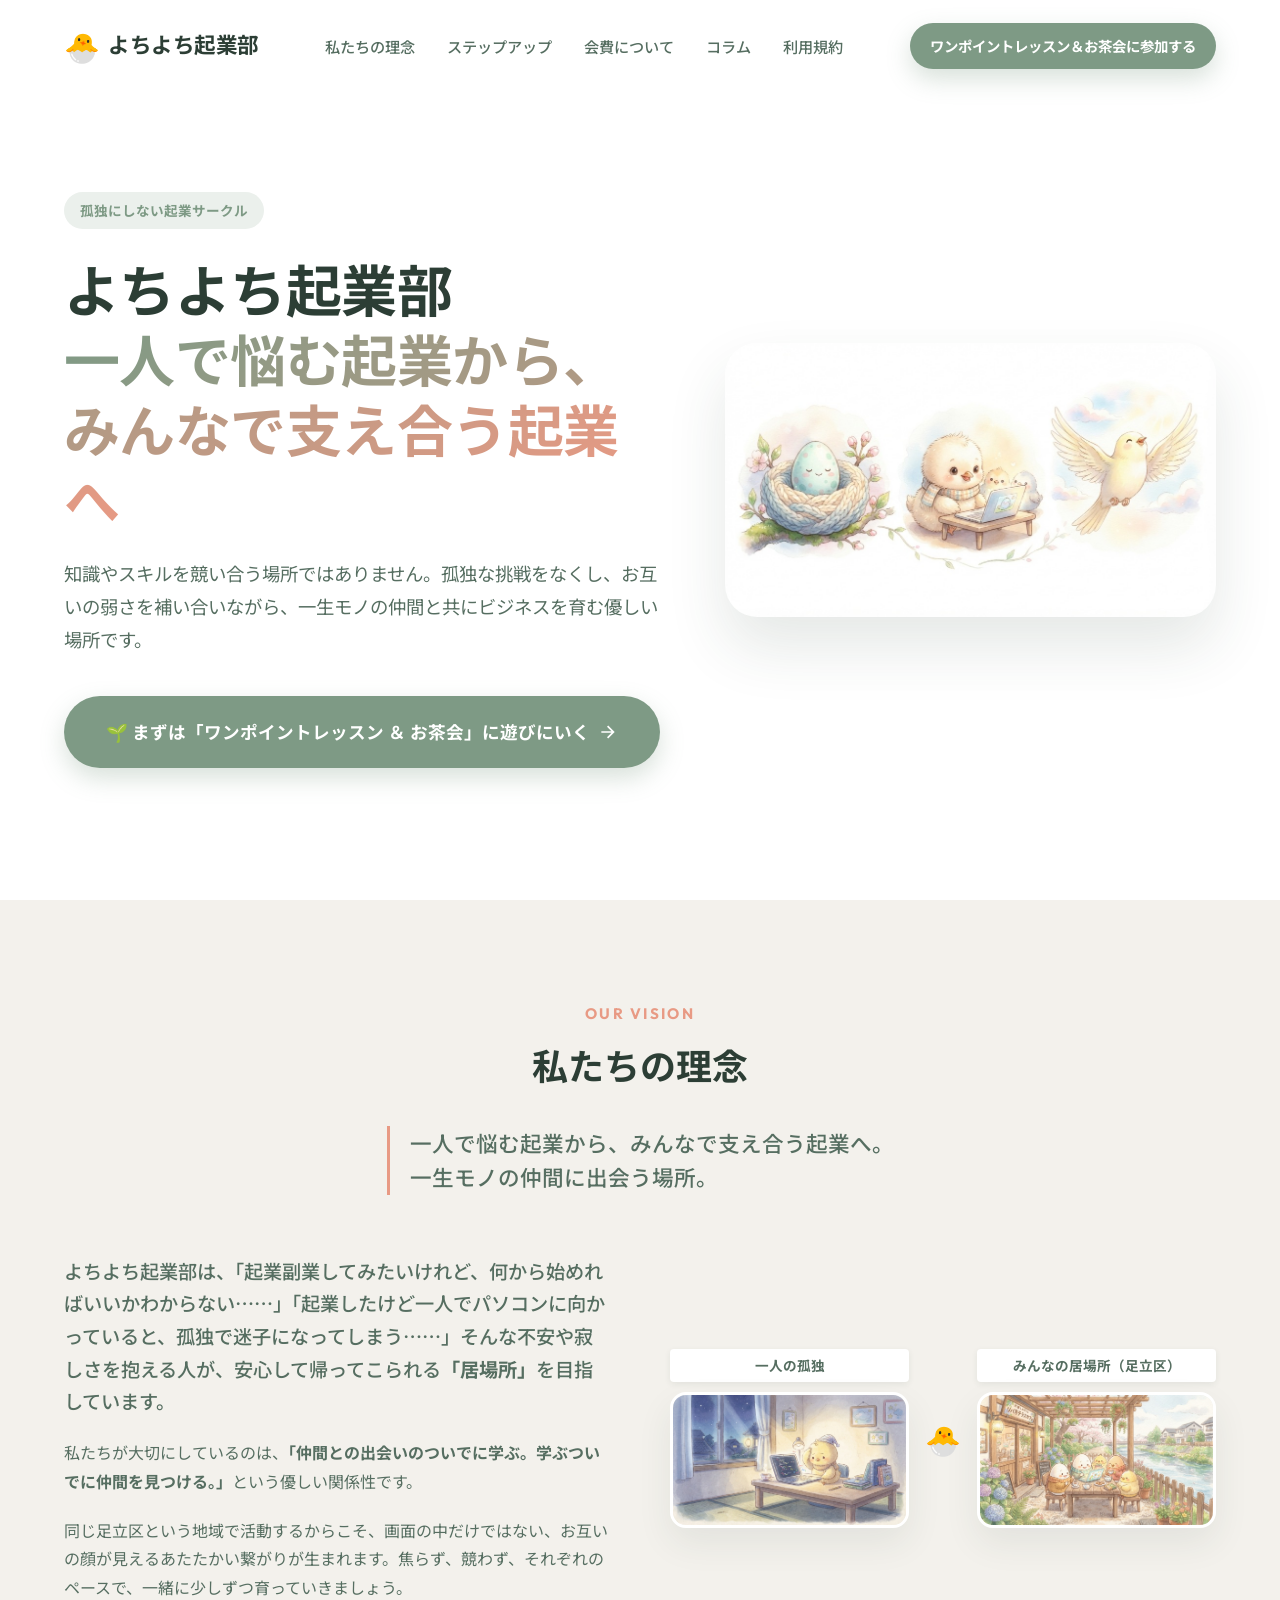
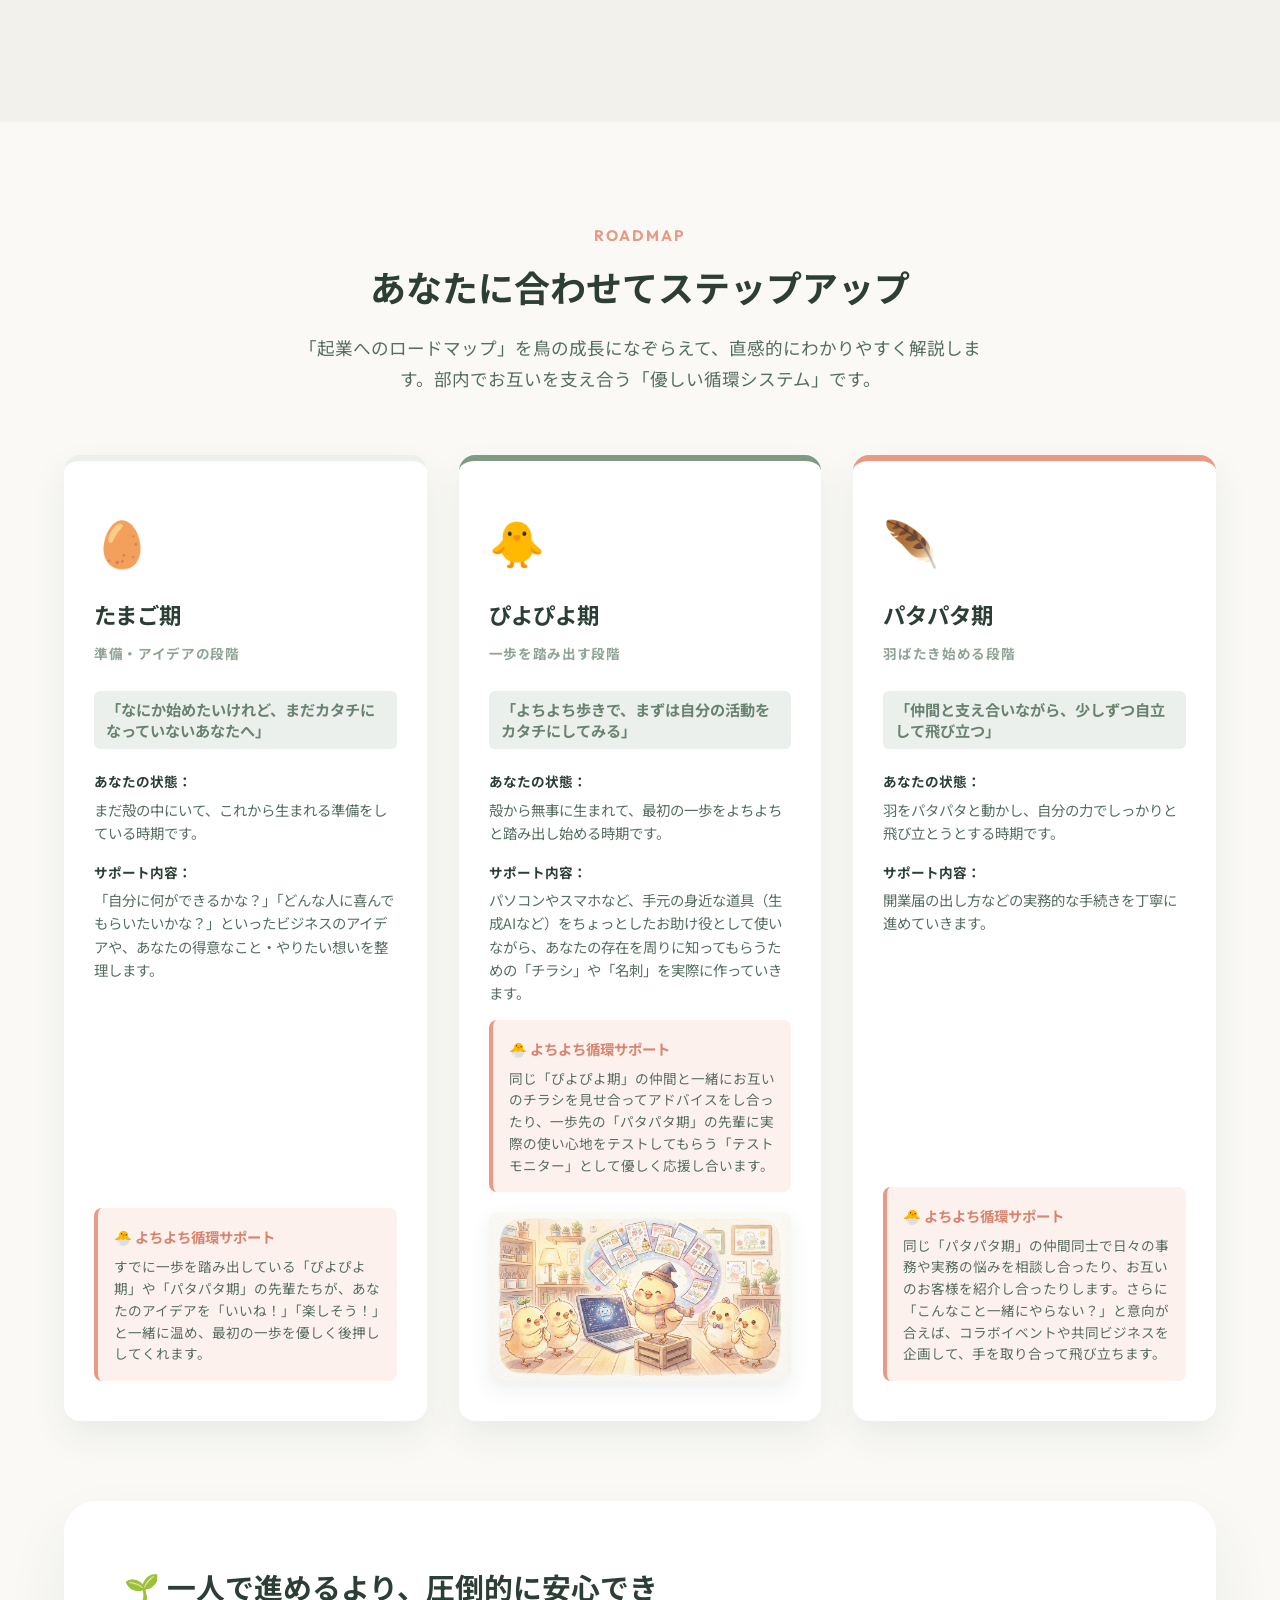
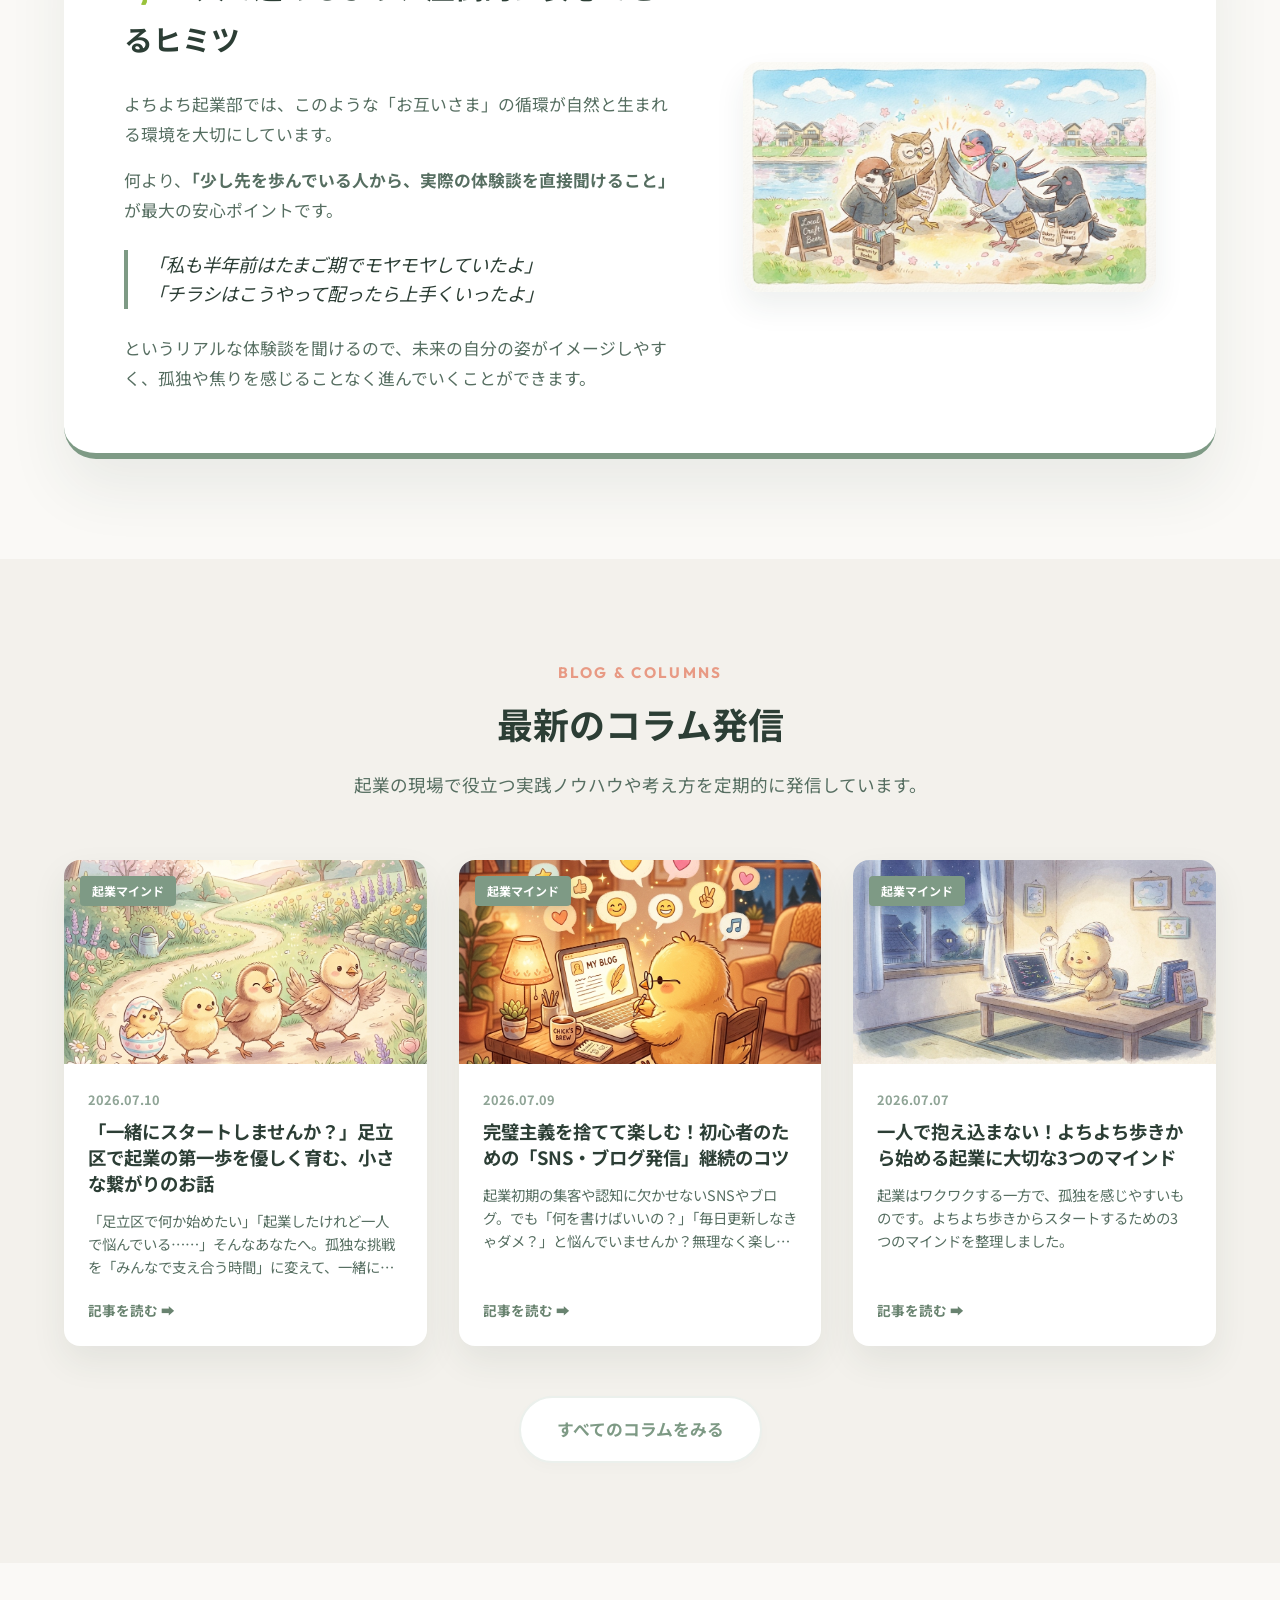
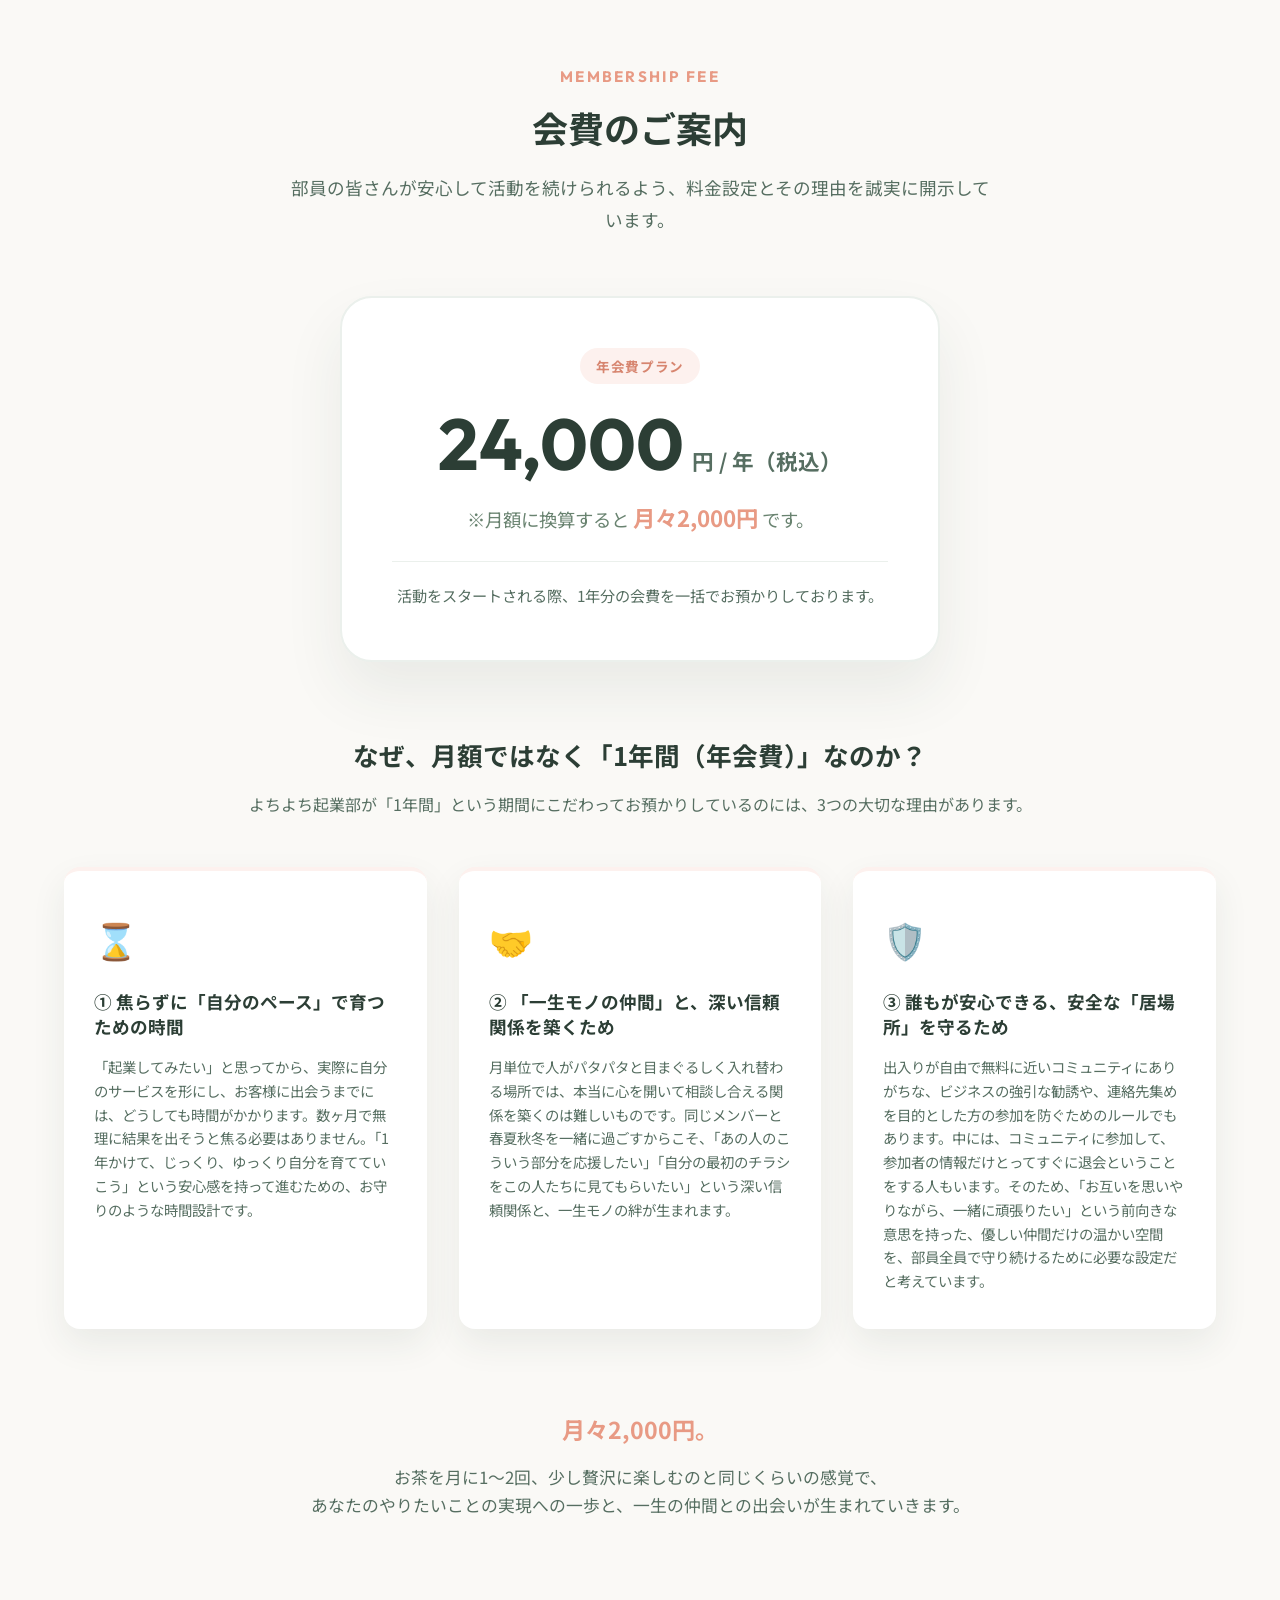
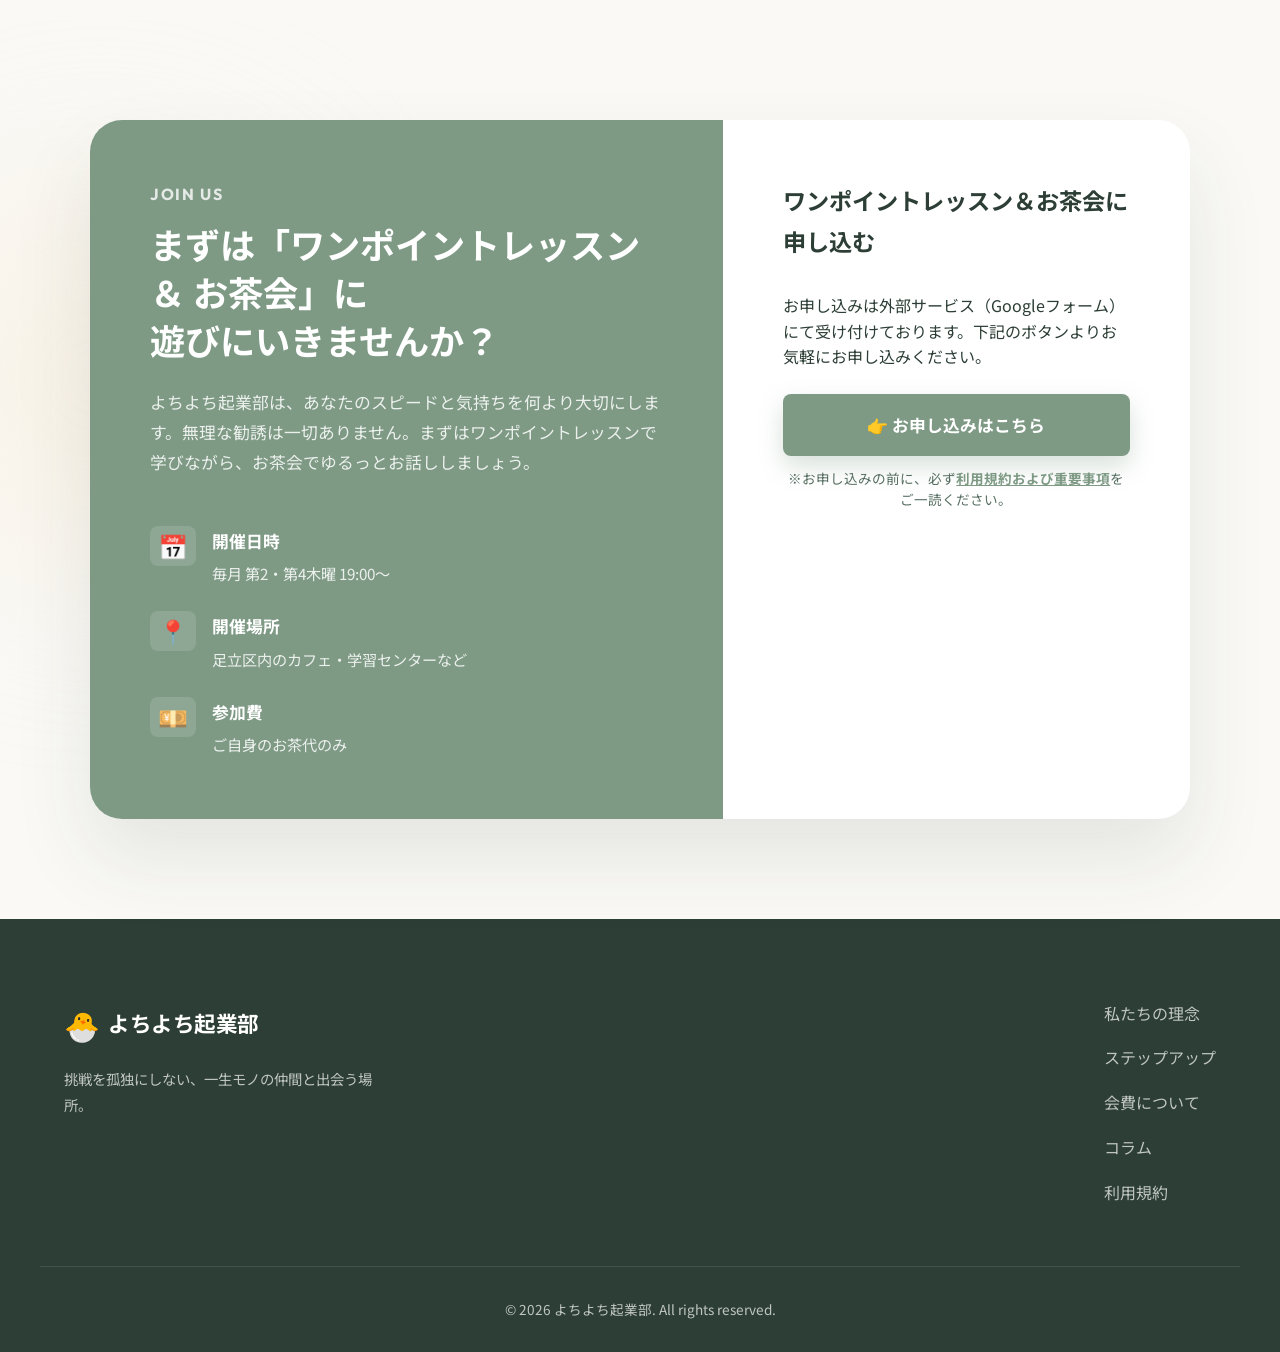
==== index.html @ 29dbe986 "Initial commit: よちよち起業部ホームページとコラム、利用規約ページの作成" ====
<!DOCTYPE html>
<html lang="ja">
<head>
    <meta charset="UTF-8">
    <meta name="viewport" content="width=device-width, initial-scale=1.0">
    <meta name="description" content="一人で悩む起業から、みんなで支え合う起業へ。よちよち起業部は、挑戦を孤独にせず、一生モノの仲間と共創する温かい起業サークル・オンライン塾です。">
    
    <!-- Open Graph Protocol -->
    <meta property="og:title" content="よちよち起業部 | 一生モノ of the image">
    <meta property="og:description" content="一人で悩む起業から、みんなで支え合う起業へ。孤独をなくし、お互いに助け合える優しい起業コミュニティ。">
    <meta property="og:image" content="images/step_growth.jpg">
    <meta property="og:type" content="website">
    <meta property="og:url" content="https://yochiyochi-kigyo.com">
    
    <title>よちよち起業部 | 一生モノの仲間に出会う場所</title>
    
    <!-- Google Fonts -->
    <link rel="preconnect" href="https://fonts.googleapis.com">
    <link rel="preconnect" href="https://fonts.gstatic.com" crossorigin>
    <link href="https://fonts.googleapis.com/css2?family=Noto+Sans+JP:wght@300;400;500;700&family=Outfit:wght@300;400;600;700&display=swap" rel="stylesheet">
    
    <!-- CSS Stylesheet -->
    <link rel="stylesheet" href="style.css">
</head>
<body>
    <!-- Blurry Ambient Background Gradients -->
    <div class="ambient-glow glow-1"></div>
    <div class="ambient-glow glow-2"></div>
    <div class="ambient-glow glow-3"></div>

    <!-- Navigation Header -->
    <header class="main-header" id="main-header">
        <div class="container header-container">
            <a href="#" class="logo" id="logo-link">
                <span class="logo-icon">🐣</span>
                <span class="logo-text">よちよち起業部</span>
            </a>
            <nav class="nav-menu" id="nav-menu">
                <ul>
                    <li><a href="#philosophy" id="nav-philosophy">私たちの理念</a></li>
                    <li><a href="#stepup" id="nav-stepup">ステップアップ</a></li>
                    <li><a href="#membership" id="nav-membership">会費について</a></li>
                    <li><a href="column.html" id="nav-column">コラム</a></li>
                    <li><a href="terms.html" id="nav-terms">利用規約</a></li>
                </ul>
            </nav>
            <div class="header-cta">
                <a href="#contact" class="btn btn-primary btn-sm" id="header-cta-btn">ワンポイントレッスン＆お茶会に参加する</a>
            </div>
            <button class="mobile-nav-toggle" id="mobile-nav-toggle" aria-label="メニューを開閉する">
                <span class="bar"></span>
                <span class="bar"></span>
                <span class="bar"></span>
            </button>
        </div>
    </header>

    <main>
        <!-- Hero Section -->
        <section class="hero-section" id="hero">
            <div class="container hero-container">
                <div class="hero-content fade-in-on-scroll">
                    <span class="badge" id="hero-badge">孤独にしない起業サークル</span>
                    <h1 class="hero-title" id="hero-main-title">
                        よちよち起業部<br>
                        <span class="highlight-gradient">一人で悩む起業から、<br>みんなで支え合う起業へ</span>
                    </h1>
                    <p class="hero-description" id="hero-sub-text">
                        知識やスキルを競い合う場所ではありません。孤独な挑戦をなくし、お互いの弱さを補い合いながら、一生モノの仲間と共にビジネスを育む優しい場所です。
                    </p>
                    <div class="hero-actions">
                        <a href="#contact" class="btn btn-primary btn-lg" id="hero-primary-cta">
                            <span>🌱 まずは「ワンポイントレッスン ＆ お茶会」に遊びにいく</span>
                            <svg class="btn-arrow" viewBox="0 0 24 24" width="20" height="20">
                                <path fill="currentColor" d="M16.172 11l-5.364-5.364 1.414-1.414L20 12l-7.778 7.778-1.414-1.414L16.172 13H4v-2z"/>
                            </svg>
                        </a>
                    </div>
                </div>
                <div class="hero-image-wrapper fade-in-on-scroll delay-1">
                    <div class="hero-image-backdrop"></div>
                    <img src="images/step_growth.jpg" alt="よちよち歩きから飛び立つまでの成長イメージ" class="hero-image" id="hero-main-img">
                </div>
            </div>
        </section>

        <!-- Philosophy Section -->
        <section class="philosophy-section" id="philosophy">
            <div class="container">
                <div class="section-header text-center fade-in-on-scroll">
                    <span class="section-subtitle">Our Vision</span>
                    <h2 class="section-title">私たちの理念</h2>
                    <blockquote class="philosophy-slogan">
                        一人で悩む起業から、みんなで支え合う起業へ。<br>一生モノの仲間に出会う場所。
                    </blockquote>
                </div>
                
                <div class="philosophy-grid">
                    <div class="philosophy-text fade-in-on-scroll">
                        <p class="lead-paragraph">
                            よちよち起業部は、「起業副業してみたいけれど、何から始めればいいかわからない……」「起業したけど一人でパソコンに向かっていると、孤独で迷子になってしまう……」そんな不安や寂しさを抱える人が、安心して帰ってこられる<b>「居場所」</b>を目指しています。
                        </p>
                        <p>
                            私たちが大切にしているのは、<b>「仲間との出会いのついでに学ぶ。学ぶついでに仲間を見つける。」</b>という優しい関係性です。
                        </p>
                        <p>
                            同じ足立区という地域で活動するからこそ、画面の中だけではない、お互いの顔が見えるあたたかい繋がりが生まれます。焦らず、競わず、それぞれのペースで、一緒に少しずつ育っていきましょう。
                        </p>
                    </div>
                    <div class="philosophy-visual fade-in-on-scroll delay-1">
                        <div class="comparison-container">
                            <div class="comparison-item item-lonely">
                                <span class="comparison-label">一人の孤独</span>
                                <div class="image-frame">
                                    <img src="images/lonely_struggle.jpg" alt="一人で孤独に悩む様子" class="comparison-img">
                                </div>
                            </div>
                            <div class="comparison-divider">
                                <span class="divider-icon">🐣</span>
                            </div>
                            <div class="comparison-item item-cozy">
                                <span class="comparison-label">みんなの居場所（足立区）</span>
                                <div class="image-frame">
                                    <img src="images/cozy_meeting.jpg" alt="仲間と繋がるあたたかい居場所" class="comparison-img">
                                </div>
                            </div>
                        </div>
                    </div>
                </div>
            </div>
        </section>

        <!-- Step-Up Section -->
        <section class="stepup-section" id="stepup">
            <div class="container">
                <div class="section-header text-center fade-in-on-scroll">
                    <span class="section-subtitle">Roadmap</span>
                    <h2 class="section-title">あなたに合わせてステップアップ</h2>
                    <p class="section-description">「起業へのロードマップ」を鳥の成長になぞらえて、直感的にわかりやすく解説します。部内でお互いを支え合う「優しい循環システム」です。</p>
                </div>
                
                <div class="stepup-grid">
                    <!-- Card 1: たまご期 -->
                    <div class="stepup-card fade-in-on-scroll">
                        <div class="card-header">
                            <span class="card-icon">🥚</span>
                            <h3 class="card-title">たまご期</h3>
                            <span class="card-subtitle">準備・アイデアの段階</span>
                        </div>
                        <p class="card-lead">「なにか始めたいけれど、まだカタチになっていないあなたへ」</p>
                        <div class="card-body">
                            <div class="detail-block">
                                <span class="detail-label">あなたの状態：</span>
                                <p>まだ殻の中にいて、これから生まれる準備をしている時期です。</p>
                            </div>
                            <div class="detail-block">
                                <span class="detail-label">サポート内容：</span>
                                <p>「自分に何ができるかな？」「どんな人に喜んでもらいたいかな？」といったビジネスのアイデアや、あなたの得意なこと・やりたい想いを整理します。</p>
                            </div>
                            <div class="loop-support-block">
                                <span class="loop-label">🐣 よちよち循環サポート</span>
                                <p>すでに一歩を踏み出している「ぴよぴよ期」や「パタパタ期」の先輩たちが、あなたのアイデアを「いいね！」「楽しそう！」と一緒に温め、最初の一歩を優しく後押ししてくれます。</p>
                            </div>
                        </div>
                    </div>
                    
                    <!-- Card 2: ぴよぴよ期 -->
                    <div class="stepup-card fade-in-on-scroll delay-1">
                        <div class="card-header">
                            <span class="card-icon">🐥</span>
                            <h3 class="card-title">ぴよぴよ期</h3>
                            <span class="card-subtitle">一歩を踏み出す段階</span>
                        </div>
                        <p class="card-lead">「よちよち歩きで、まずは自分の活動をカタチにしてみる」</p>
                        <div class="card-body">
                            <div class="detail-block">
                                <span class="detail-label">あなたの状態：</span>
                                <p>殻から無事に生まれて、最初の一歩をよちよちと踏み出し始める時期です。</p>
                            </div>
                            <div class="detail-block">
                                <span class="detail-label">サポート内容：</span>
                                <p>パソコンやスマホなど、手元の身近な道具（生成AIなど）をちょっとしたお助け役として使いながら、あなたの存在を周りに知ってもらうための「チラシ」や「名刺」を実際に作っていきます。</p>
                            </div>
                            <div class="loop-support-block">
                                <span class="loop-label">🐣 よちよち循環サポート</span>
                                <p>同じ「ぴよぴよ期」の仲間と一緒にお互いのチラシを見せ合ってアドバイスをし合ったり、一歩先の「パタパタ期」の先輩に実際の使い心地をテストしてもらう「テストモニター」として優しく応援し合います。</p>
                            </div>
                            <img src="images/idea_magic.jpg" alt="仲間とお互いにアドバイスし合う様子" class="stepup-card-img">
                        </div>
                    </div>
                    
                    <!-- Card 3: パタパタ期 -->
                    <div class="stepup-card fade-in-on-scroll delay-2">
                        <div class="card-header">
                            <span class="card-icon">🪶</span>
                            <h3 class="card-title">パタパタ期</h3>
                            <span class="card-subtitle">羽ばたき始める段階</span>
                        </div>
                        <p class="card-lead">「仲間と支え合いながら、少しずつ自立して飛び立つ」</p>
                        <div class="card-body">
                            <div class="detail-block">
                                <span class="detail-label">あなたの状態：</span>
                                <p>羽をパタパタと動かし、自分の力でしっかりと飛び立とうとする時期です。</p>
                            </div>
                            <div class="detail-block">
                                <span class="detail-label">サポート内容：</span>
                                <p>開業届の出し方などの実務的な手続きを丁寧に進めていきます。</p>
                            </div>
                            <div class="loop-support-block">
                                <span class="loop-label">🐣 よちよち循環サポート</span>
                                <p>同じ「パタパタ期」の仲間同士で日々の事務や実務の悩みを相談し合ったり、お互いのお客様を紹介し合ったりします。さらに「こんなこと一緒にやらない？」と意向が合えば、コラボイベントや共同ビジネスを企画して、手を取り合って飛び立ちます。</p>
                            </div>
                        </div>
                    </div>
                </div>
                
                <!-- Secret Block: 安心のヒミツ -->
                <div class="secret-container fade-in-on-scroll">
                    <div class="secret-content">
                        <h3 class="secret-title">🌱 一人で進めるより、圧倒的に安心できるヒミツ</h3>
                        <p>
                            よちよち起業部では、このような「お互いさま」の循環が自然と生まれる環境を大切にしています。
                        </p>
                        <p>
                            何より、<b>「少し先を歩んでいる人から、実際の体験談を直接聞けること」</b>が最大の安心ポイントです。
                        </p>
                        <blockquote>
                            「私も半年前はたまご期でモヤモヤしていたよ」<br>
                            「チラシはこうやって配ったら上手くいったよ」
                        </blockquote>
                        <p class="secret-desc-tail">
                            というリアルな体験談を聞けるので、未来の自分の姿がイメージしやすく、孤独や焦りを感じることなく進んでいくことができます。
                        </p>
                    </div>
                    <div class="secret-visual">
                        <img src="images/bird_community.jpg" alt="仲間と共に支え合って進むコミュニティ" class="secret-img">
                    </div>
                </div>
            </div>
        </section>

        <!-- Latest Columns Section -->
        <section class="latest-columns-section" id="latest-columns">
            <div class="container">
                <div class="section-header text-center fade-in-on-scroll">
                    <span class="section-subtitle">Blog & Columns</span>
                    <h2 class="section-title">最新のコラム発信</h2>
                    <p class="section-description">起業の現場で役立つ実践ノウハウや考え方を定期的に発信しています。</p>
                </div>
                
                <div class="latest-columns-grid">
                    <!-- Card 5 -->
                    <article class="latest-column-card fade-in-on-scroll" onclick="location.href='column.html?id=5'">
                        <div class="latest-column-card-img-wrapper">
                            <img src="images/start_together.png" alt="一緒に進むヒヨコたち" class="latest-column-img">
                            <span class="latest-column-tag tag-mind">起業マインド</span>
                        </div>
                        <div class="latest-column-content">
                            <span class="latest-column-date">2026.07.10</span>
                            <h3 class="latest-column-title">「一緒にスタートしませんか？」足立区で起業の第一歩を優しく育む、小さな繋がりのお話</h3>
                            <p class="latest-column-excerpt">「足立区で何か始めたい」「起業したけれど一人で悩んでいる……」そんなあなたへ。孤独な挑戦を「みんなで支え合う時間」に変えて、一緒に最初の一歩をよちよちと踏み出してみませんか？</p>
                            <span class="latest-column-link">記事を読む ➡️</span>
                        </div>
                    </article>

                    <!-- Card 4 -->
                    <article class="latest-column-card fade-in-on-scroll delay-1" onclick="location.href='column.html?id=4'">
                        <div class="latest-column-card-img-wrapper">
                            <img src="images/sns_writing.png" alt="ブログを書くヒヨコ" class="latest-column-img">
                            <span class="latest-column-tag tag-mind">起業マインド</span>
                        </div>
                        <div class="latest-column-content">
                            <span class="latest-column-date">2026.07.09</span>
                            <h3 class="latest-column-title">完璧主義を捨てて楽しむ！初心者のための「SNS・ブログ発信」継続のコツ</h3>
                            <p class="latest-column-excerpt">起業初期の集客や認知に欠かせないSNSやブログ。でも「何を書けばいいの？」「毎日更新しなきゃダメ？」と悩んでいませんか？無理なく楽しく発信を続けるコツを紹介します。</p>
                            <span class="latest-column-link">記事を読む ➡️</span>
                        </div>
                    </article>

                    <!-- Card 1 -->
                    <article class="latest-column-card fade-in-on-scroll delay-2" onclick="location.href='column.html?id=1'">
                        <div class="latest-column-card-img-wrapper">
                            <img src="images/lonely_struggle.jpg" alt="一人で悩むヒヨコ" class="latest-column-img">
                            <span class="latest-column-tag tag-mind">起業マインド</span>
                        </div>
                        <div class="latest-column-content">
                            <span class="latest-column-date">2026.07.07</span>
                            <h3 class="latest-column-title">一人で抱え込まない！よちよち歩きから始める起業に大切な3つのマインド</h3>
                            <p class="latest-column-excerpt">起業はワクワクする一方で、孤独を感じやすいものです。よちよち歩きからスタートするための3つのマインドを整理しました。</p>
                            <span class="latest-column-link">記事を読む ➡️</span>
                        </div>
                    </article>
                </div>
                
                <div class="latest-columns-more text-center fade-in-on-scroll">
                    <a href="column.html" class="btn btn-secondary">すべてのコラムをみる</a>
                </div>
            </div>
        </section>

        <!-- Membership / Pricing Section -->
        <section class="membership-section" id="membership">
            <div class="container">
                <div class="section-header text-center fade-in-on-scroll">
                    <span class="section-subtitle">Membership Fee</span>
                    <h2 class="section-title">会費のご案内</h2>
                    <p class="section-description">部員の皆さんが安心して活動を続けられるよう、料金設定とその理由を誠実に開示しています。</p>
                </div>
                
                <!-- Pricing Card -->
                <div class="membership-card-wrapper fade-in-on-scroll">
                    <div class="membership-card">
                        <span class="membership-card-badge">年会費プラン</span>
                        <div class="price-box">
                            <span class="price-number">24,000</span>
                            <span class="price-unit">円 / 年（税込）</span>
                        </div>
                        <p class="price-monthly-note">※月額に換算すると <strong>月々2,000円</strong> です。</p>
                        <div class="price-details">
                            <p>活動をスタートされる際、1年分の会費を一括でお預かりしております。</p>
                        </div>
                    </div>
                </div>

                <!-- Reasons for Annual Fee -->
                <div class="membership-reasons-header text-center fade-in-on-scroll">
                    <h3 class="reasons-title">なぜ、月額ではなく「1年間（年会費）」なのか？</h3>
                    <p class="reasons-desc">よちよち起業部が「1年間」という期間にこだわってお預かりしているのには、3つの大切な理由があります。</p>
                </div>

                <div class="membership-reasons-grid">
                    <!-- Reason 1 -->
                    <div class="reason-card fade-in-on-scroll">
                        <div class="reason-icon">⌛</div>
                        <h4 class="reason-card-title">① 焦らずに「自分のペース」で育つための時間</h4>
                        <p class="reason-card-text">
                            「起業してみたい」と思ってから、実際に自分のサービスを形にし、お客様に出会うまでには、どうしても時間がかかります。数ヶ月で無理に結果を出そうと焦る必要はありません。「1年かけて、じっくり、ゆっくり自分を育てていこう」という安心感を持って進むための、お守りのような時間設計です。
                        </p>
                    </div>

                    <!-- Reason 2 -->
                    <div class="reason-card fade-in-on-scroll delay-1">
                        <div class="reason-icon">🤝</div>
                        <h4 class="reason-card-title">② 「一生モノの仲間」と、深い信頼関係を築くため</h4>
                        <p class="reason-card-text">
                            月単位で人がパタパタと目まぐるしく入れ替わる場所では、本当に心を開いて相談し合える関係を築くのは難しいものです。同じメンバーと春夏秋冬を一緒に過ごすからこそ、「あの人のこういう部分を応援したい」「自分の最初のチラシをこの人たちに見てもらいたい」という深い信頼関係と、一生モノの絆が生まれます。
                        </p>
                    </div>

                    <!-- Reason 3 -->
                    <div class="reason-card fade-in-on-scroll delay-2">
                        <div class="reason-icon">🛡️</div>
                        <h4 class="reason-card-title">③ 誰もが安心できる、安全な「居場所」を守るため</h4>
                        <p class="reason-card-text">
                            出入りが自由で無料に近いコミュニティにありがちな、ビジネスの強引な勧誘や、連絡先集めを目的とした方の参加を防ぐためのルールでもあります。中には、コミュニティに参加して、参加者の情報だけとってすぐに退会ということをする人もいます。そのため、「お互いを思いやりながら、一緒に頑張りたい」という前向きな意思を持った、優しい仲間だけの温かい空間を、部員全員で守り続けるために必要な設定だと考えています。
                        </p>
                    </div>
                </div>

                <!-- Footer note -->
                <div class="membership-footer-note text-center fade-in-on-scroll">
                    <p class="note-highlight">月々2,000円。</p>
                    <p class="note-text">
                        お茶を月に1〜2回、少し贅沢に楽しむのと同じくらいの感覚で、<br>
                        あなたのやりたいことの実現への一歩と、一生の仲間との出会いが生まれていきます。
                    </p>
                </div>
            </div>
        </section>

        <!-- CTA & Contact Form Section -->
        <section class="contact-section" id="contact">
            <div class="container">
                <div class="contact-card-wrapper fade-in-on-scroll">
                    <div class="contact-info">
                        <span class="subtitle">Join Us</span>
                        <h2 class="contact-title">まずは「ワンポイントレッスン ＆ お茶会」に<br>遊びにいきませんか？</h2>
                        <p class="contact-desc">
                            よちよち起業部は、あなたのスピードと気持ちを何より大切にします。無理な勧誘は一切ありません。まずはワンポイントレッスンで学びながら、お茶会でゆるっとお話ししましょう。
                        </p>
                        <div class="contact-meta">
                            <div class="meta-item">
                                <span class="meta-icon">📅</span>
                                <div>
                                    <strong>開催日時</strong>
                                    <p>毎月 第2・第4木曜 19:00〜</p>
                                </div>
                            </div>
                            <div class="meta-item">
                                <span class="meta-icon">📍</span>
                                <div>
                                    <strong>開催場所</strong>
                                    <p>足立区内のカフェ・学習センターなど</p>
                                </div>
                            </div>
                            <div class="meta-item">
                                <span class="meta-icon">💴</span>
                                <div>
                                    <strong>参加費</strong>
                                    <p>ご自身のお茶代のみ</p>
                                </div>
                            </div>
                        </div>
                    </div>
                    
                    <div class="contact-form-container">
                        <h3 class="form-title">ワンポイントレッスン＆お茶会に申し込む</h3>
                        <p style="margin-bottom: 24px; color: var(--text-muted); line-height: 1.6;">
                            お申し込みは外部サービス（Googleフォーム）にて受け付けております。下記のボタンよりお気軽にお申し込みください。
                        </p>
                        <a href="https://docs.google.com/forms/d/e/1FAIpQLSc3js88L76QkptIK8jZfHH8GuGqnYndA6zL57HHYK1vQt4Bvg/viewform" target="_blank" rel="noopener noreferrer" class="btn btn-primary btn-block text-center" style="display: block; text-decoration: none; padding: 16px 20px; font-weight: bold; border-radius: 8px;">
                            <span>👉 お申し込みはこちら</span>
                        </a>
                        <p style="margin-top: 12px; font-size: 0.85rem; color: var(--color-text-secondary); text-align: center; line-height: 1.5;">
                            ※お申し込みの前に、必ず<a href="terms.html" style="text-decoration: underline; color: var(--color-primary); font-weight: bold;">利用規約および重要事項</a>をご一読ください。
                        </p>
                    </div>
                </div>
            </div>
        </section>
    </main>

    <!-- Footer -->
    <footer class="main-footer">
        <div class="container footer-container">
            <div class="footer-brand">
                <a href="#" class="logo">
                    <span class="logo-icon">🐣</span>
                    <span class="logo-text">よちよち起業部</span>
                </a>
                <p class="footer-slogan">挑戦を孤独にしない、一生モノの仲間と出会う場所。</p>
            </div>
            <div class="footer-links">
                <ul>
                    <li><a href="#philosophy">私たちの理念</a></li>
                    <li><a href="#stepup">ステップアップ</a></li>
                    <li><a href="#membership">会費について</a></li>
                    <li><a href="column.html">コラム</a></li>
                    <li><a href="terms.html">利用規約</a></li>
                </ul>
            </div>
        </div>
        <div class="footer-bottom">
            <div class="container footer-bottom-container">
                <p class="copyright">&copy; 2026 よちよち起業部. All rights reserved.</p>
            </div>
        </div>
    </footer>

    <!-- JavaScript File -->
    <script src="app.js"></script>
</body>
</html>
---- style.css ----
/* ==========================================================================
   よちよち起業部 - Design System & Stylesheet
   ========================================================================== */

/* --------------------------------------------------------------------------
   1. Root Variables & Theme Definition
   -------------------------------------------------------------------------- */
:root {
    /* Color Palette */
    --color-bg-primary: #FAF9F6;      /* Off-white / Ivory */
    --color-bg-secondary: #F3F1EC;    /* Slightly darker warm tint */
    --color-bg-glass: rgba(250, 249, 246, 0.75); /* Translucent glass */
    
    --color-text-primary: #2C3E35;    /* Very dark green-grey for high readability */
    --color-text-secondary: #566E61;  /* Soft forest grey */
    --color-text-light: #8FA496;      /* Muted sage */
    
    --color-primary: #7E9A85;         /* Calm Sage Green */
    --color-primary-hover: #698370;   /* Deeper Sage */
    --color-primary-light: #EBF0EC;   /* Gentle Green Tint */
    
    --color-secondary: #E89A84;       /* Terracotta Peach */
    --color-secondary-hover: #D7856F;
    --color-secondary-light: #FDF1EE;
    
    --color-accent: #D4AF37;          /* Soft Honey Gold */
    --color-white: #FFFFFF;
    --color-shadow: rgba(44, 62, 53, 0.08);
    --color-shadow-hover: rgba(44, 62, 53, 0.15);
    
    /* Gradients */
    --gradient-hero: linear-gradient(135deg, #7E9A85 0%, #B8C6AF 100%);
    --gradient-peach: linear-gradient(135deg, #E89A84 0%, #F5C6BA 100%);
    --gradient-accent: linear-gradient(135deg, #7E9A85 0%, #E89A84 100%);
    
    /* Typography */
    --font-primary: 'Noto Sans JP', sans-serif;
    --font-display: 'Outfit', 'Noto Sans JP', sans-serif;
    
    /* Layout & Animation values */
    --border-radius-sm: 8px;
    --border-radius-md: 16px;
    --border-radius-lg: 32px;
    --transition-smooth: all 0.4s cubic-bezier(0.16, 1, 0.3, 1);
}

/* --------------------------------------------------------------------------
   2. Reset & General Setup
   -------------------------------------------------------------------------- */
*, *::before, *::after {
    box-sizing: border-box;
    margin: 0;
    padding: 0;
}

html {
    scroll-behavior: smooth;
    font-size: 16px;
}

body {
    font-family: var(--font-primary);
    background-color: var(--color-bg-primary);
    color: var(--color-text-primary);
    line-height: 1.8;
    overflow-x: hidden;
    position: relative;
}

a {
    color: inherit;
    text-decoration: none;
    transition: var(--transition-smooth);
}

img {
    max-width: 100%;
    height: auto;
    display: block;
}

ul {
    list-style: none;
}

/* --------------------------------------------------------------------------
   3. Utility Classes & Layout Containers
   -------------------------------------------------------------------------- */
.container {
    width: 100%;
    max-width: 1200px;
    margin: 0 auto;
    padding: 0 24px;
}

.text-center { text-align: center; }
.highlight-gradient {
    background: var(--gradient-accent);
    -webkit-background-clip: text;
    -webkit-text-fill-color: transparent;
    font-weight: 700;
}

/* Ambient Moving/Glowing Orbs */
.ambient-glow {
    position: absolute;
    border-radius: 50%;
    filter: blur(100px);
    opacity: 0.4;
    z-index: -1;
    pointer-events: none;
    transition: var(--transition-smooth);
}
.glow-1 {
    width: 500px;
    height: 500px;
    background-color: var(--color-primary-light);
    top: -100px;
    left: -100px;
}
.glow-2 {
    width: 600px;
    height: 600px;
    background-color: var(--color-secondary-light);
    top: 30%;
    right: -200px;
}
.glow-3 {
    width: 400px;
    height: 400px;
    background-color: #F7EAD3;
    bottom: 10%;
    left: -100px;
}

/* Section Common Layout */
section {
    padding: 100px 0;
    position: relative;
}

.section-header {
    max-width: 700px;
    margin: 0 auto 60px;
}
.section-subtitle {
    font-family: var(--font-display);
    color: var(--color-secondary);
    font-size: 0.95rem;
    font-weight: 700;
    letter-spacing: 0.15em;
    text-transform: uppercase;
    display: block;
    margin-bottom: 12px;
}
.section-title {
    font-size: 2.25rem;
    font-weight: 700;
    line-height: 1.4;
    margin-bottom: 20px;
}
.section-description {
    color: var(--color-text-secondary);
    font-size: 1.1rem;
}

/* --------------------------------------------------------------------------
   4. Buttons & Interactive Elements
   -------------------------------------------------------------------------- */
.btn {
    display: inline-flex;
    align-items: center;
    justify-content: center;
    font-weight: 700;
    padding: 16px 36px;
    border-radius: 50px;
    transition: var(--transition-smooth);
    cursor: pointer;
    font-size: 1.05rem;
    border: none;
}

.btn-primary {
    background-color: var(--color-primary);
    color: var(--color-white);
    box-shadow: 0 10px 25px rgba(126, 154, 133, 0.3);
}
.btn-primary:hover {
    background-color: var(--color-primary-hover);
    transform: translateY(-3px);
    box-shadow: 0 15px 30px rgba(126, 154, 133, 0.4);
}

.btn-secondary {
    background-color: var(--color-white);
    color: var(--color-primary);
    border: 2px solid var(--color-primary-light);
    box-shadow: 0 5px 15px rgba(0, 0, 0, 0.02);
}
.btn-secondary:hover {
    background-color: var(--color-primary-light);
    transform: translateY(-3px);
}

.btn-sm {
    padding: 10px 20px;
    font-size: 0.9rem;
}
.btn-lg {
    padding: 20px 42px;
    font-size: 1.1rem;
}
.btn-block {
    width: 100%;
}

.btn-arrow {
    margin-left: 8px;
    transition: var(--transition-smooth);
}
.btn:hover .btn-arrow {
    transform: translateX(4px);
}

/* Badge style */
.badge {
    display: inline-block;
    padding: 6px 16px;
    background-color: var(--color-primary-light);
    color: var(--color-primary);
    border-radius: 50px;
    font-size: 0.85rem;
    font-weight: 700;
    margin-bottom: 24px;
}

/* --------------------------------------------------------------------------
   5. Header & Navigation (Glassmorphism)
   -------------------------------------------------------------------------- */
.main-header {
    position: fixed;
    top: 0;
    left: 0;
    width: 100%;
    z-index: 1000;
    padding: 20px 0;
    background-color: transparent;
    transition: var(--transition-smooth);
}

.main-header.scrolled {
    background-color: var(--color-bg-glass);
    backdrop-filter: blur(12px);
    -webkit-backdrop-filter: blur(12px);
    box-shadow: 0 10px 30px var(--color-shadow);
    padding: 12px 0;
}

.header-container {
    display: flex;
    align-items: center;
    justify-content: space-between;
}

.logo {
    display: flex;
    align-items: center;
    gap: 8px;
}
.logo-icon {
    font-size: 1.8rem;
}
.logo-text {
    font-family: var(--font-display);
    font-weight: 700;
    font-size: 1.35rem;
    letter-spacing: -0.02em;
}

.nav-menu ul {
    display: flex;
    gap: 32px;
}
.nav-menu a {
    font-size: 0.95rem;
    font-weight: 500;
    color: var(--color-text-secondary);
    position: relative;
    padding: 8px 0;
}
.nav-menu a::after {
    content: '';
    position: absolute;
    bottom: 0;
    left: 0;
    width: 0;
    height: 2px;
    background-color: var(--color-primary);
    transition: var(--transition-smooth);
}
.nav-menu a:hover {
    color: var(--color-primary);
}
.nav-menu a:hover::after {
    width: 100%;
}

/* Hamburger toggle menu */
.mobile-nav-toggle {
    display: none;
    background: transparent;
    border: none;
    cursor: pointer;
    flex-direction: column;
    gap: 6px;
}
.mobile-nav-toggle .bar {
    width: 25px;
    height: 2px;
    background-color: var(--color-text-primary);
    transition: var(--transition-smooth);
}

/* --------------------------------------------------------------------------
   6. Hero Section
   -------------------------------------------------------------------------- */
.hero-section {
    padding-top: 180px;
    padding-bottom: 120px;
    min-height: 100vh;
    display: flex;
    align-items: center;
    background-color: var(--color-white); /* White background to match step_growth.jpg */
}

.hero-container {
    display: grid;
    grid-template-columns: 1.1fr 0.9fr;
    align-items: center;
    gap: 60px;
}

.hero-title {
    font-size: 3.5rem;
    font-weight: 700;
    line-height: 1.25;
    letter-spacing: -0.01em;
    margin-bottom: 24px;
}

.hero-description {
    font-size: 1.15rem;
    color: var(--color-text-secondary);
    margin-bottom: 40px;
}

.hero-actions {
    display: flex;
    gap: 20px;
    flex-wrap: wrap;
}

/* Hero image visual effect */
.hero-image-wrapper {
    position: relative;
    border-radius: var(--border-radius-lg);
    box-shadow: 0 30px 60px rgba(44, 62, 53, 0.12);
    overflow: hidden;
}
.hero-image-backdrop {
    position: absolute;
    inset: 0;
    background: linear-gradient(to top, rgba(126, 154, 133, 0.15) 0%, transparent 70%);
    pointer-events: none;
}
.hero-image {
    width: 100%;
    transform: scale(1.02);
    transition: var(--transition-smooth);
}
.hero-image-wrapper:hover .hero-image {
    transform: scale(1.05);
}

/* --------------------------------------------------------------------------
   7. Philosophy Section
   -------------------------------------------------------------------------- */
.philosophy-section {
    background-color: var(--color-bg-secondary);
}

.philosophy-slogan {
    font-size: 1.35rem;
    font-weight: 500;
    color: var(--color-text-secondary);
    line-height: 1.6;
    margin-top: 16px;
    border-left: 3px solid var(--color-secondary);
    padding-left: 20px;
    display: inline-block;
    text-align: left;
}

.philosophy-grid {
    display: grid;
    grid-template-columns: 1fr 1fr;
    gap: 60px;
    align-items: center;
}

.lead-paragraph {
    font-size: 1.2rem;
    font-weight: 500;
    color: var(--color-text-primary);
    line-height: 1.7;
    margin-bottom: 24px;
}

.philosophy-text p {
    color: var(--color-text-secondary);
    margin-bottom: 20px;
}

.comparison-container {
    display: flex;
    align-items: center;
    gap: 16px;
    justify-content: center;
}

.comparison-item {
    flex: 1;
    text-align: center;
}

.comparison-label {
    font-size: 0.85rem;
    font-weight: 700;
    color: var(--color-text-secondary);
    margin-bottom: 10px;
    display: block;
    background-color: var(--color-white);
    padding: 4px 8px;
    border-radius: 4px;
    box-shadow: 0 2px 6px var(--color-shadow);
}

.image-frame {
    border-radius: var(--border-radius-md);
    overflow: hidden;
    box-shadow: 0 15px 35px var(--color-shadow);
    border: 3px solid var(--color-white);
    transition: var(--transition-smooth);
}
.image-frame:hover {
    transform: translateY(-5px);
    box-shadow: 0 20px 40px var(--color-shadow-hover);
}

.comparison-img {
    width: 100%;
    display: block;
}

.comparison-divider {
    font-size: 1.8rem;
    display: flex;
    align-items: center;
    justify-content: center;
    color: var(--color-secondary);
    animation: pulse 2s infinite ease-in-out;
}

@keyframes pulse {
    0%, 100% { transform: scale(1); }
    50% { transform: scale(1.15); }
}

/* --------------------------------------------------------------------------
   8. Step-Up Section (Roadmap)
   -------------------------------------------------------------------------- */
.stepup-section {
    background-color: var(--color-bg-primary);
}

.stepup-grid {
    display: grid;
    grid-template-columns: repeat(3, 1fr);
    gap: 32px;
}

.stepup-card {
    background-color: var(--color-white);
    padding: 40px 30px;
    border-radius: var(--border-radius-md);
    box-shadow: 0 15px 35px var(--color-shadow);
    transition: var(--transition-smooth);
    border-top: 6px solid var(--color-primary-light);
    display: flex;
    flex-direction: column;
}
.stepup-card:nth-child(2) {
    border-top-color: var(--color-primary);
}
.stepup-card:nth-child(3) {
    border-top-color: var(--color-secondary);
}

.stepup-card:hover {
    transform: translateY(-8px);
    box-shadow: 0 25px 50px var(--color-shadow-hover);
}

.card-header {
    margin-bottom: 24px;
}
.card-icon {
    font-size: 2.8rem;
    display: block;
    margin-bottom: 12px;
}
.card-title {
    font-size: 1.4rem;
    font-weight: 700;
    margin-bottom: 4px;
    color: var(--color-text-primary);
}
.card-subtitle {
    font-size: 0.85rem;
    color: var(--color-text-light);
    font-weight: 700;
    text-transform: uppercase;
    letter-spacing: 0.05em;
}

.card-lead {
    font-size: 0.95rem;
    font-weight: 700;
    color: var(--color-primary-hover);
    background-color: var(--color-primary-light);
    padding: 8px 12px;
    border-radius: 6px;
    margin-bottom: 20px;
    line-height: 1.4;
}

.card-body {
    display: flex;
    flex-direction: column;
    height: 100%;
}

.detail-block {
    margin-bottom: 16px;
}
.detail-label {
    font-size: 0.85rem;
    font-weight: 700;
    color: var(--color-text-primary);
    display: block;
    margin-bottom: 4px;
}
.detail-block p {
    font-size: 0.9rem;
    color: var(--color-text-secondary);
    line-height: 1.6;
}

.loop-support-block {
    background-color: var(--color-secondary-light);
    padding: 16px;
    border-radius: var(--border-radius-sm);
    border-left: 4px solid var(--color-secondary);
    margin-top: auto; /* Push to the bottom of the card */
}
.loop-label {
    font-size: 0.9rem;
    font-weight: 700;
    color: var(--color-secondary-hover);
    display: block;
    margin-bottom: 6px;
}
.loop-support-block p {
    font-size: 0.85rem;
    color: var(--color-text-secondary);
    line-height: 1.6;
}

.stepup-card-img {
    width: 100%;
    border-radius: var(--border-radius-sm);
    margin-top: 20px;
    box-shadow: 0 8px 20px var(--color-shadow);
}

/* Secret container inside step-up */
.secret-container {
    margin-top: 80px;
    background-color: var(--color-white);
    border-radius: var(--border-radius-lg);
    box-shadow: 0 30px 60px var(--color-shadow);
    padding: 60px;
    display: grid;
    grid-template-columns: 1.15fr 0.85fr;
    gap: 60px;
    align-items: center;
    border-bottom: 6px solid var(--color-primary);
}

.secret-title {
    font-size: 1.8rem;
    font-weight: 700;
    margin-bottom: 24px;
    color: var(--color-text-primary);
}

.secret-content p {
    color: var(--color-text-secondary);
    margin-bottom: 16px;
    font-size: 1.05rem;
}

.secret-content blockquote {
    border-left: 4px solid var(--color-primary);
    padding-left: 20px;
    margin: 24px 0;
    font-size: 1.15rem;
    font-style: italic;
    color: var(--color-text-primary);
    line-height: 1.6;
}

.secret-desc-tail {
    margin-bottom: 0 !important;
}

.secret-visual {
    position: relative;
}
.secret-img {
    width: 100%;
    border-radius: var(--border-radius-md);
    box-shadow: 0 15px 30px var(--color-shadow);
    transition: var(--transition-smooth);
}
.secret-img:hover {
    transform: scale(1.03);
}

/* --------------------------------------------------------------------------
   11. CTA & Contact Form Section
   -------------------------------------------------------------------------- */
.contact-card-wrapper {
    display: grid;
    grid-template-columns: 1.15fr 0.85fr;
    background-color: var(--color-white);
    border-radius: var(--border-radius-lg);
    box-shadow: 0 40px 80px rgba(44, 62, 53, 0.1);
    overflow: hidden;
    max-width: 1100px;
    margin: 0 auto;
}

.contact-info {
    background-color: var(--color-primary);
    color: var(--color-white);
    padding: 60px;
    display: flex;
    flex-direction: column;
    justify-content: center;
}
.contact-info .subtitle {
    font-family: var(--font-display);
    font-weight: 700;
    letter-spacing: 0.1em;
    opacity: 0.8;
    margin-bottom: 12px;
    text-transform: uppercase;
}
.contact-title {
    font-size: 2.2rem;
    font-weight: 700;
    line-height: 1.35;
    margin-bottom: 24px;
}
.contact-desc {
    opacity: 0.85;
    font-size: 1.05rem;
    margin-bottom: 48px;
}

.contact-meta {
    display: flex;
    flex-direction: column;
    gap: 24px;
}
.meta-item {
    display: flex;
    gap: 16px;
    align-items: flex-start;
}
.meta-icon {
    font-size: 1.5rem;
    padding: 8px;
    background-color: rgba(255, 255, 255, 0.12);
    border-radius: 8px;
    line-height: 1;
}
.meta-item strong {
    font-size: 1.05rem;
    display: block;
    margin-bottom: 4px;
}
.meta-item p {
    font-size: 0.95rem;
    opacity: 0.85;
}

.contact-form-container {
    padding: 60px;
}
.form-title {
    font-size: 1.45rem;
    font-weight: 700;
    margin-bottom: 30px;
}

.inquiry-form .form-group {
    margin-bottom: 20px;
}
.inquiry-form label {
    display: block;
    font-size: 0.9rem;
    font-weight: 700;
    margin-bottom: 8px;
}
.inquiry-form .required {
    color: var(--color-secondary);
}
.inquiry-form input,
.inquiry-form select,
.inquiry-form textarea {
    width: 100%;
    padding: 12px 16px;
    border-radius: var(--border-radius-sm);
    border: 1px solid var(--color-primary-light);
    font-family: var(--font-primary);
    background-color: var(--color-bg-primary);
    color: var(--color-text-primary);
    transition: var(--transition-smooth);
    font-size: 0.95rem;
}
.inquiry-form input:focus,
.inquiry-form select:focus,
.inquiry-form textarea:focus {
    outline: none;
    border-color: var(--color-primary);
    background-color: var(--color-white);
    box-shadow: 0 0 0 4px rgba(126, 154, 133, 0.12);
}

.form-success-message {
    text-align: center;
    padding: 40px 0;
}
.success-icon {
    font-size: 4rem;
    margin-bottom: 20px;
    animation: floating 3s ease-in-out infinite;
}
.form-success-message h4 {
    font-size: 1.35rem;
    font-weight: 700;
    margin-bottom: 12px;
}
.form-success-message p {
    color: var(--color-text-secondary);
    font-size: 0.95rem;
}

/* --------------------------------------------------------------------------
   12. Footer Section
   -------------------------------------------------------------------------- */
.main-footer {
    background-color: var(--color-text-primary);
    color: rgba(255, 255, 255, 0.7);
    padding: 80px 0 0;
}

.footer-container {
    display: flex;
    justify-content: space-between;
    align-items: flex-start;
    padding-bottom: 60px;
    border-bottom: 1px solid rgba(255, 255, 255, 0.1);
    flex-wrap: wrap;
    gap: 40px;
}

.footer-brand .logo {
    color: var(--color-white);
    margin-bottom: 16px;
}
.footer-slogan {
    font-size: 0.9rem;
    max-width: 320px;
}

.footer-links ul {
    display: flex;
    flex-direction: column;
    gap: 16px;
}
.footer-links a:hover {
    color: var(--color-secondary);
}

.footer-bottom {
    padding: 30px 0;
    font-size: 0.85rem;
}
.footer-bottom-container {
    display: flex;
    justify-content: center;
}

/* --------------------------------------------------------------------------
   13. Scroll Fade-in & Interaction Animations
   -------------------------------------------------------------------------- */
.fade-in-on-scroll {
    opacity: 0;
    transform: translateY(30px);
    transition: opacity 0.8s ease, transform 0.8s cubic-bezier(0.16, 1, 0.3, 1);
}

.fade-in-on-scroll.visible {
    opacity: 1;
    transform: translateY(0);
}

.delay-1 { transition-delay: 0.2s; }
.delay-2 { transition-delay: 0.4s; }
.delay-3 { transition-delay: 0.6s; }

/* --------------------------------------------------------------------------
   13.6. Column Page & Latest Columns Section
   -------------------------------------------------------------------------- */
.column-main-content {
    padding-top: 80px;
}
.column-header-section {
    padding: 80px 0 40px;
    background-color: var(--color-bg-primary);
    border-bottom: 1px solid var(--color-primary-light);
}
.column-page-title {
    font-size: 2.75rem;
    font-weight: 700;
    margin-bottom: 16px;
    color: var(--color-text-primary);
}
.column-page-desc {
    color: var(--color-text-secondary);
    max-width: 640px;
    margin: 0 auto;
    font-size: 1.1rem;
    line-height: 1.6;
}

.column-grid {
    display: grid;
    grid-template-columns: repeat(3, 1fr);
    gap: 32px;
    padding: 60px 0 100px;
}

/* Column Card & Latest Column Card (shared style) */
.column-card,
.latest-column-card {
    background-color: var(--color-white);
    border-radius: var(--border-radius-md);
    overflow: hidden;
    box-shadow: 0 15px 35px var(--color-shadow);
    transition: var(--transition-smooth);
    cursor: pointer;
    display: flex;
    flex-direction: column;
    height: 100%;
}
.column-card:hover,
.latest-column-card:hover {
    transform: translateY(-8px);
    box-shadow: 0 25px 50px var(--color-shadow-hover);
}

.column-card-image-wrapper,
.latest-column-card-img-wrapper {
    position: relative;
    width: 100%;
    padding-top: 56.25%; /* 16:9 aspect ratio */
    overflow: hidden;
    background-color: var(--color-bg-secondary);
}

.column-card-img,
.latest-column-img {
    position: absolute;
    top: 0;
    left: 0;
    width: 100%;
    height: 100%;
    object-fit: cover;
    transition: var(--transition-smooth);
}
.column-card:hover .column-card-img,
.latest-column-card:hover .latest-column-img {
    transform: scale(1.05);
}

.column-card-tag,
.latest-column-tag {
    position: absolute;
    top: 16px;
    left: 16px;
    padding: 4px 12px;
    border-radius: 4px;
    font-size: 0.75rem;
    font-weight: 700;
    color: var(--color-white);
    z-index: 2;
    box-shadow: 0 4px 10px rgba(44, 62, 53, 0.15);
}
.tag-mind { background-color: var(--color-primary); }
.tag-procedure { background-color: var(--color-accent); color: var(--color-text-primary); }
.tag-finance { background-color: var(--color-secondary); }

.column-card-content,
.latest-column-content {
    padding: 24px;
    display: flex;
    flex-direction: column;
    flex-grow: 1;
}

.column-card-date,
.latest-column-date {
    font-size: 0.8rem;
    color: var(--color-text-light);
    font-weight: 700;
    margin-bottom: 8px;
    display: block;
}

.column-card-title,
.latest-column-title {
    font-size: 1.15rem;
    font-weight: 700;
    line-height: 1.4;
    margin-bottom: 12px;
    color: var(--color-text-primary);
}

.column-card-excerpt,
.latest-column-excerpt {
    font-size: 0.9rem;
    color: var(--color-text-secondary);
    line-height: 1.6;
    margin-bottom: 20px;
    display: -webkit-box;
    -webkit-line-clamp: 3;
    -webkit-box-orient: vertical;
    overflow: hidden;
}

.column-card-more,
.latest-column-link {
    font-size: 0.85rem;
    font-weight: 700;
    color: var(--color-primary-hover);
    margin-top: auto;
    display: inline-flex;
    align-items: center;
}

/* Latest columns section in index.html */
.latest-columns-section {
    background-color: var(--color-bg-secondary);
}
.latest-columns-grid {
    display: grid;
    grid-template-columns: repeat(3, 1fr);
    gap: 32px;
    margin-bottom: 50px;
}
.latest-columns-more {
    margin-top: 20px;
}

/* Detailed Article View */
.column-detail-view {
    padding: 60px 0 100px;
}
.btn-back-to-list {
    background: transparent;
    border: 2px solid var(--color-primary-light);
    color: var(--color-primary);
    padding: 12px 28px;
    border-radius: 50px;
    font-weight: 700;
    font-size: 0.95rem;
    cursor: pointer;
    transition: var(--transition-smooth);
    margin-bottom: 40px;
    display: inline-flex;
    align-items: center;
}
.btn-back-to-list:hover {
    background-color: var(--color-primary-light);
    transform: translateX(-4px);
}

.article-content {
    max-width: 800px;
    margin: 0 auto;
    background-color: var(--color-white);
    padding: 60px;
    border-radius: var(--border-radius-lg);
    box-shadow: 0 30px 60px var(--color-shadow);
}

.article-header {
    margin-bottom: 30px;
    border-bottom: 1px solid var(--color-primary-light);
    padding-bottom: 24px;
}
.article-header .column-card-tag {
    position: static;
    display: inline-block;
    margin-bottom: 16px;
}
.article-title {
    font-size: 2.25rem;
    font-weight: 700;
    line-height: 1.35;
    color: var(--color-text-primary);
    margin-bottom: 16px;
}
.article-meta {
    font-size: 0.85rem;
    color: var(--color-text-light);
    display: flex;
    gap: 20px;
    font-weight: 700;
}

.article-featured-image {
    border-radius: var(--border-radius-md);
    overflow: hidden;
    box-shadow: 0 15px 30px var(--color-shadow);
    margin-bottom: 40px;
}
.article-featured-image img {
    width: 100%;
    display: block;
}

.article-body-text p {
    font-size: 1.05rem;
    line-height: 1.85;
    color: var(--color-text-primary);
    margin-bottom: 24px;
}
.article-body-text h2 {
    font-size: 1.5rem;
    font-weight: 700;
    color: var(--color-text-primary);
    margin: 48px 0 20px;
    padding-left: 14px;
    border-left: 4px solid var(--color-primary);
    line-height: 1.3;
}
.article-body-text strong {
    color: var(--color-text-primary);
}

.article-callout {
    background-color: var(--color-primary-light);
    padding: 24px;
    border-radius: var(--border-radius-sm);
    border-left: 4px solid var(--color-primary);
    margin: 36px 0;
}
.article-callout h3 {
    font-size: 1.15rem;
    font-weight: 700;
    margin-bottom: 8px;
    color: var(--color-primary-hover);
}
.article-callout p {
    margin-bottom: 0;
    font-size: 0.95rem;
    color: var(--color-text-secondary);
}

.article-footer-visual {
    text-align: center;
    margin: 48px 0;
}
.article-sub-img {
    max-width: 100%;
    max-height: 380px;
    border-radius: var(--border-radius-md);
    box-shadow: 0 15px 30px var(--color-shadow);
    margin-bottom: 12px;
}
.img-caption {
    font-size: 0.85rem;
    color: var(--color-text-light);
    font-weight: 500;
}

.article-table {
    width: 100%;
    border-collapse: collapse;
    margin: 36px 0;
    font-size: 0.95rem;
    box-shadow: 0 5px 15px var(--color-shadow);
    border-radius: var(--border-radius-sm);
    overflow: hidden;
}
.article-table th,
.article-table td {
    padding: 14px 18px;
    border: 1px solid var(--color-primary-light);
    text-align: left;
}
.article-table th {
    background-color: var(--color-bg-secondary);
    color: var(--color-text-primary);
    font-weight: 700;
}
.article-table td {
    background-color: var(--color-white);
}

.article-body-text ul,
.article-body-text ol {
    margin: 24px 0 36px 24px;
}
.article-body-text li {
    margin-bottom: 12px;
    line-height: 1.7;
    font-size: 1.05rem;
    color: var(--color-text-secondary);
}
.article-body-text li strong {
    color: var(--color-text-primary);
}

/* --------------------------------------------------------------------------
   13.7. Membership / Pricing Section
   -------------------------------------------------------------------------- */
.membership-section {
    background-color: var(--color-bg-primary);
}

.membership-card-wrapper {
    display: flex;
    justify-content: center;
    margin-bottom: 70px;
}

.membership-card {
    background-color: var(--color-white);
    border-radius: var(--border-radius-lg);
    padding: 50px;
    text-align: center;
    box-shadow: 0 30px 60px var(--color-shadow);
    border: 2px solid var(--color-primary-light);
    max-width: 600px;
    width: 100%;
    position: relative;
    overflow: hidden;
}

.membership-card-badge {
    display: inline-block;
    padding: 6px 16px;
    background-color: var(--color-secondary-light);
    color: var(--color-secondary-hover);
    border-radius: 50px;
    font-size: 0.85rem;
    font-weight: 700;
    margin-bottom: 24px;
    text-transform: uppercase;
    letter-spacing: 0.05em;
}

.price-box {
    display: flex;
    align-items: baseline;
    justify-content: center;
    gap: 8px;
    margin-bottom: 16px;
}

.price-number {
    font-family: var(--font-display);
    font-size: 4.5rem;
    font-weight: 700;
    color: var(--color-text-primary);
    line-height: 1;
}

.price-unit {
    font-size: 1.35rem;
    font-weight: 700;
    color: var(--color-text-secondary);
}

.price-monthly-note {
    font-size: 1.15rem;
    color: var(--color-primary-hover);
    margin-bottom: 24px;
}
.price-monthly-note strong {
    font-size: 1.4rem;
    color: var(--color-secondary);
}

.price-details {
    font-size: 0.95rem;
    color: var(--color-text-secondary);
    border-top: 1px solid var(--color-primary-light);
    padding-top: 20px;
}

.membership-reasons-header {
    margin-bottom: 48px;
}
.reasons-title {
    font-size: 1.6rem;
    font-weight: 700;
    color: var(--color-text-primary);
    margin-bottom: 12px;
}
.reasons-desc {
    color: var(--color-text-secondary);
    font-size: 1rem;
}

.membership-reasons-grid {
    display: grid;
    grid-template-columns: repeat(3, 1fr);
    gap: 32px;
    margin-bottom: 60px;
}

.reason-card {
    background-color: var(--color-white);
    border-radius: var(--border-radius-md);
    padding: 36px 30px;
    box-shadow: 0 15px 35px var(--color-shadow);
    transition: var(--transition-smooth);
    border-top: 4px solid var(--color-secondary-light);
}
.reason-card:hover {
    transform: translateY(-6px);
    box-shadow: 0 25px 45px var(--color-shadow-hover);
    border-top-color: var(--color-secondary);
}

.reason-icon {
    font-size: 2.2rem;
    margin-bottom: 20px;
}

.reason-card-title {
    font-size: 1.1rem;
    font-weight: 700;
    line-height: 1.4;
    margin-bottom: 16px;
    color: var(--color-text-primary);
}

.reason-card-text {
    font-size: 0.9rem;
    color: var(--color-text-secondary);
    line-height: 1.65;
}

.membership-footer-note {
    max-width: 700px;
    margin: 0 auto;
    padding-top: 20px;
}

.note-highlight {
    font-size: 1.45rem;
    font-weight: 700;
    color: var(--color-secondary);
    margin-bottom: 12px;
}

.note-text {
    font-size: 1.05rem;
    color: var(--color-text-secondary);
    line-height: 1.7;
}

/* --------------------------------------------------------------------------
   14. Responsive Layout Adjustments
   -------------------------------------------------------------------------- */
@media (max-width: 1024px) {
    .hero-container {
        grid-template-columns: 1fr;
        text-align: center;
        gap: 40px;
    }
    .hero-actions {
        justify-content: center;
    }
    .philosophy-grid {
        grid-template-columns: 1fr;
        gap: 50px;
    }
    .stepup-grid {
        grid-template-columns: 1fr;
        gap: 32px;
    }
    .column-grid,
    .latest-columns-grid {
        grid-template-columns: 1fr 1fr;
        gap: 24px;
    }
    .membership-reasons-grid {
        grid-template-columns: 1fr;
        gap: 32px;
    }
    .secret-container {
        grid-template-columns: 1fr;
        padding: 40px;
        gap: 40px;
    }
    .secret-visual {
        order: -1; /* Place image on top on mobile */
    }
    .contact-card-wrapper {
        grid-template-columns: 1fr;
    }
}

@media (max-width: 768px) {
    section {
        padding: 70px 0;
    }
    .section-title {
        font-size: 1.85rem;
    }
    .hero-title {
        font-size: 2.5rem;
    }
    .hero-section {
        padding-top: 140px;
    }
    
    /* Navigation responsive menu */
    .mobile-nav-toggle {
        display: flex;
        z-index: 1100;
    }
    
    /* Header menu drawer style */
    .nav-menu {
        position: fixed;
        top: 0;
        right: -100%;
        width: 80%;
        height: 100vh;
        background-color: var(--color-bg-primary);
        box-shadow: -10px 0 30px rgba(0, 0, 0, 0.05);
        z-index: 1050;
        display: flex;
        align-items: center;
        justify-content: center;
        transition: var(--transition-smooth);
    }
    .nav-menu.active {
        right: 0;
    }
    .nav-menu ul {
        flex-direction: column;
        align-items: center;
        gap: 40px;
    }
    .nav-menu a {
        font-size: 1.35rem;
        font-weight: 700;
    }
    
    .mobile-nav-active .mobile-nav-toggle .bar:nth-child(1) {
        transform: translateY(8px) rotate(45deg);
    }
    .mobile-nav-active .mobile-nav-toggle .bar:nth-child(2) {
        opacity: 0;
    }
    .mobile-nav-active .mobile-nav-toggle .bar:nth-child(3) {
        transform: translateY(-8px) rotate(-45deg);
    }
    
    .concept-grid {
        grid-template-columns: 1fr;
    }
    
    .activities-timeline::before {
        left: 20px;
    }
    .timeline-item {
        gap: 20px;
    }
    .timeline-badge {
        width: 44px;
        height: 44px;
        font-size: 1.15rem;
        min-width: 44px;
    }
    .timeline-panel::before {
        display: none;
    }
    
    .contact-info,
    .contact-form-container {
        padding: 32px 24px;
    }
    
    .column-grid,
    .latest-columns-grid {
        grid-template-columns: 1fr;
    }
    .column-page-title {
        font-size: 2.2rem;
    }
    .article-content {
        padding: 32px 20px;
    }
    .article-title {
        font-size: 1.6rem;
    }
    .article-body-text p {
        font-size: 1rem;
    }
    
    .comparison-container {
        flex-direction: column;
        gap: 24px;
    }
    .comparison-divider {
        transform: rotate(90deg);
    }
    .secret-title {
        font-size: 1.45rem;
    }
    
    .price-number {
        font-size: 3.5rem;
    }
    .membership-card {
        padding: 36px 20px;
    }
    .reasons-title {
        font-size: 1.35rem;
    }
    .note-text {
        font-size: 0.95rem;
    }
}
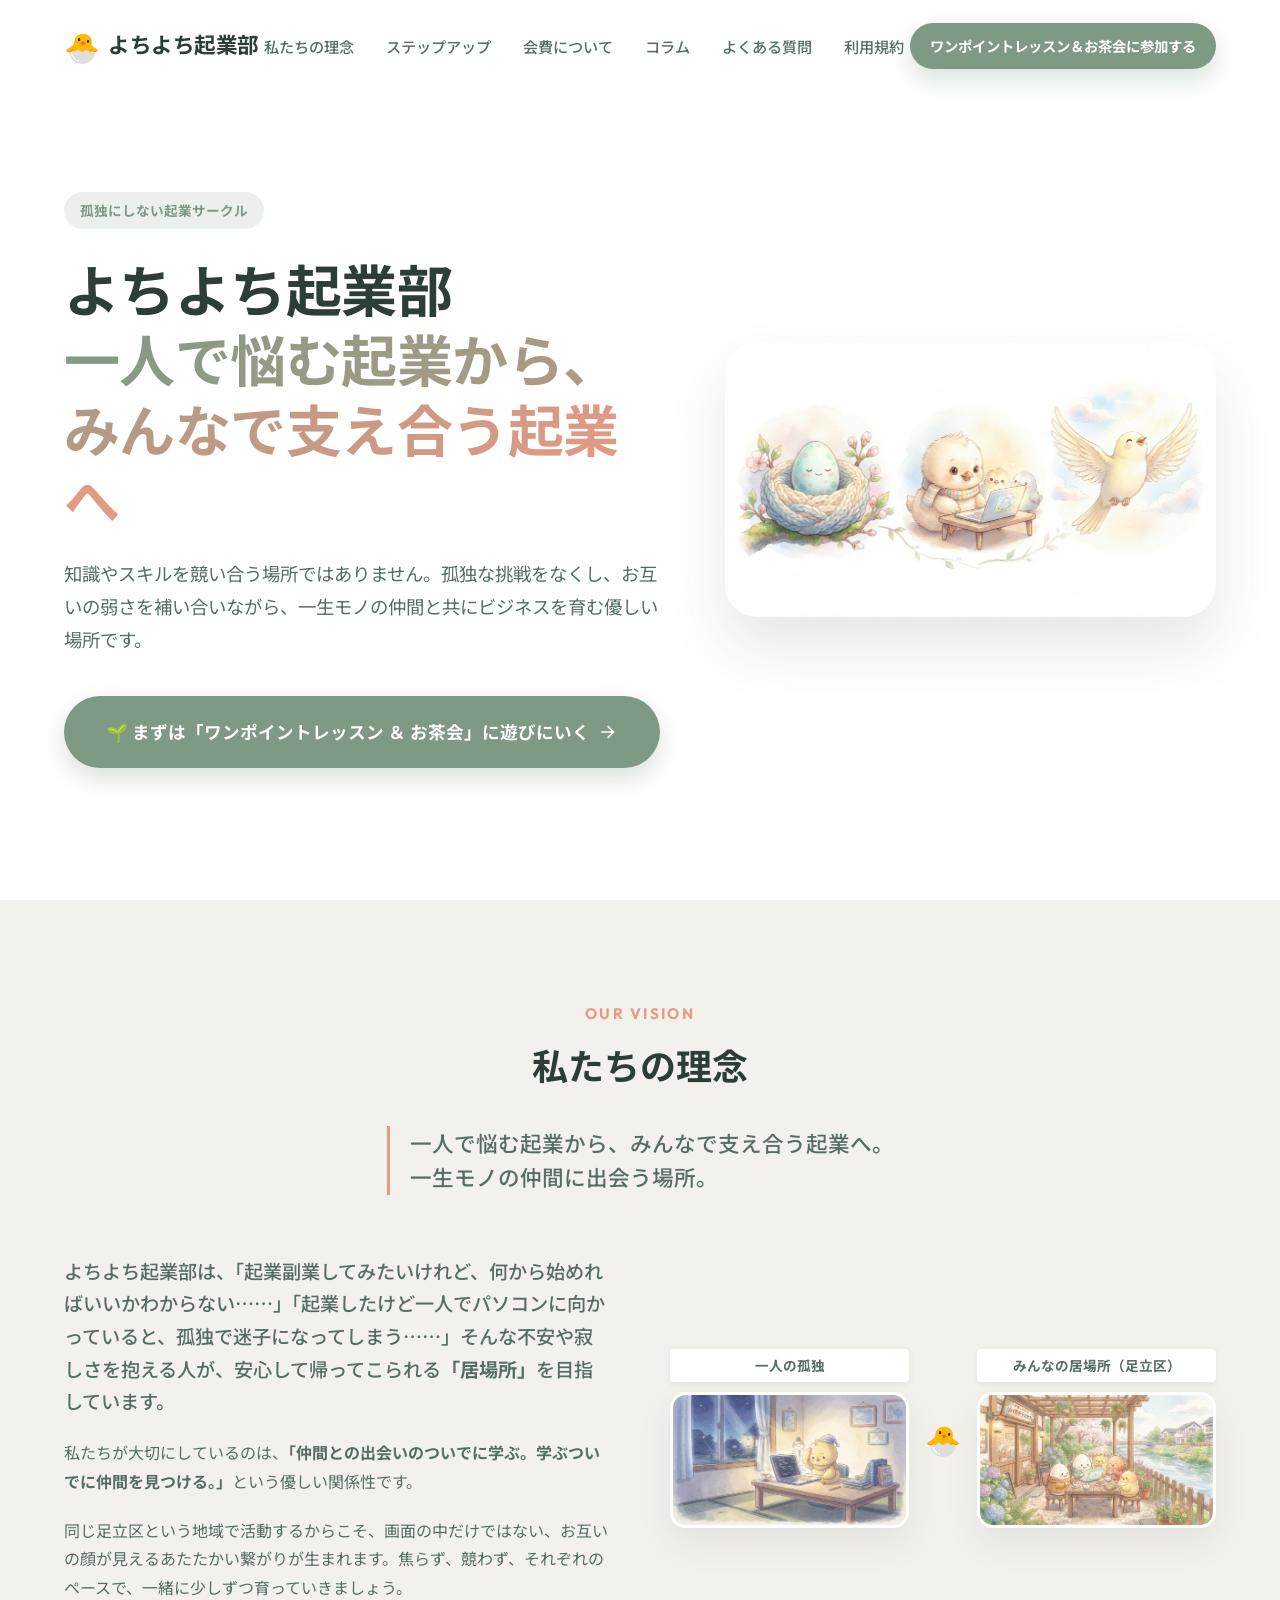
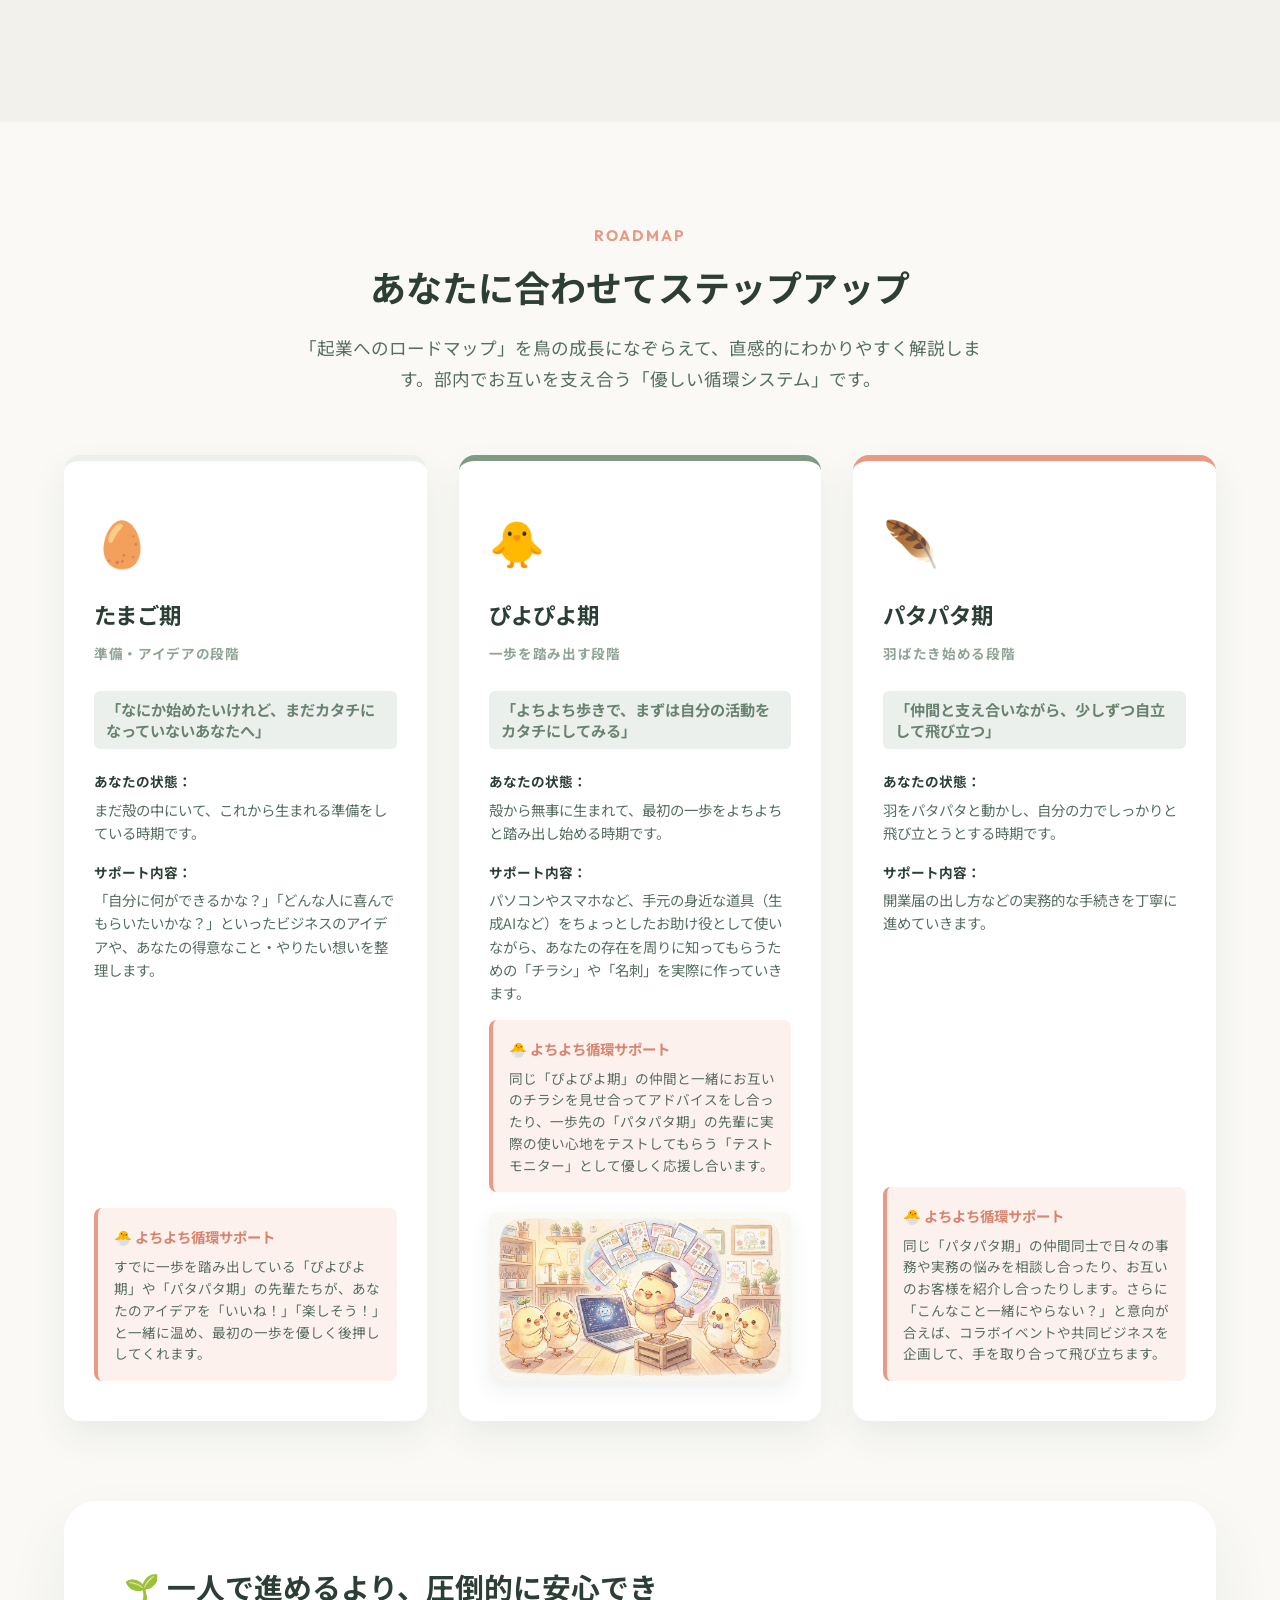
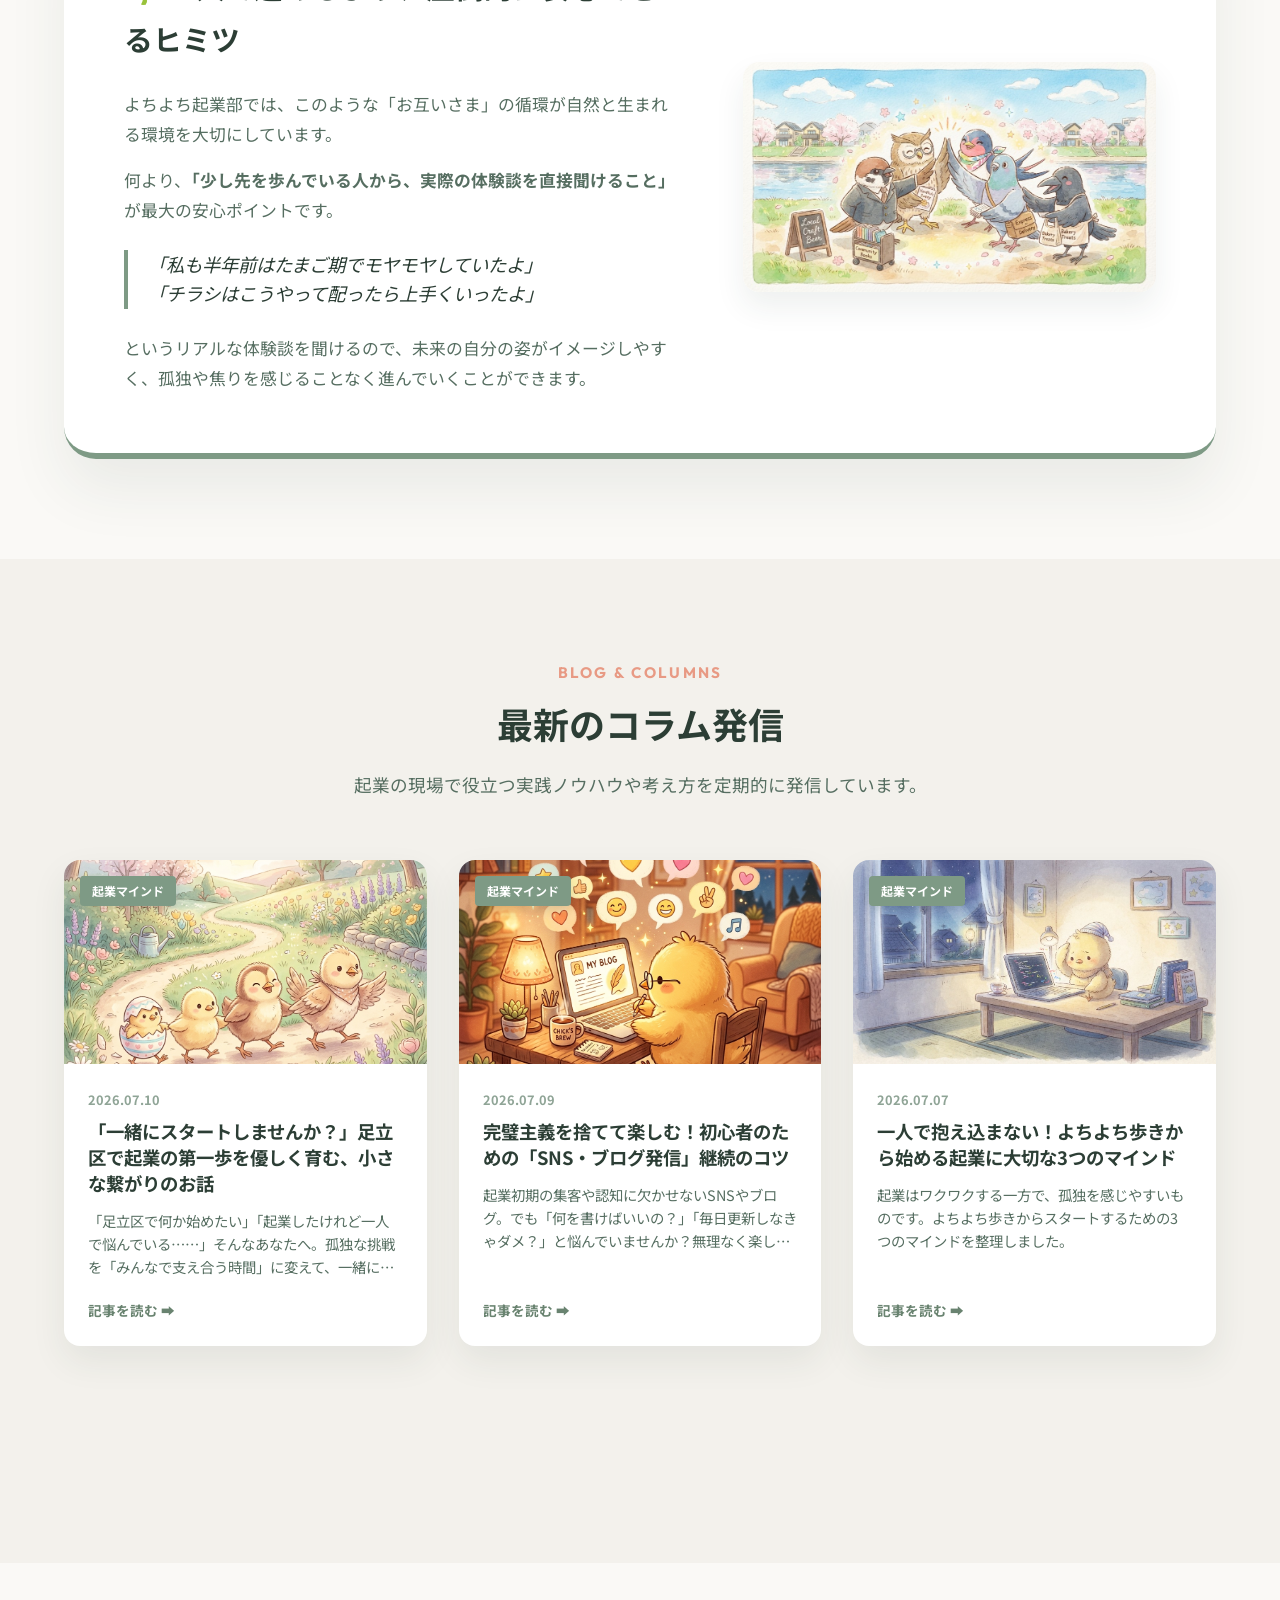
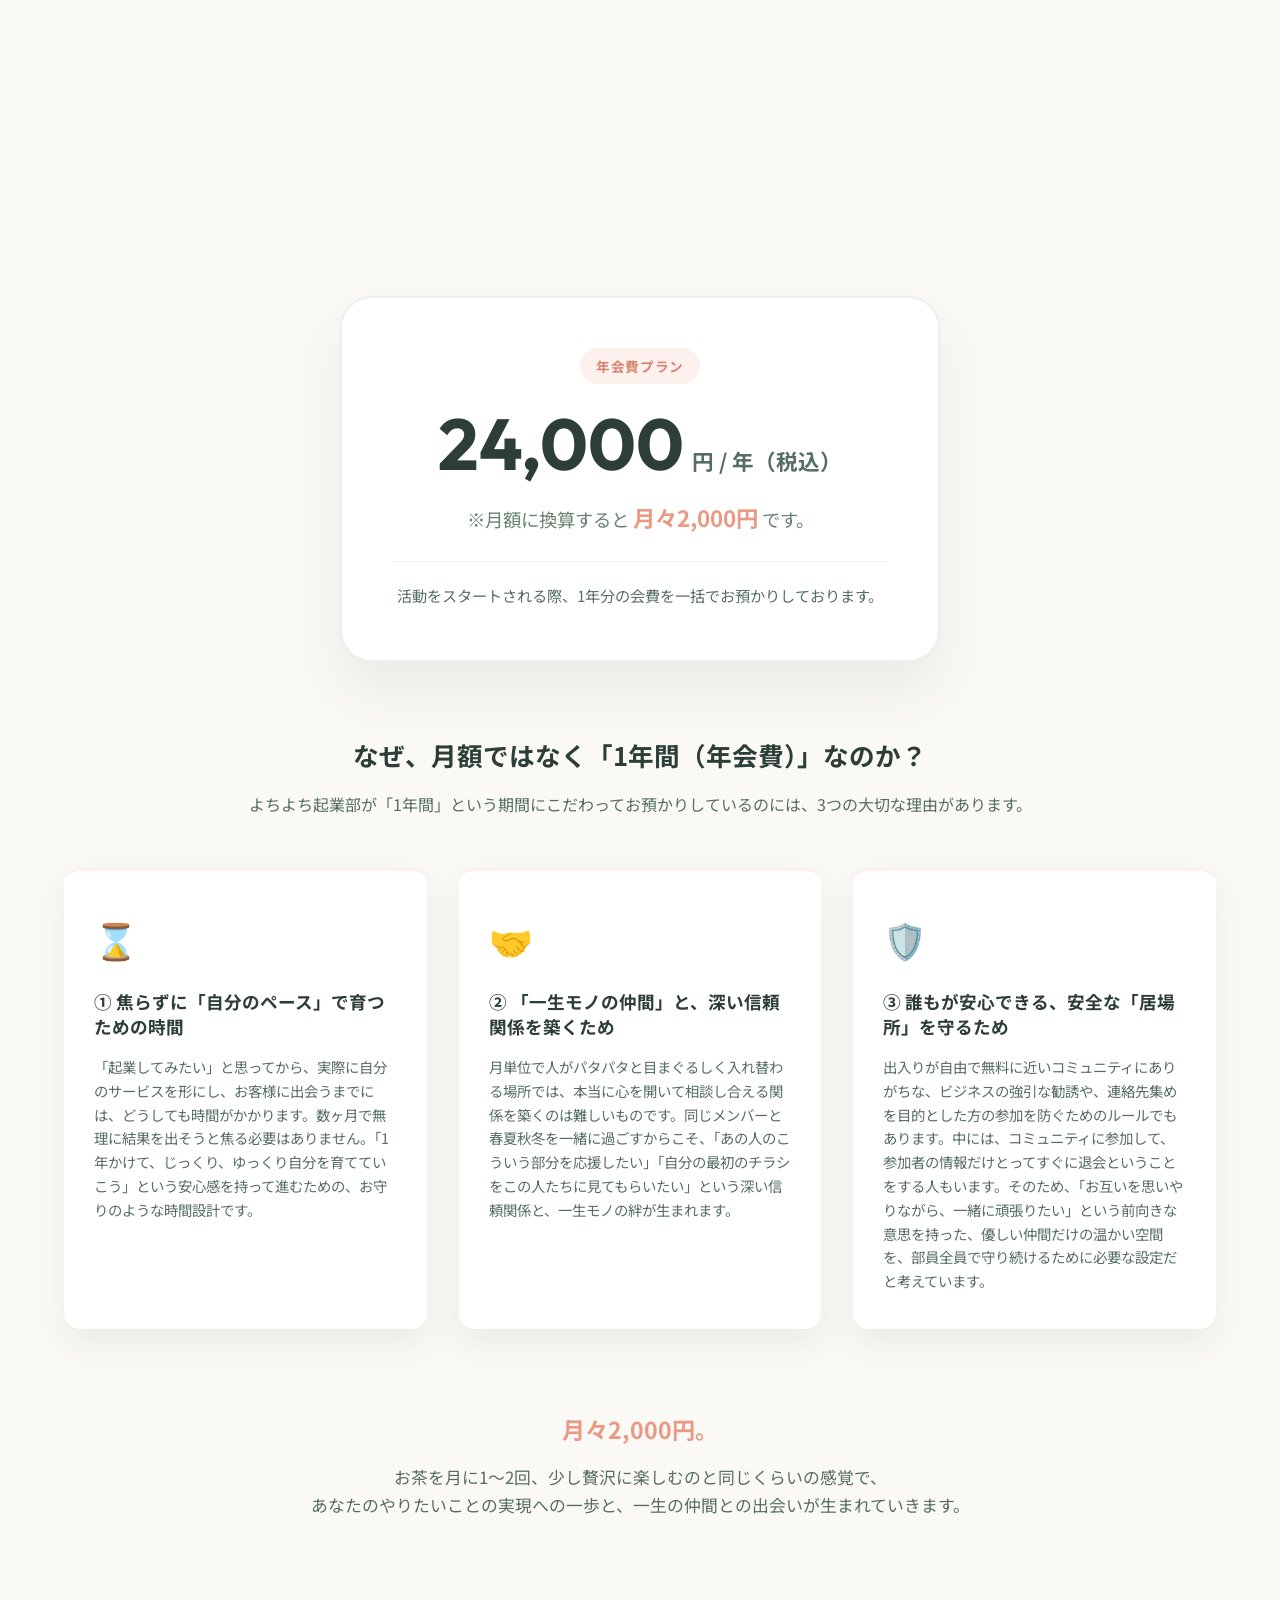
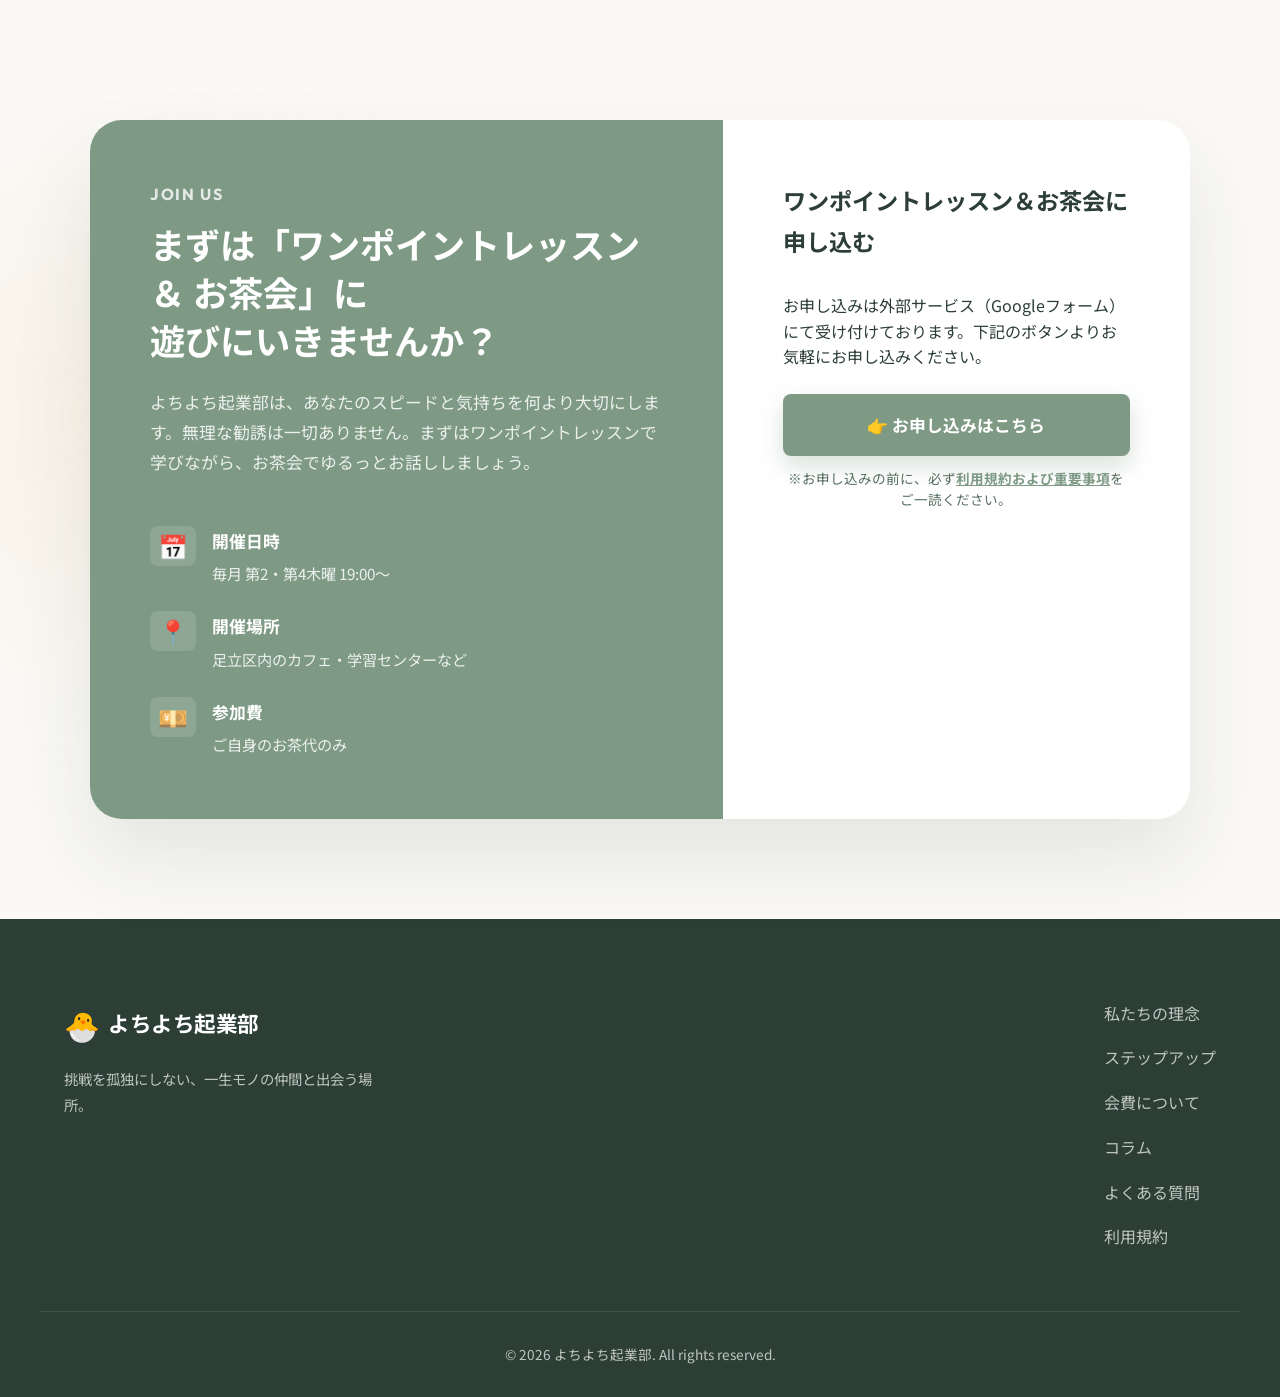
==== commit d5d786ca: "Create faq.html with 20 Q&A items, and link it in all navigation/footer menus" ====
--- a/index.html
+++ b/index.html
@@ -41,6 +41,7 @@
                     <li><a href="#stepup" id="nav-stepup">ステップアップ</a></li>
                     <li><a href="#membership" id="nav-membership">会費について</a></li>
                     <li><a href="column.html" id="nav-column">コラム</a></li>
+                    <li><a href="faq.html" id="nav-faq">よくある質問</a></li>
                     <li><a href="terms.html" id="nav-terms">利用規約</a></li>
                 </ul>
             </nav>
@@ -436,6 +437,7 @@
                     <li><a href="#stepup">ステップアップ</a></li>
                     <li><a href="#membership">会費について</a></li>
                     <li><a href="column.html">コラム</a></li>
+                    <li><a href="faq.html">よくある質問</a></li>
                     <li><a href="terms.html">利用規約</a></li>
                 </ul>
             </div>
--- a/style.css
+++ b/style.css
@@ -1474,3 +1474,39 @@
         font-size: 0.95rem;
     }
 }
+
+/* 14. Comparison Table Styles */
+.comparison-table-wrapper {
+    overflow-x: auto;
+    margin: 30px 0;
+    border-radius: var(--border-radius-md);
+    box-shadow: 0 5px 15px var(--color-shadow);
+}
+.comparison-table {
+    width: 100%;
+    border-collapse: collapse;
+    background-color: var(--color-white);
+    text-align: left;
+    font-size: 0.95rem;
+}
+.comparison-table th, .comparison-table td {
+    padding: 16px 20px;
+    border-bottom: 1px solid var(--color-bg-secondary);
+    line-height: 1.6;
+}
+.comparison-table th {
+    background-color: var(--color-bg-secondary);
+    color: var(--color-text-primary);
+    font-weight: 700;
+}
+.comparison-table td strong {
+    color: var(--color-primary-hover);
+}
+.comparison-table .highlight-column {
+    background-color: var(--color-primary-light);
+    font-weight: 500;
+}
+.comparison-table th.highlight-column {
+    background-color: var(--color-primary);
+    color: var(--color-white);
+}
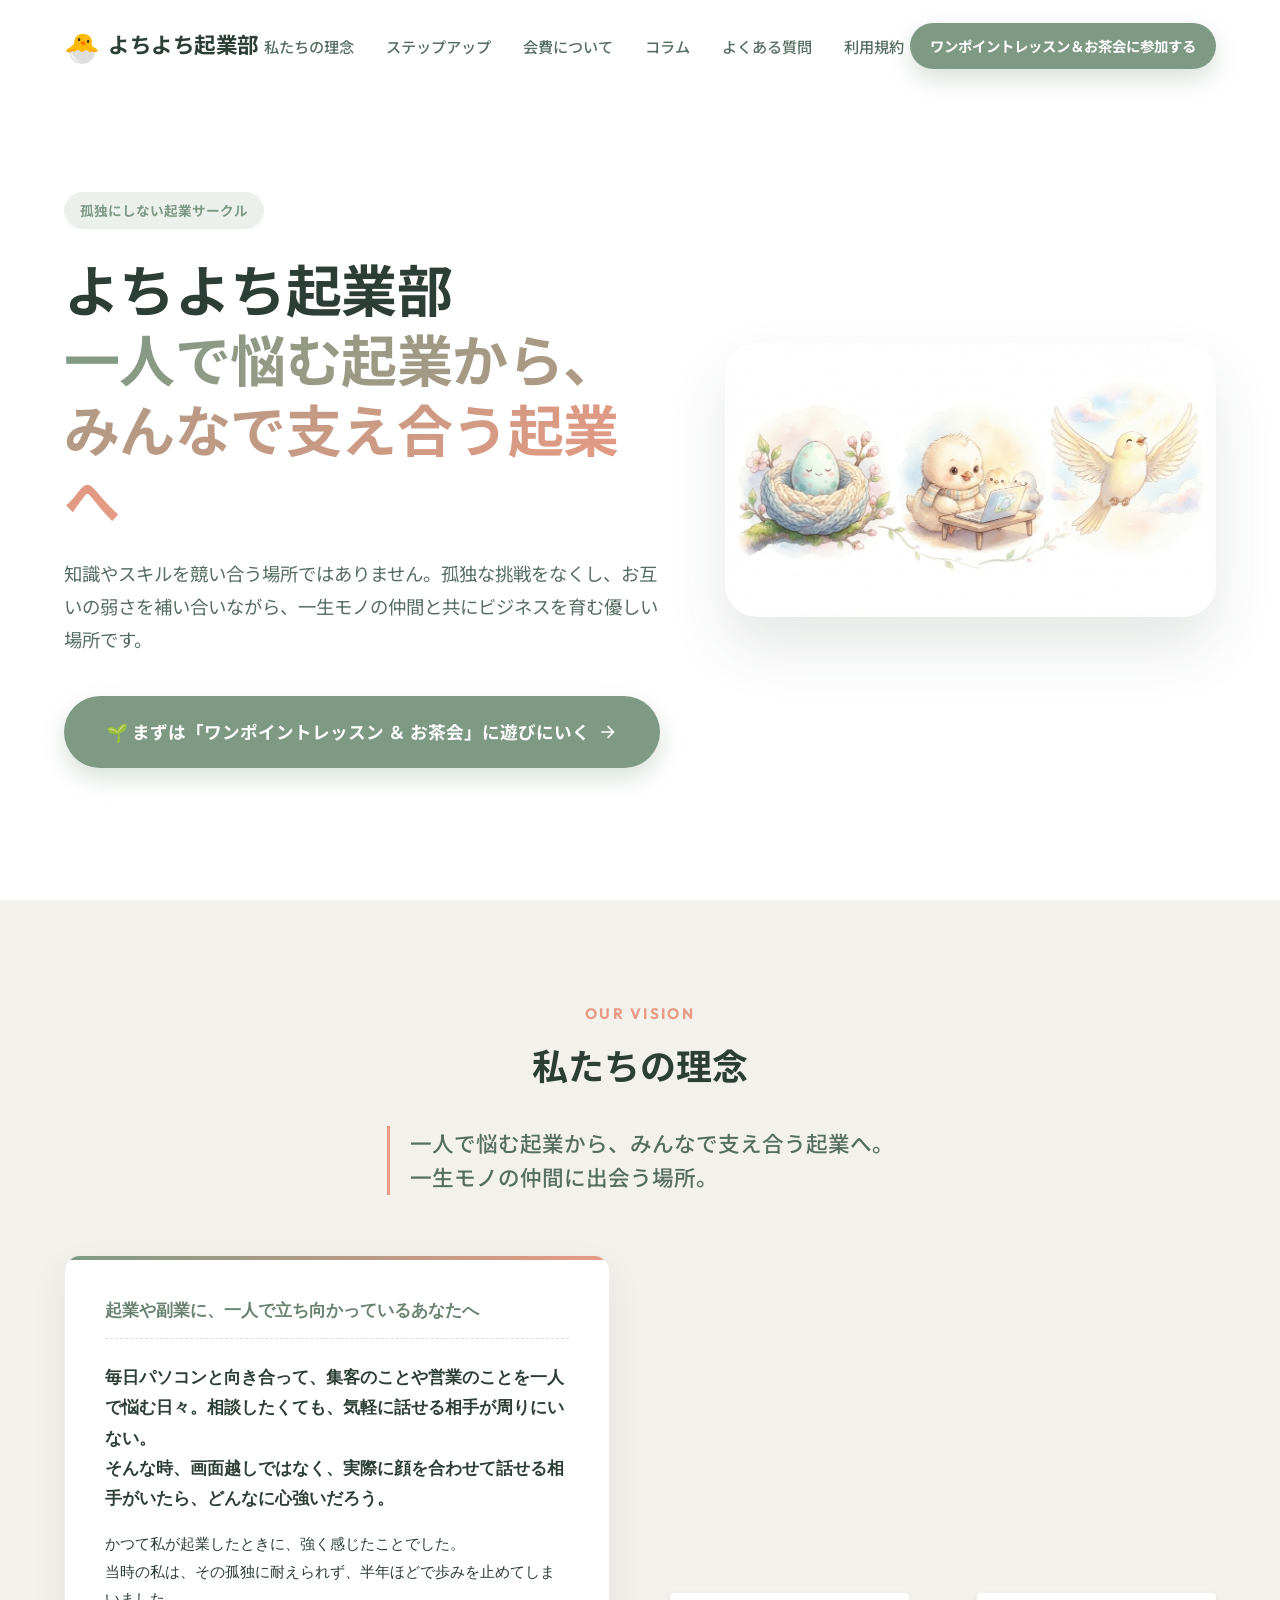
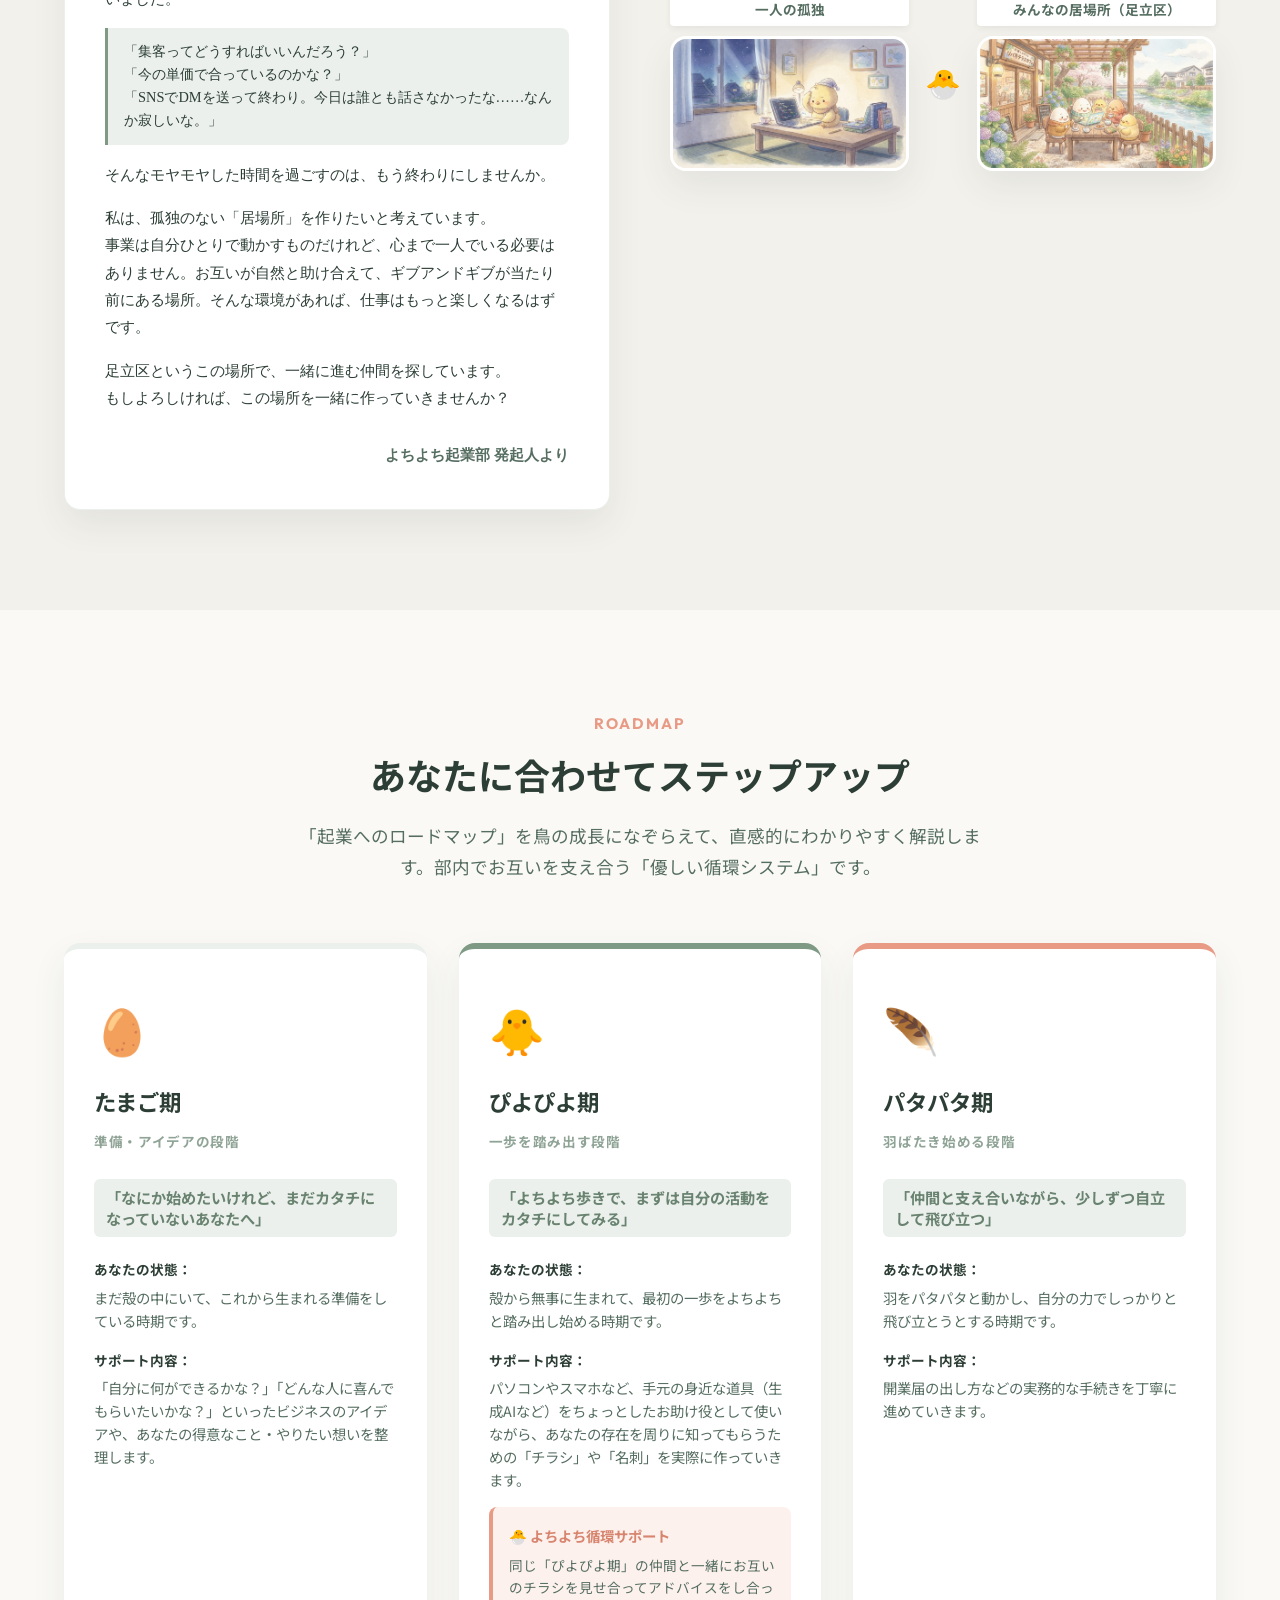
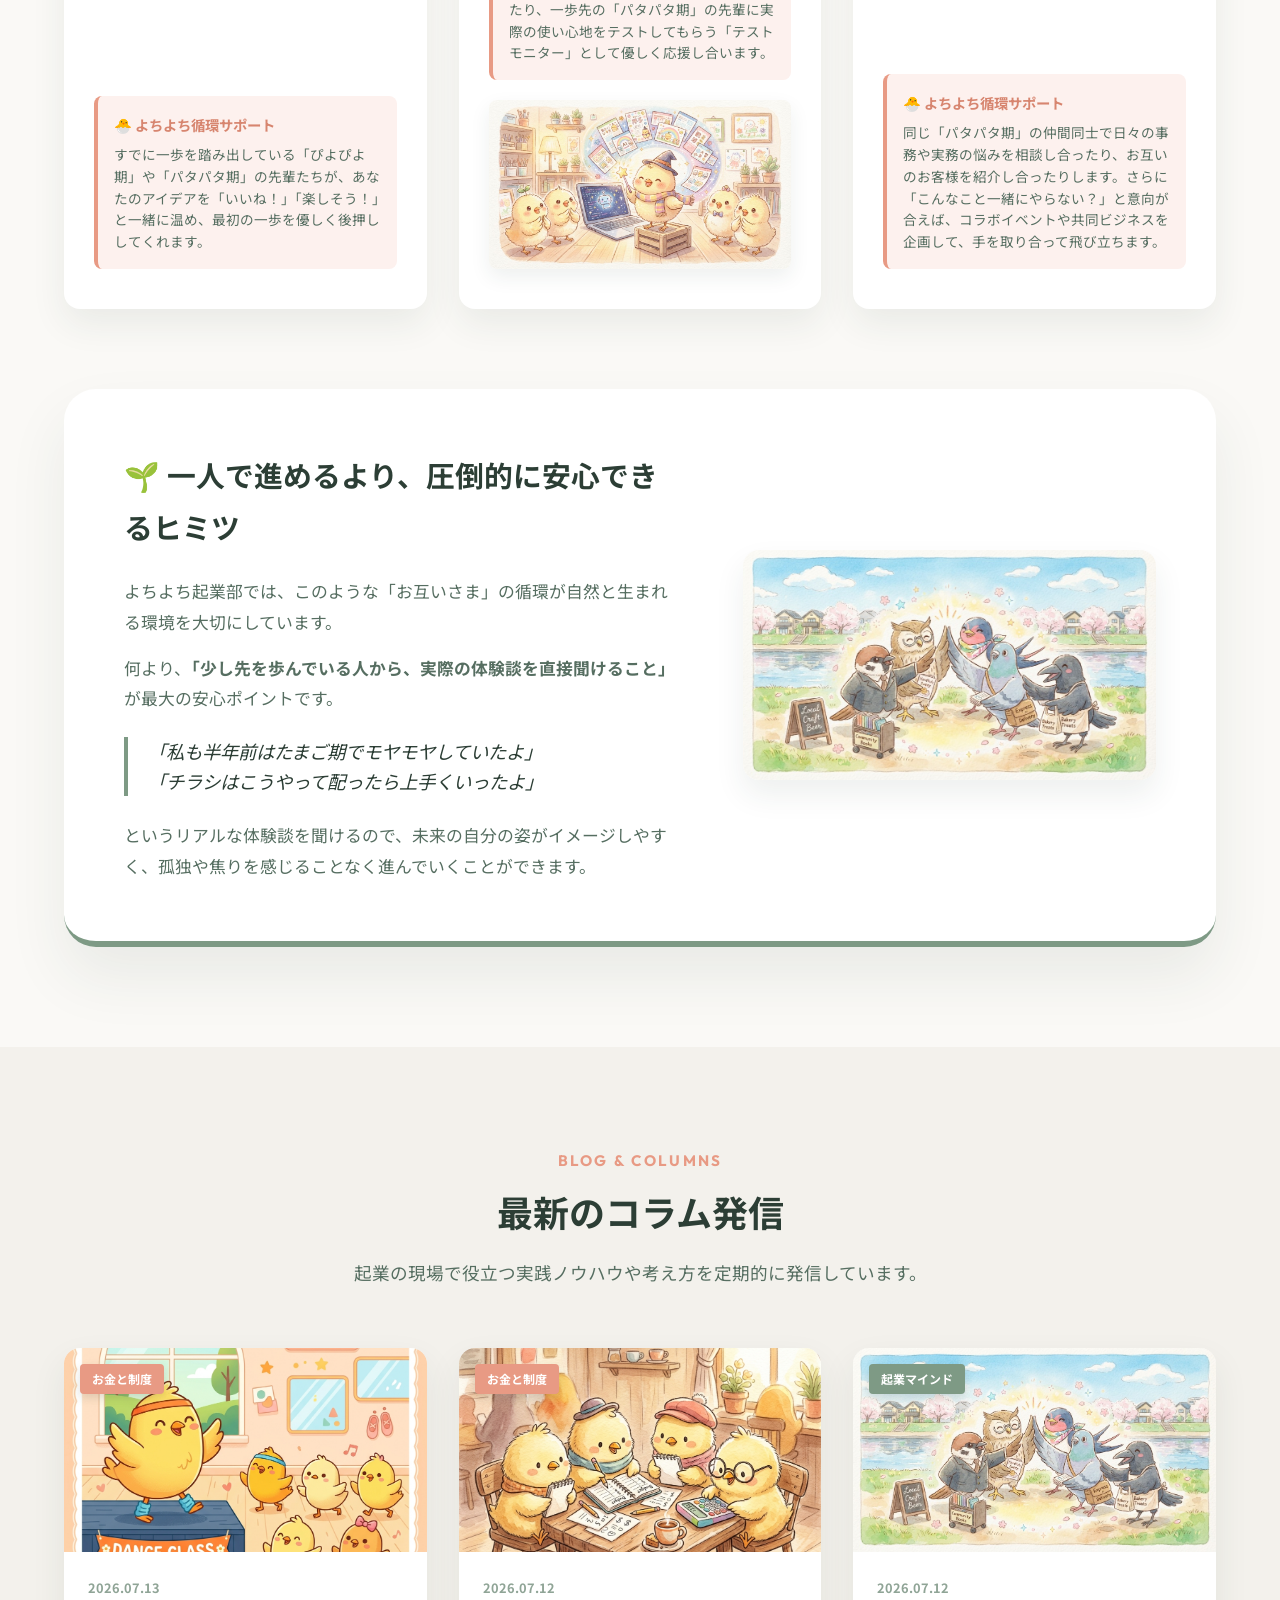
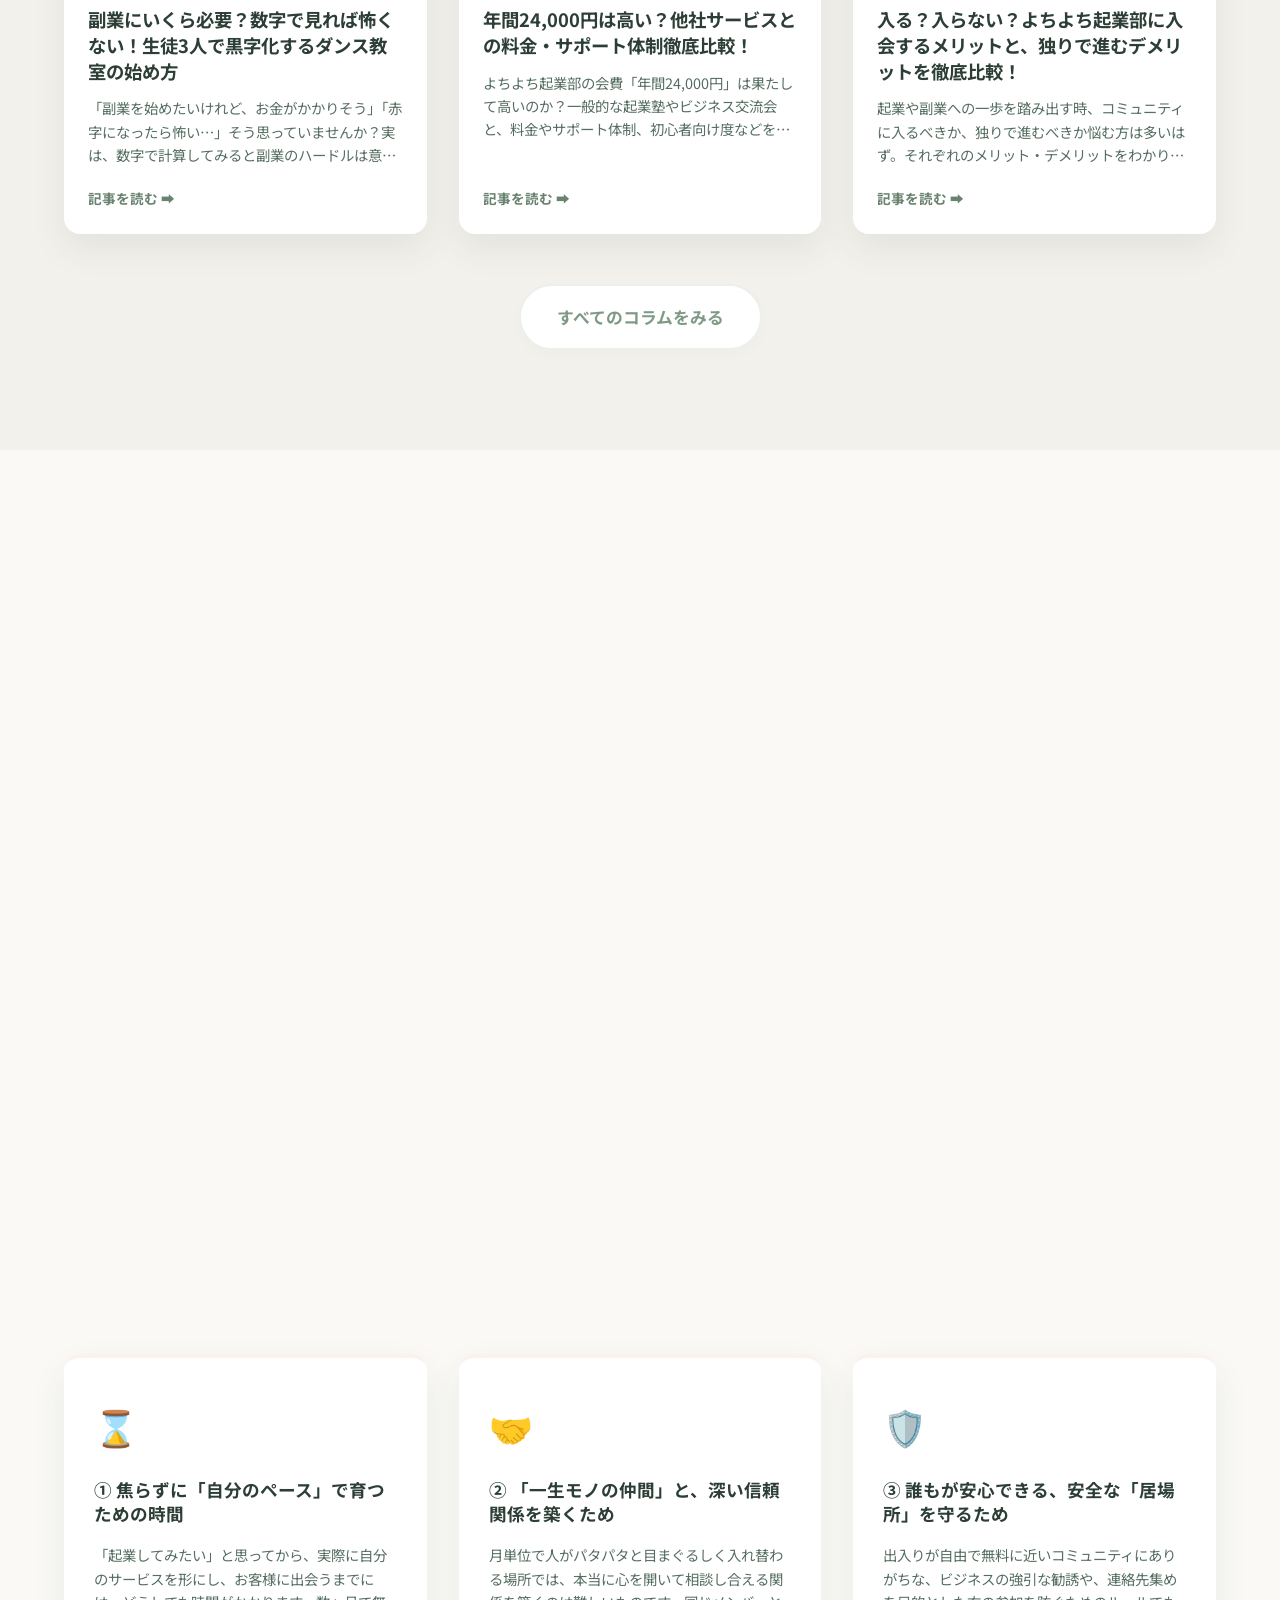
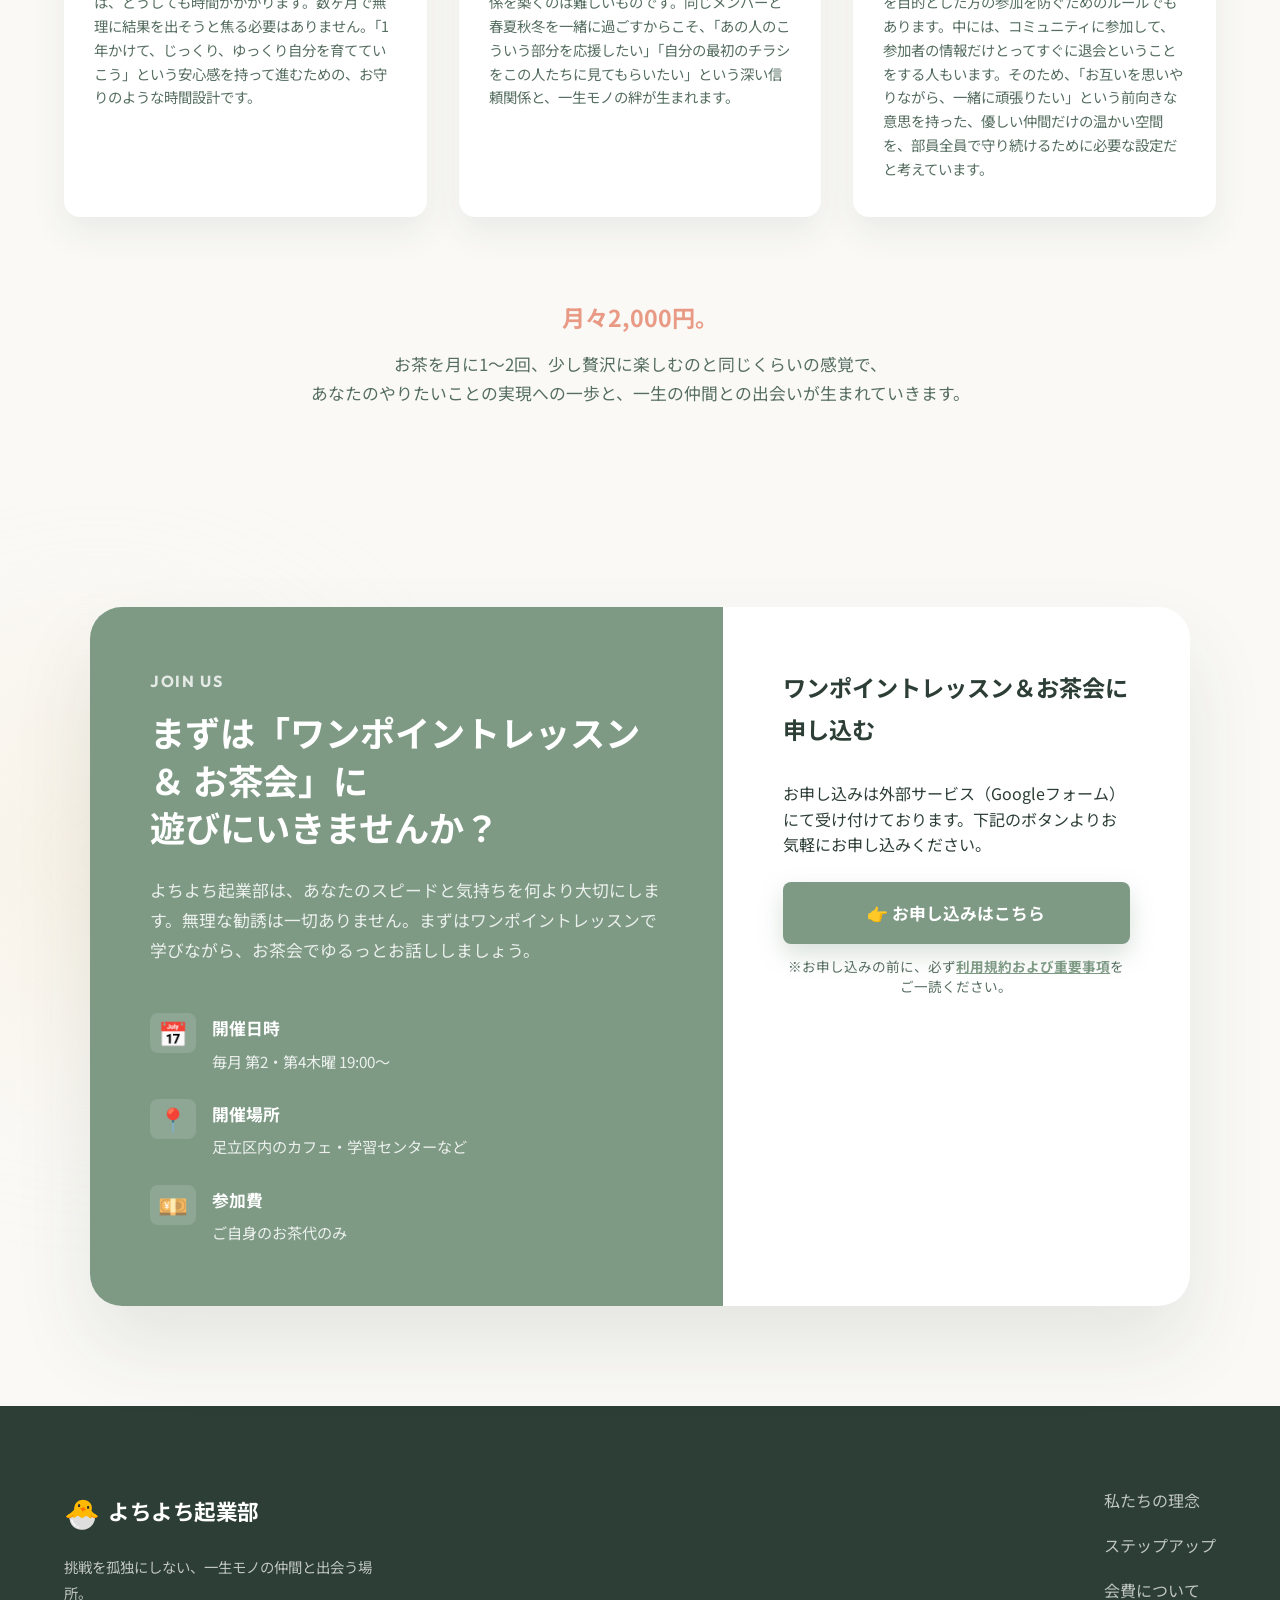
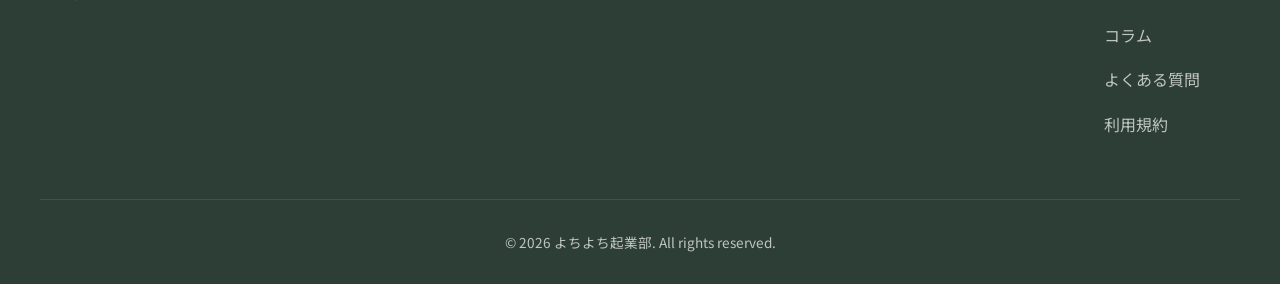
==== commit eab31362: "Update homepage to load columns dynamically and style philosophy text as letter" ====
--- a/index.html
+++ b/index.html
@@ -97,16 +97,43 @@
                 </div>
                 
                 <div class="philosophy-grid">
-                    <div class="philosophy-text fade-in-on-scroll">
+                    <!-- 左側のテキストを手紙風メッセージに入れ替え -->
+                    <div class="philosophy-text letter-style fade-in-on-scroll">
+                        <span class="letter-to">起業や副業に、一人で立ち向かっているあなたへ</span>
+                        
                         <p class="lead-paragraph">
-                            よちよち起業部は、「起業副業してみたいけれど、何から始めればいいかわからない……」「起業したけど一人でパソコンに向かっていると、孤独で迷子になってしまう……」そんな不安や寂しさを抱える人が、安心して帰ってこられる<b>「居場所」</b>を目指しています。
-                        </p>
-                        <p>
-                            私たちが大切にしているのは、<b>「仲間との出会いのついでに学ぶ。学ぶついでに仲間を見つける。」</b>という優しい関係性です。
-                        </p>
-                        <p>
-                            同じ足立区という地域で活動するからこそ、画面の中だけではない、お互いの顔が見えるあたたかい繋がりが生まれます。焦らず、競わず、それぞれのペースで、一緒に少しずつ育っていきましょう。
-                        </p>
+                            毎日パソコンと向き合って、集客のことや営業のことを一人で悩む日々。相談したくても、気軽に話せる相手が周りにいない。<br>
+                            そんな時、画面越しではなく、実際に顔を合わせて話せる相手がいたら、どんなに心強いだろう。
+                        </p>
+                        
+                        <p>
+                            かつて私が起業したときに、強く感じたことでした。<br>
+                            当時の私は、その孤独に耐えられず、半年ほどで歩みを止めてしまいました。
+                        </p>
+                        
+                        <blockquote class="mental-struggles">
+                            「集客ってどうすればいいんだろう？」<br>
+                            「今の単価で合っているのかな？」<br>
+                            「SNSでDMを送って終わり。今日は誰とも話さなかったな……なんか寂しいな。」
+                        </blockquote>
+                        
+                        <p>
+                            そんなモヤモヤした時間を過ごすのは、もう終わりにしませんか。
+                        </p>
+                        
+                        <p>
+                            私は、孤独のない「居場所」を作りたいと考えています。<br>
+                            事業は自分ひとりで動かすものだけれど、心まで一人でいる必要はありません。お互いが自然と助け合えて、ギブアンドギブが当たり前にある場所。そんな環境があれば、仕事はもっと楽しくなるはずです。
+                        </p>
+                        
+                        <p>
+                            足立区というこの場所で、一緒に進む仲間を探しています。<br>
+                            もしよろしければ、この場所を一緒に作っていきませんか？
+                        </p>
+                        
+                        <div class="letter-footer">
+                            <span class="letter-from">よちよち起業部 発起人より</span>
+                        </div>
                     </div>
                     <div class="philosophy-visual fade-in-on-scroll delay-1">
                         <div class="comparison-container">
--- a/style.css
+++ b/style.css
@@ -1510,3 +1510,81 @@
     background-color: var(--color-primary);
     color: var(--color-white);
 }
+
+/* ==========================================================================
+   15. Letter Box (手紙風メッセージ)
+   ========================================================================== */
+.philosophy-text.letter-style {
+    background-color: var(--color-white);
+    padding: 40px;
+    border-radius: var(--border-radius-md);
+    box-shadow: 0 15px 35px var(--color-shadow);
+    border: 1px solid rgba(126, 154, 133, 0.15); /* Calm Sage Green border tint */
+    position: relative;
+    overflow: hidden;
+    font-family: 'Noto Serif JP', 'Shippori Mincho', Georgia, serif; /* 明朝体で手紙のような風合いに */
+}
+
+.philosophy-text.letter-style::before {
+    content: '';
+    position: absolute;
+    top: 0;
+    left: 0;
+    right: 0;
+    height: 4px;
+    background: var(--gradient-accent);
+}
+
+.philosophy-text.letter-style .letter-to {
+    display: block;
+    font-size: 1.05rem;
+    font-weight: 700;
+    color: var(--color-primary-hover);
+    margin-bottom: 24px;
+    border-bottom: 1px dashed rgba(126, 154, 133, 0.3);
+    padding-bottom: 12px;
+}
+
+.philosophy-text.letter-style p {
+    font-size: 0.95rem;
+    line-height: 1.8;
+    color: var(--color-text-primary);
+    margin-bottom: 16px;
+}
+
+.philosophy-text.letter-style p:last-child {
+    margin-bottom: 0;
+}
+
+.philosophy-text.letter-style .lead-paragraph {
+    font-size: 1.05rem;
+    font-weight: 700;
+    color: var(--color-text-primary);
+    line-height: 1.8;
+}
+
+.philosophy-text.letter-style blockquote.mental-struggles {
+    background-color: var(--color-primary-light);
+    border-left: 3px solid var(--color-primary);
+    padding: 12px 16px;
+    margin: 16px 0;
+    border-radius: 0 var(--border-radius-sm) var(--border-radius-sm) 0;
+    font-style: normal;
+    font-size: 0.9rem;
+    line-height: 1.6;
+}
+
+.philosophy-text.letter-style .letter-footer {
+    margin-top: 30px;
+    text-align: right;
+    font-weight: 700;
+    color: var(--color-text-secondary);
+    font-size: 0.95rem;
+}
+
+/* Responsive adjustment for letter style */
+@media (max-width: 768px) {
+    .philosophy-text.letter-style {
+        padding: 30px 20px;
+    }
+}
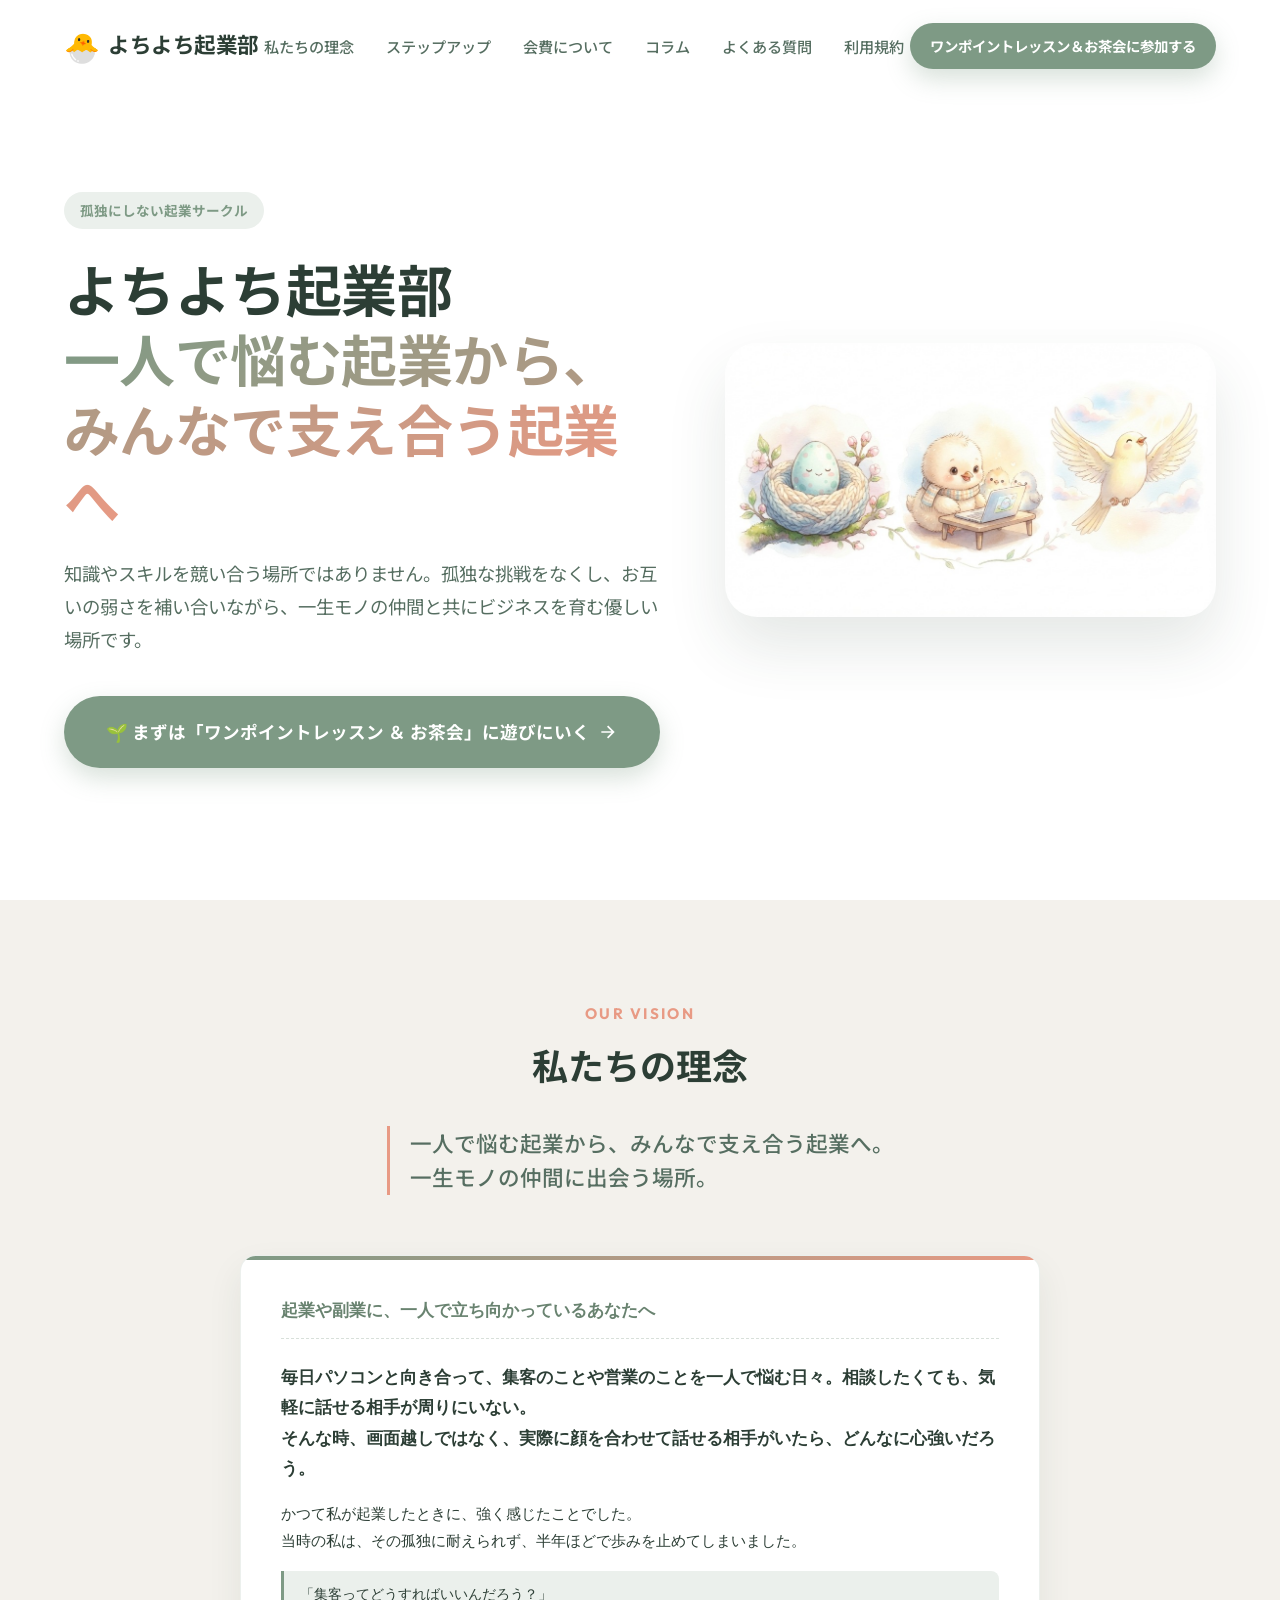
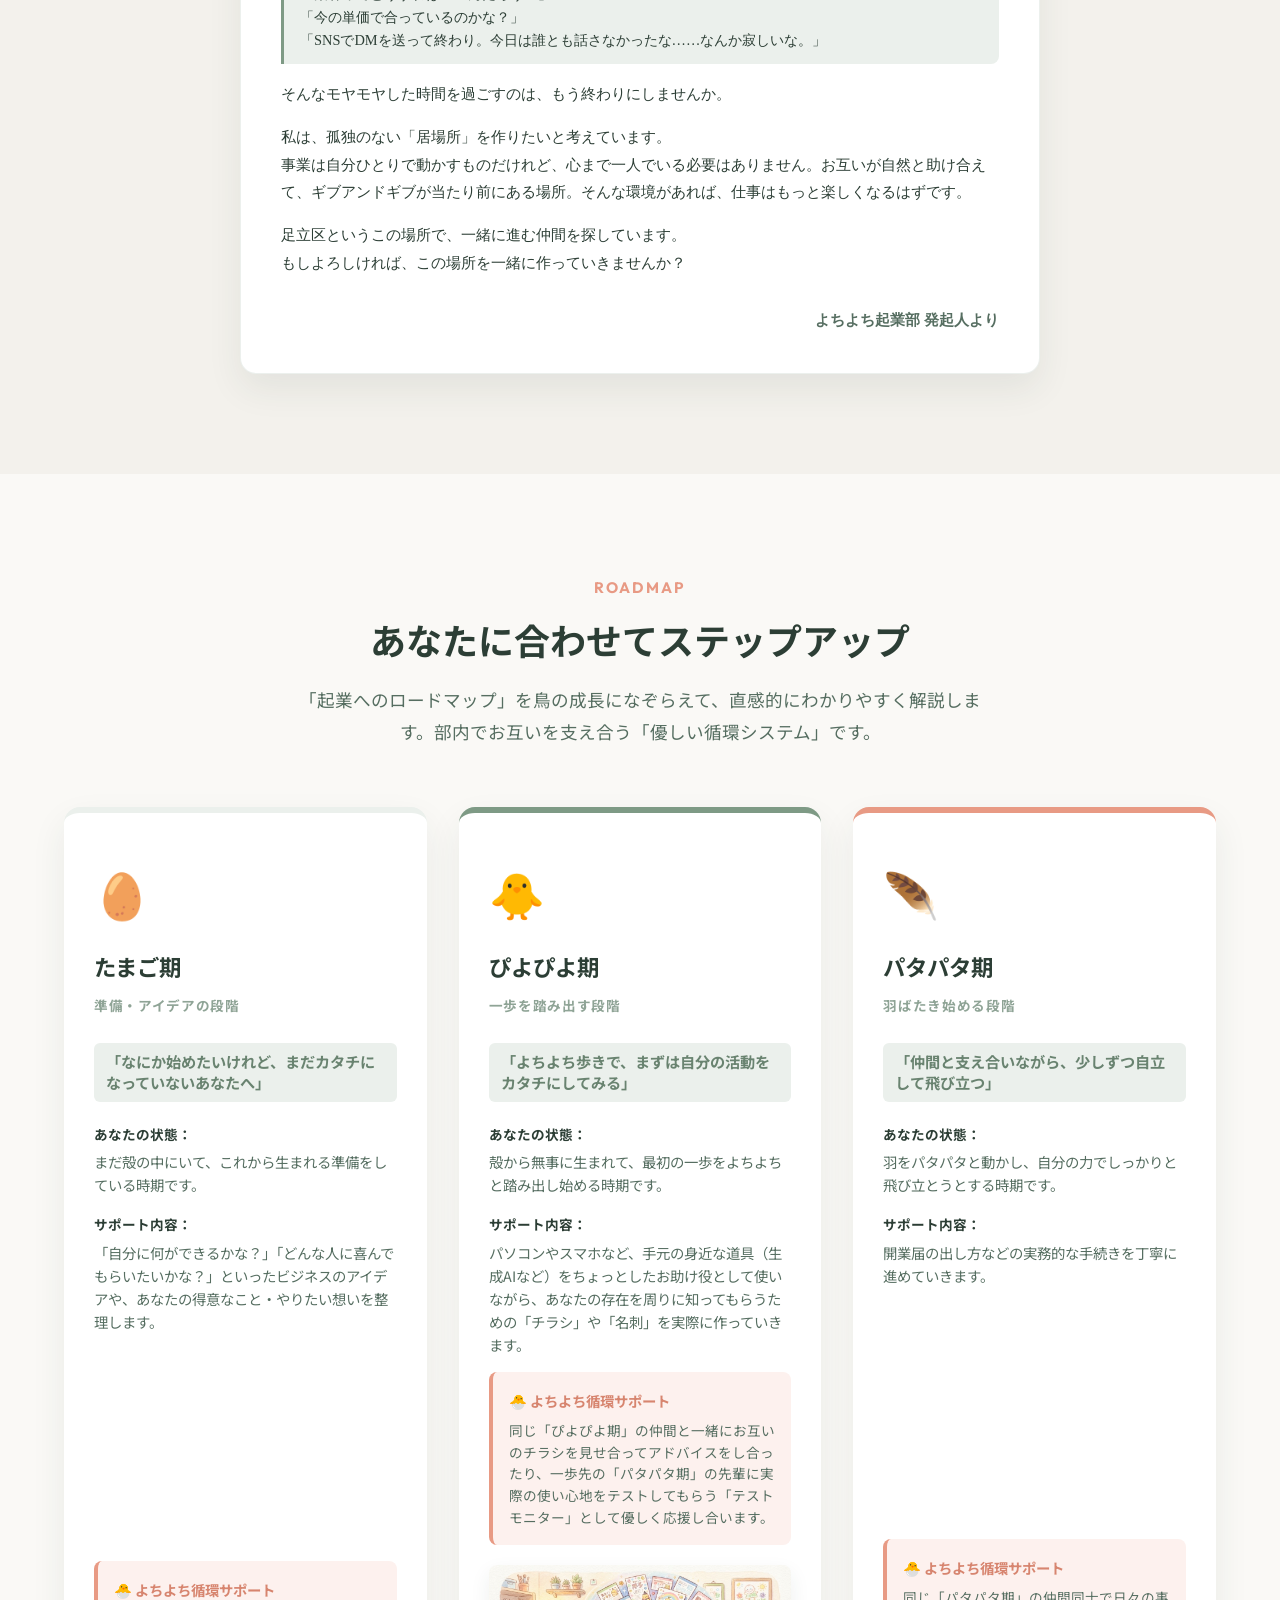
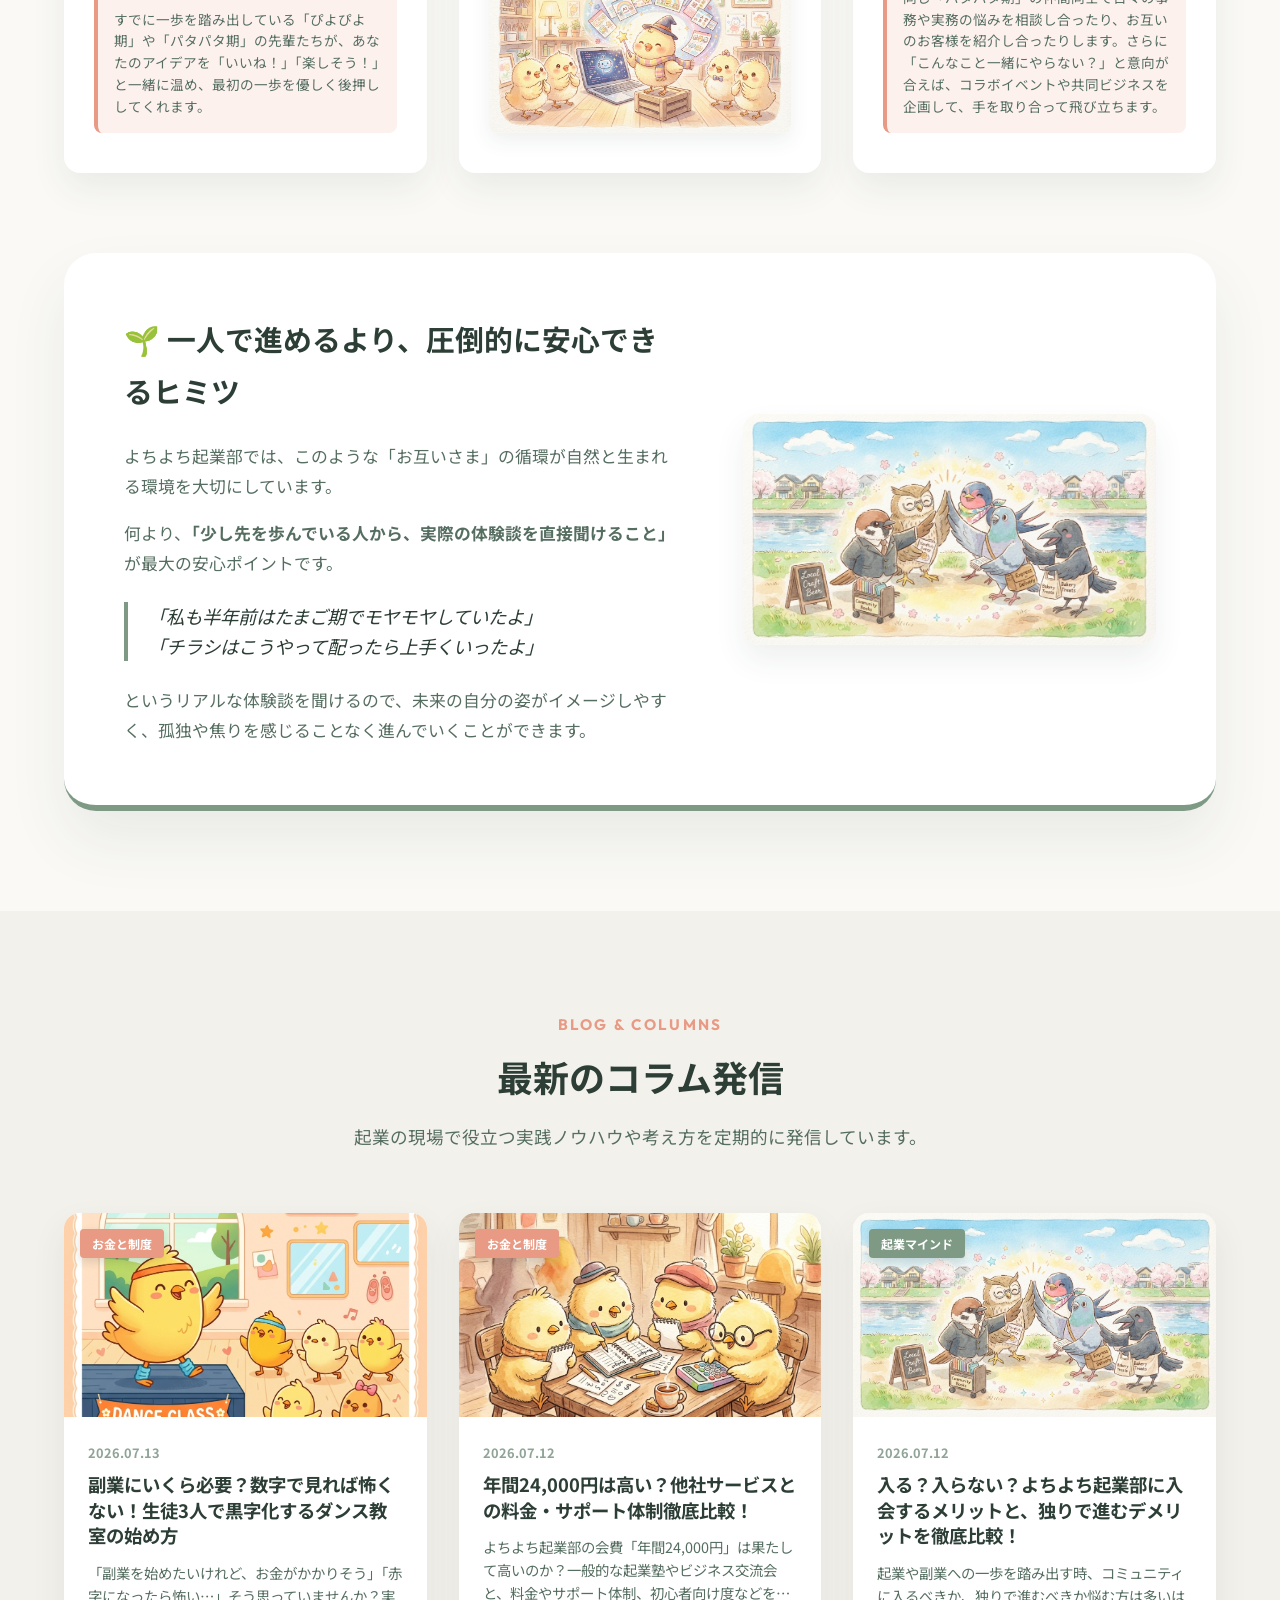
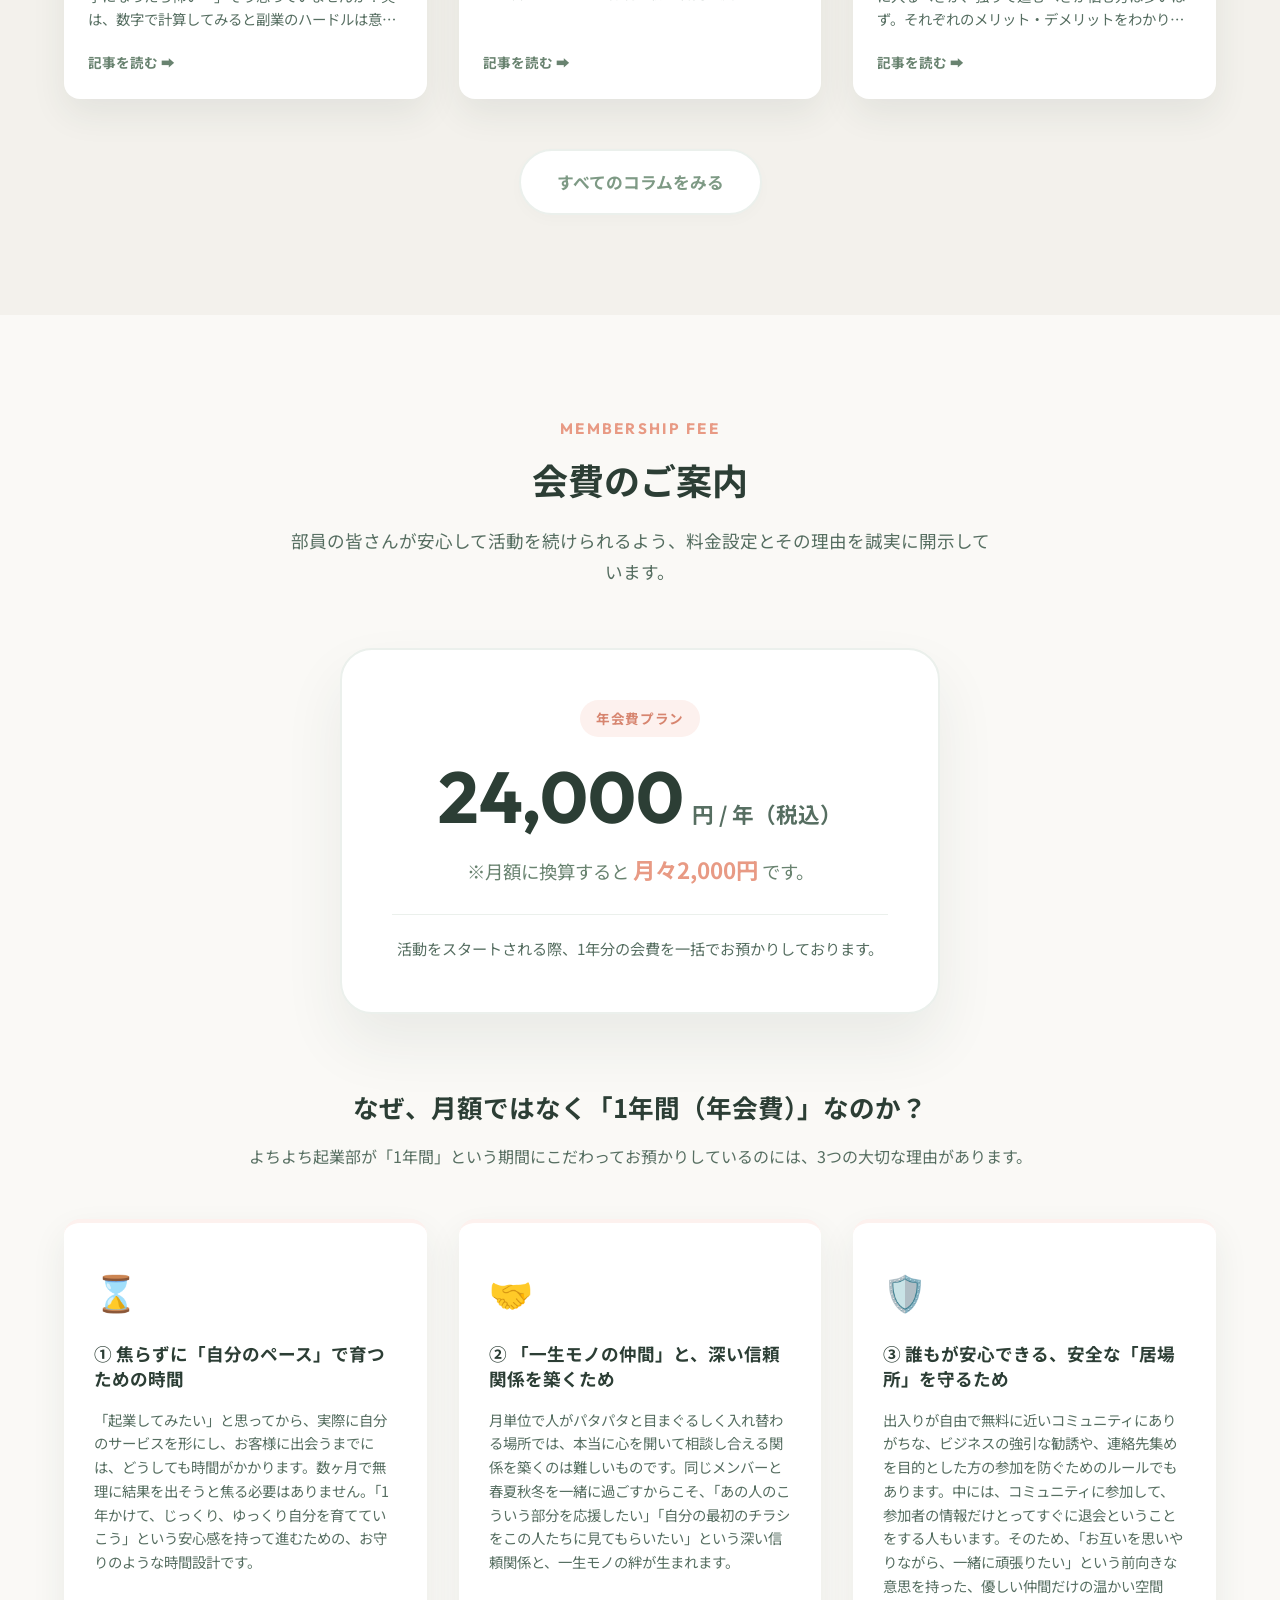
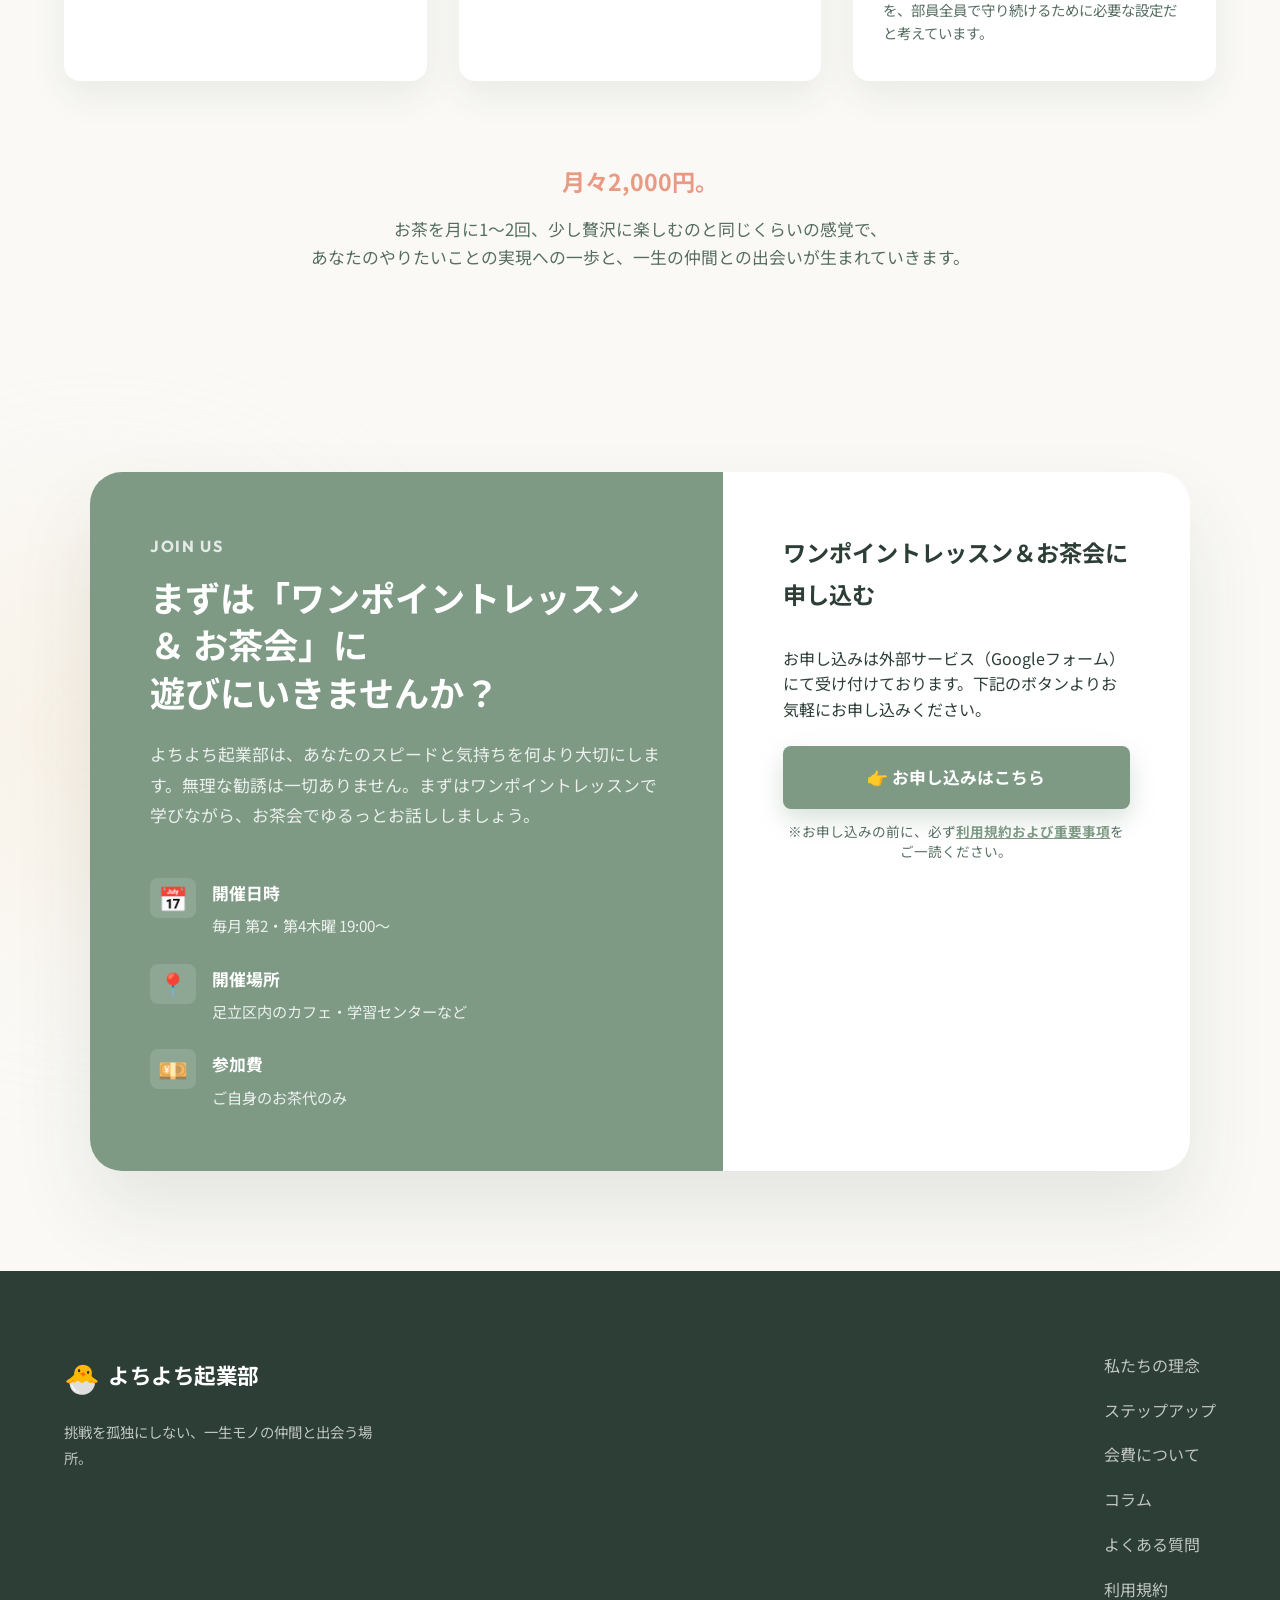
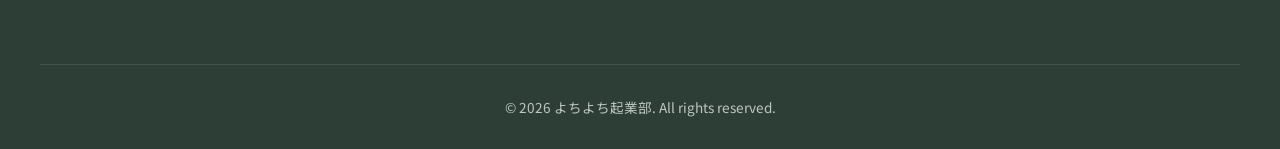
==== commit 86d25f9a: "Fix philosophy section layout: center letter, remove comparison images, and fix encoding issues" ====
--- a/index.html
+++ b/index.html
@@ -96,8 +96,8 @@
                     </blockquote>
                 </div>
                 
-                <div class="philosophy-grid">
-                    <!-- 左側のテキストを手紙風メッセージに入れ替え -->
+                <div class="philosophy-letter-container">
+                    <!-- 手紙風メッセージを1カラムで中央に配置 -->
                     <div class="philosophy-text letter-style fade-in-on-scroll">
                         <span class="letter-to">起業や副業に、一人で立ち向かっているあなたへ</span>
                         
@@ -133,25 +133,6 @@
                         
                         <div class="letter-footer">
                             <span class="letter-from">よちよち起業部 発起人より</span>
-                        </div>
-                    </div>
-                    <div class="philosophy-visual fade-in-on-scroll delay-1">
-                        <div class="comparison-container">
-                            <div class="comparison-item item-lonely">
-                                <span class="comparison-label">一人の孤独</span>
-                                <div class="image-frame">
-                                    <img src="images/lonely_struggle.jpg" alt="一人で孤独に悩む様子" class="comparison-img">
-                                </div>
-                            </div>
-                            <div class="comparison-divider">
-                                <span class="divider-icon">🐣</span>
-                            </div>
-                            <div class="comparison-item item-cozy">
-                                <span class="comparison-label">みんなの居場所（足立区）</span>
-                                <div class="image-frame">
-                                    <img src="images/cozy_meeting.jpg" alt="仲間と繋がるあたたかい居場所" class="comparison-img">
-                                </div>
-                            </div>
                         </div>
                     </div>
                 </div>
--- a/style.css
+++ b/style.css
@@ -1523,6 +1523,8 @@
     position: relative;
     overflow: hidden;
     font-family: 'Noto Serif JP', 'Shippori Mincho', Georgia, serif; /* 明朝体で手紙のような風合いに */
+    max-width: 800px;
+    margin: 0 auto;
 }
 
 .philosophy-text.letter-style::before {
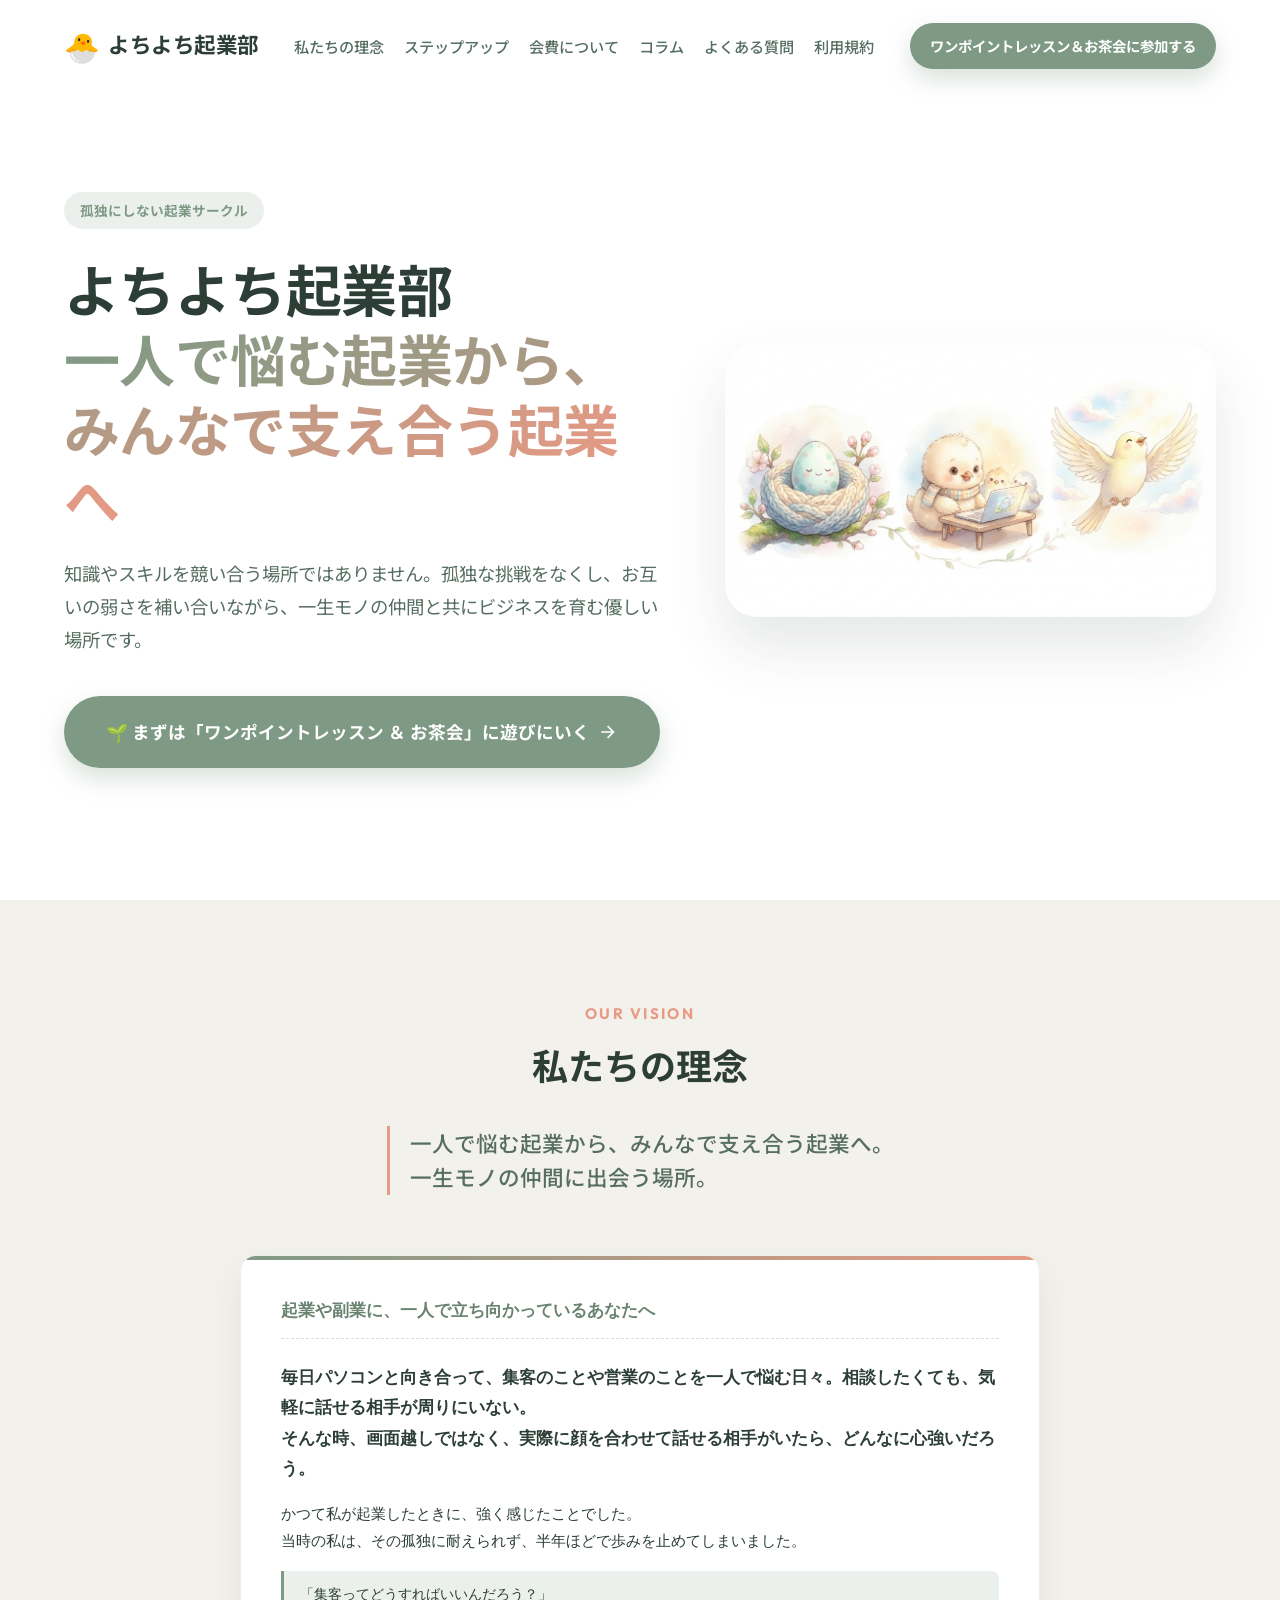
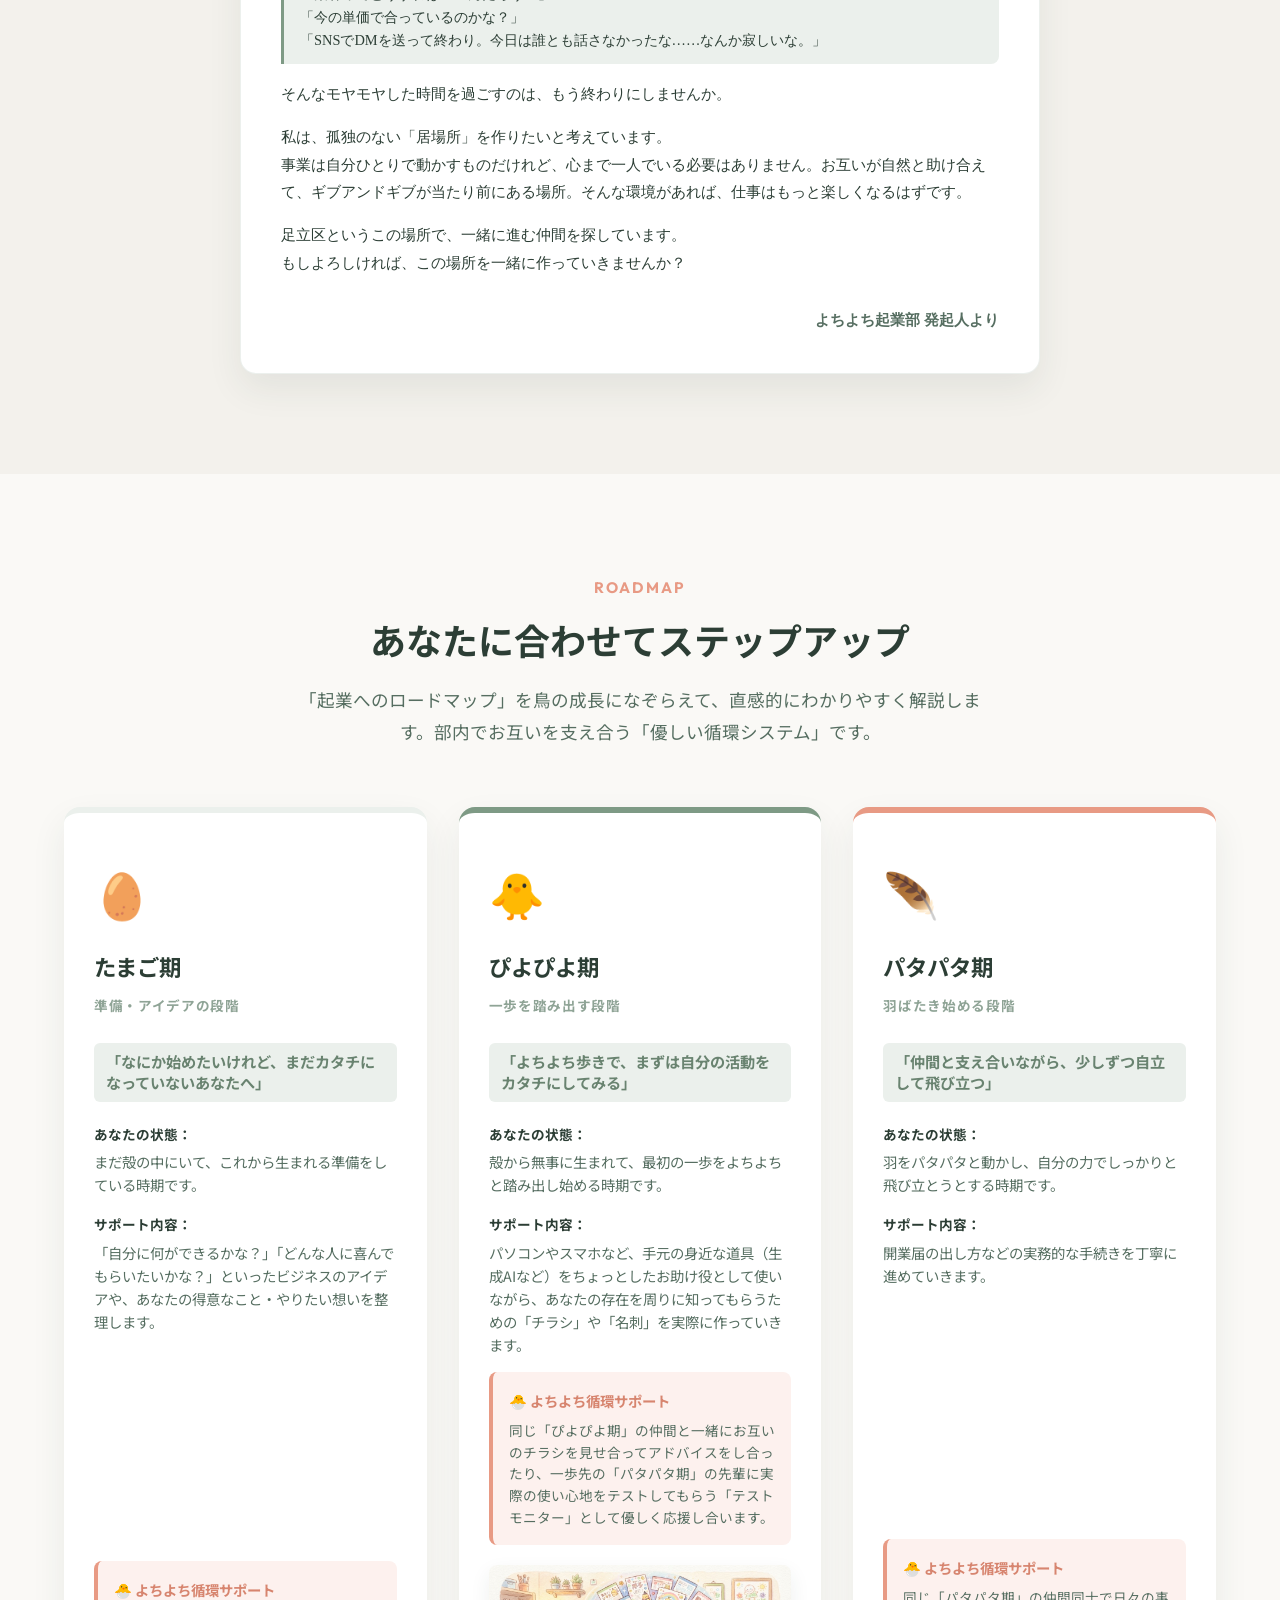
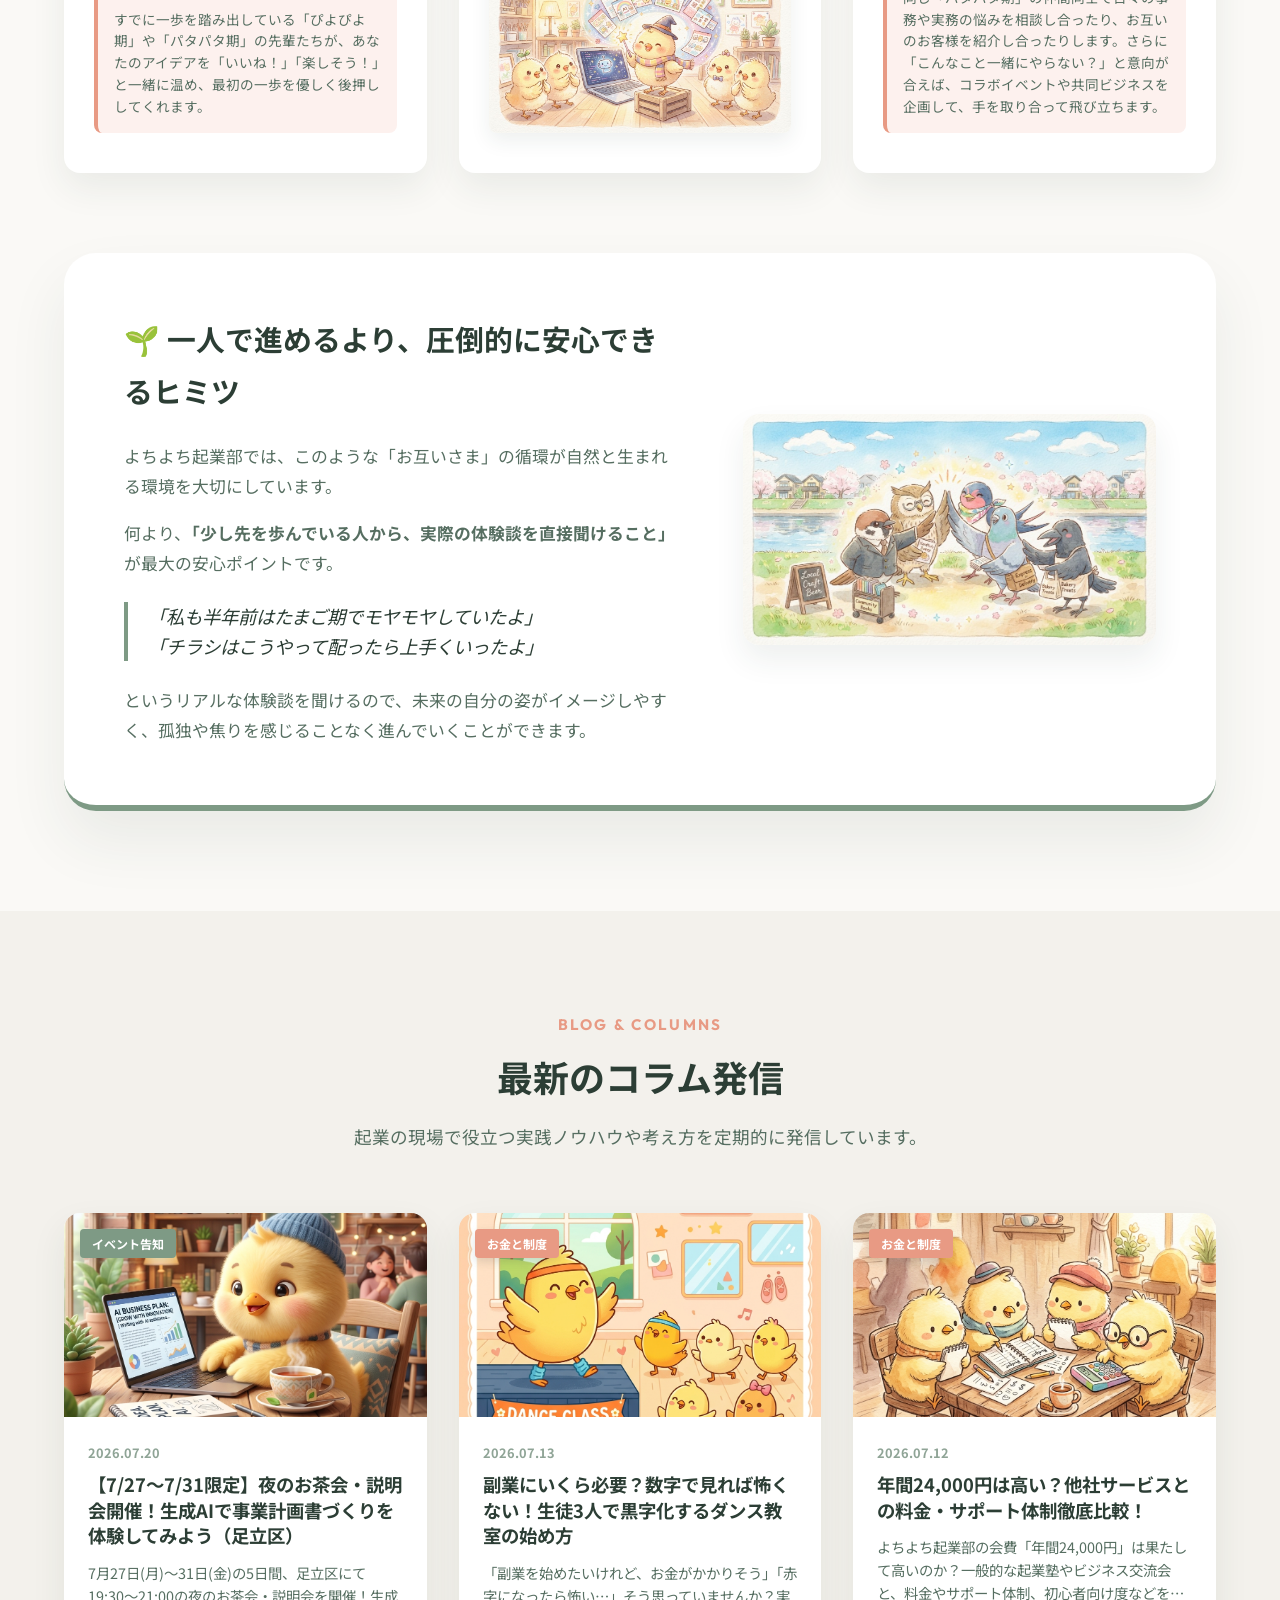
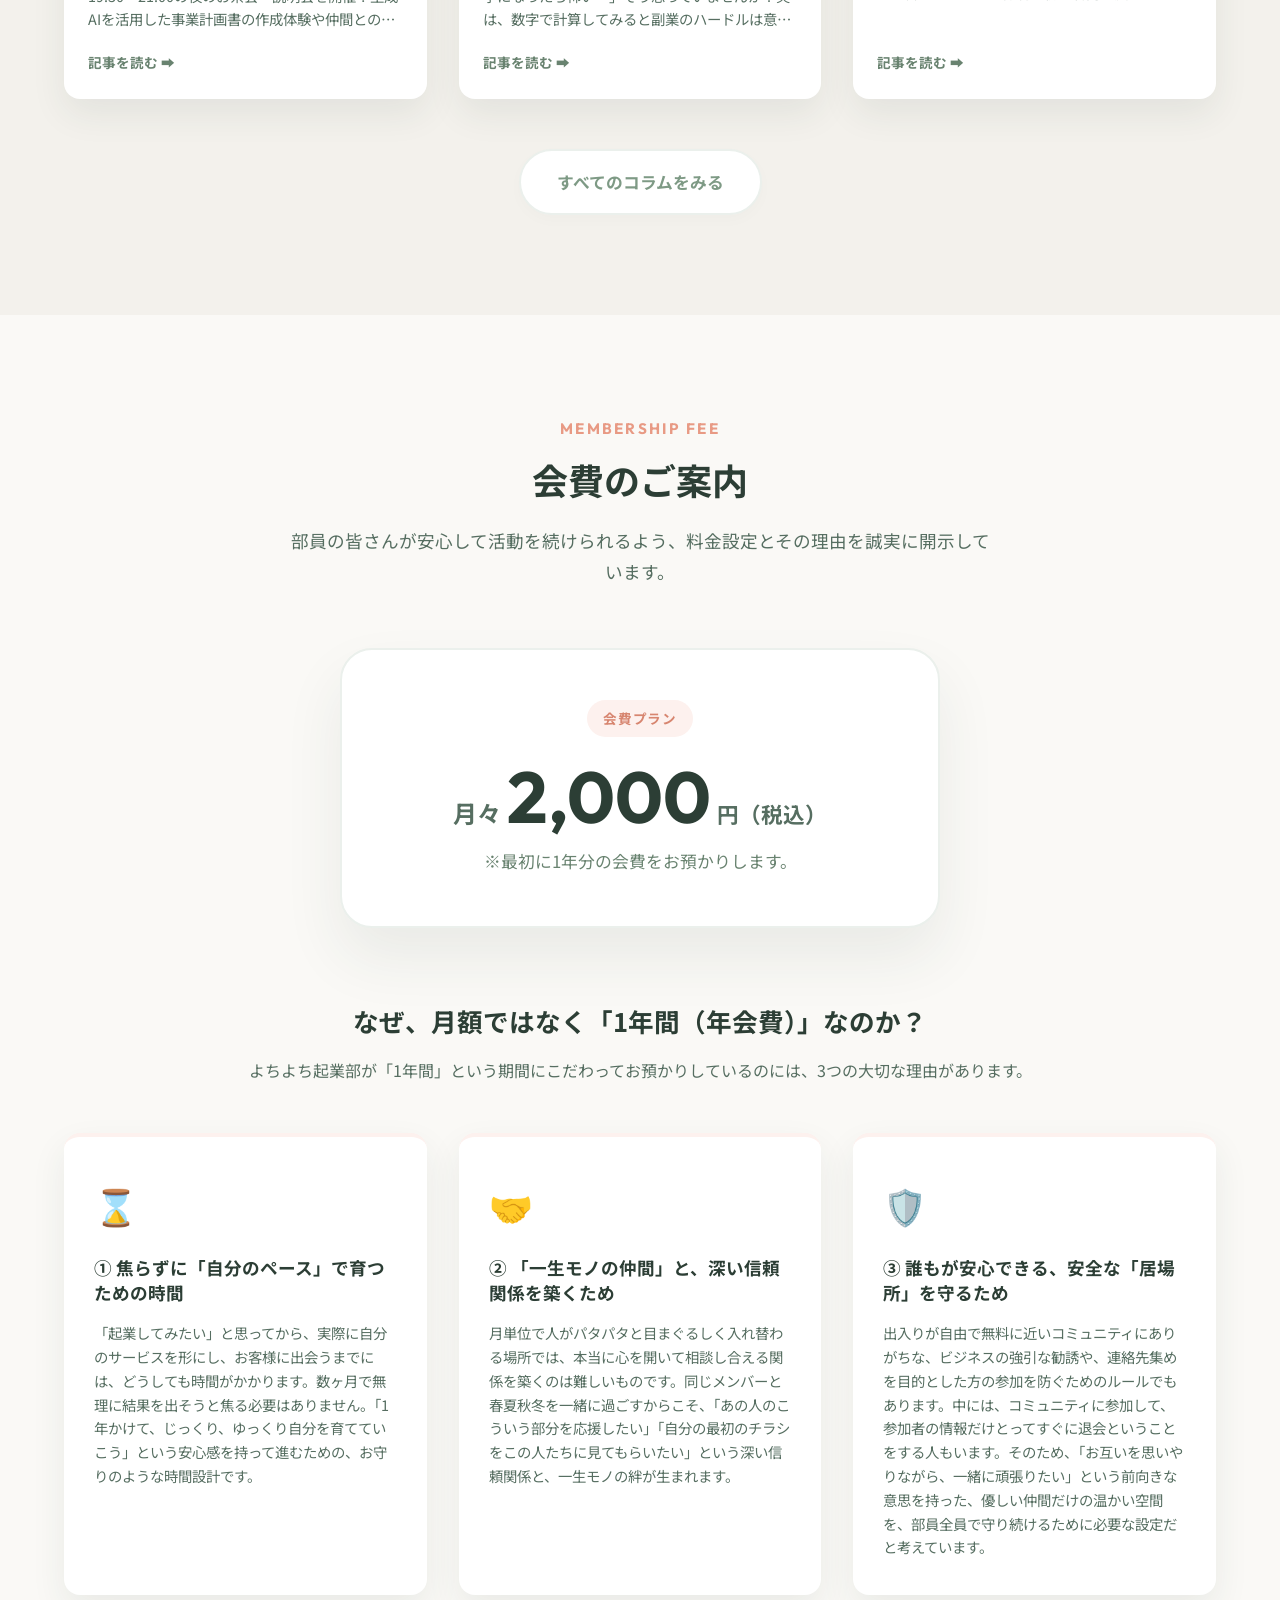
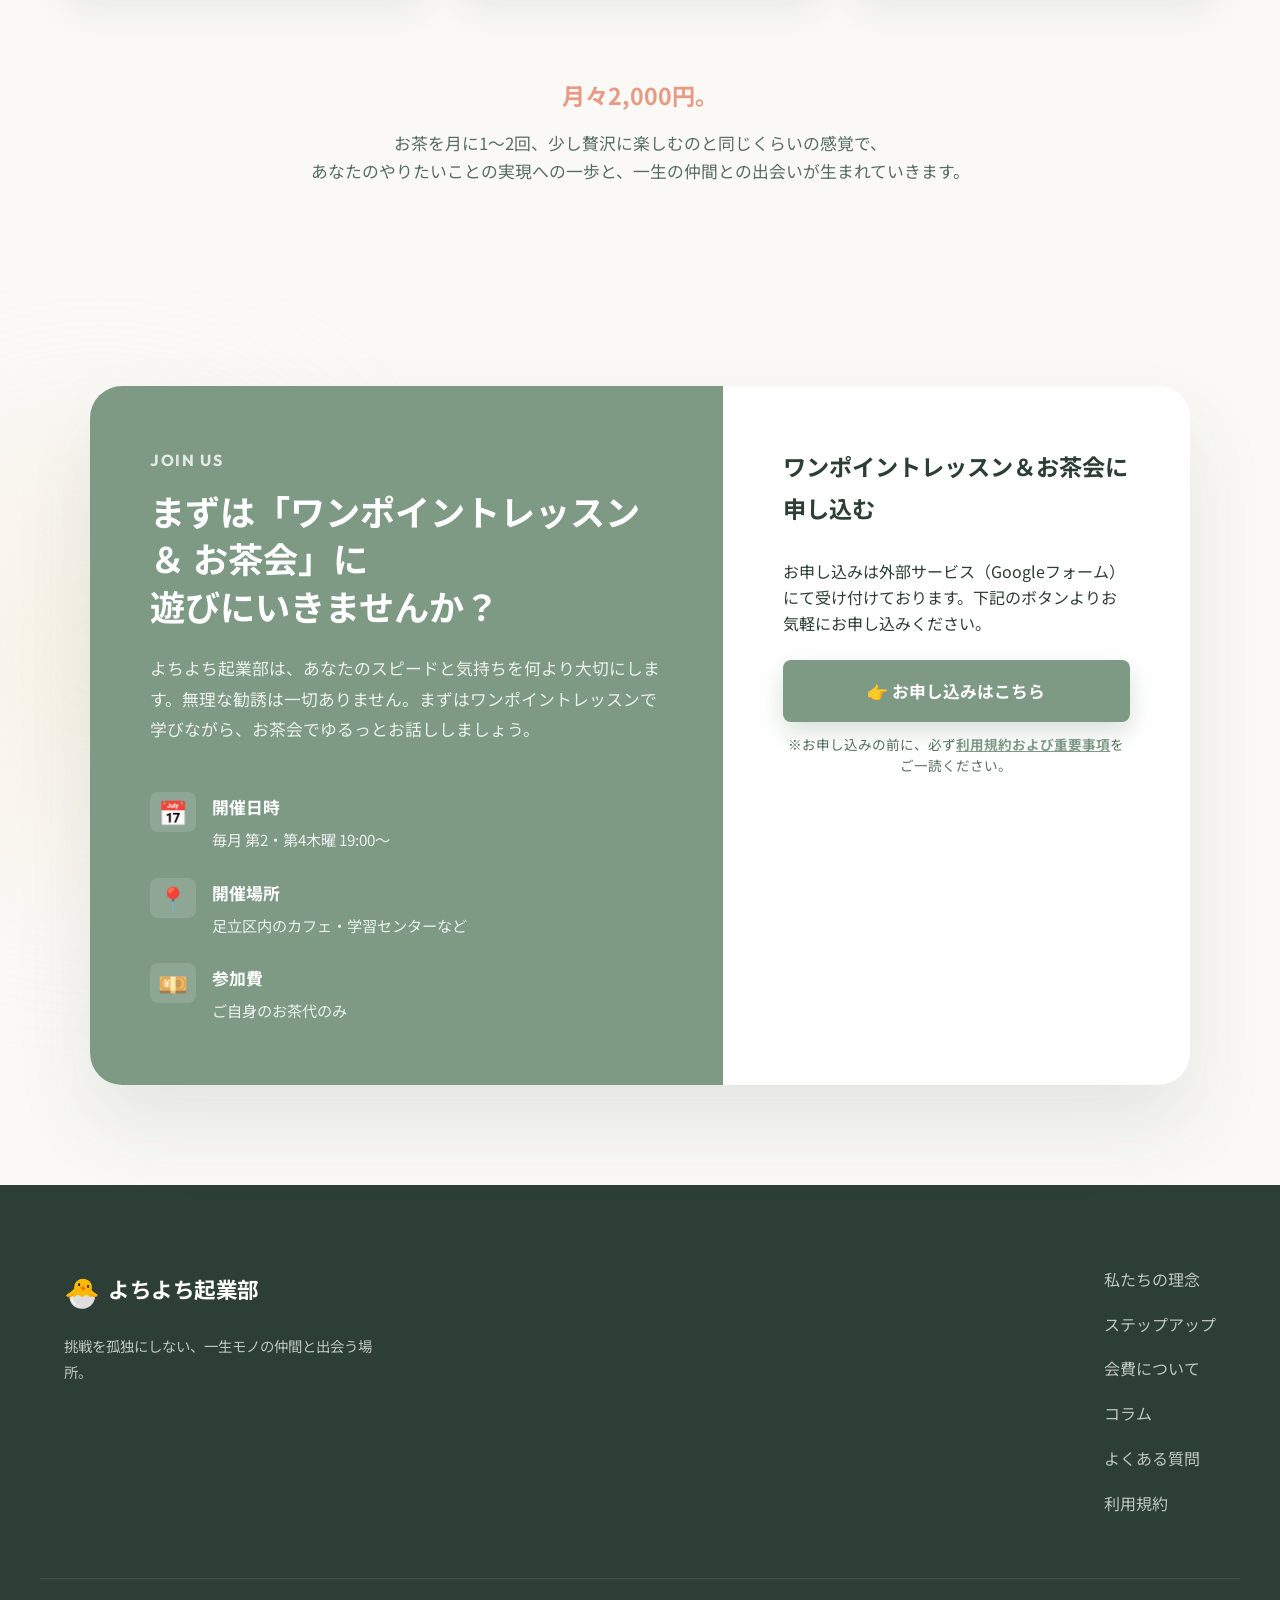
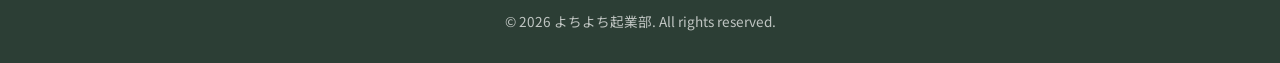
==== commit bf87dcd1: "Update pricing display to emphasize monthly fee 2,000 yen and note annual payment" ====
--- a/index.html
+++ b/index.html
@@ -319,15 +319,13 @@
                 <!-- Pricing Card -->
                 <div class="membership-card-wrapper fade-in-on-scroll">
                     <div class="membership-card">
-                        <span class="membership-card-badge">年会費プラン</span>
-                        <div class="price-box">
-                            <span class="price-number">24,000</span>
-                            <span class="price-unit">円 / 年（税込）</span>
-                        </div>
-                        <p class="price-monthly-note">※月額に換算すると <strong>月々2,000円</strong> です。</p>
-                        <div class="price-details">
-                            <p>活動をスタートされる際、1年分の会費を一括でお預かりしております。</p>
-                        </div>
+                        <span class="membership-card-badge">会費プラン</span>
+                        <div class="price-box" style="display: flex; align-items: baseline; justify-content: center; gap: 6px; margin-bottom: 12px;">
+                            <span class="price-prefix" style="font-size: 1.5rem; font-weight: 700; color: var(--color-text-secondary);">月々</span>
+                            <span class="price-number">2,000</span>
+                            <span class="price-unit">円（税込）</span>
+                        </div>
+                        <p class="price-monthly-note" style="margin-bottom: 0; font-size: 1.05rem;">※最初に1年分の会費をお預かりします。</p>
                     </div>
                 </div>
 
--- a/style.css
+++ b/style.css
@@ -178,6 +178,7 @@
     cursor: pointer;
     font-size: 1.05rem;
     border: none;
+    white-space: nowrap;
 }
 
 .btn-primary {
@@ -275,11 +276,12 @@
     font-weight: 700;
     font-size: 1.35rem;
     letter-spacing: -0.02em;
+    white-space: nowrap;
 }
 
 .nav-menu ul {
     display: flex;
-    gap: 32px;
+    gap: 20px;
 }
 .nav-menu a {
     font-size: 0.95rem;
@@ -287,6 +289,7 @@
     color: var(--color-text-secondary);
     position: relative;
     padding: 8px 0;
+    white-space: nowrap;
 }
 .nav-menu a::after {
     content: '';
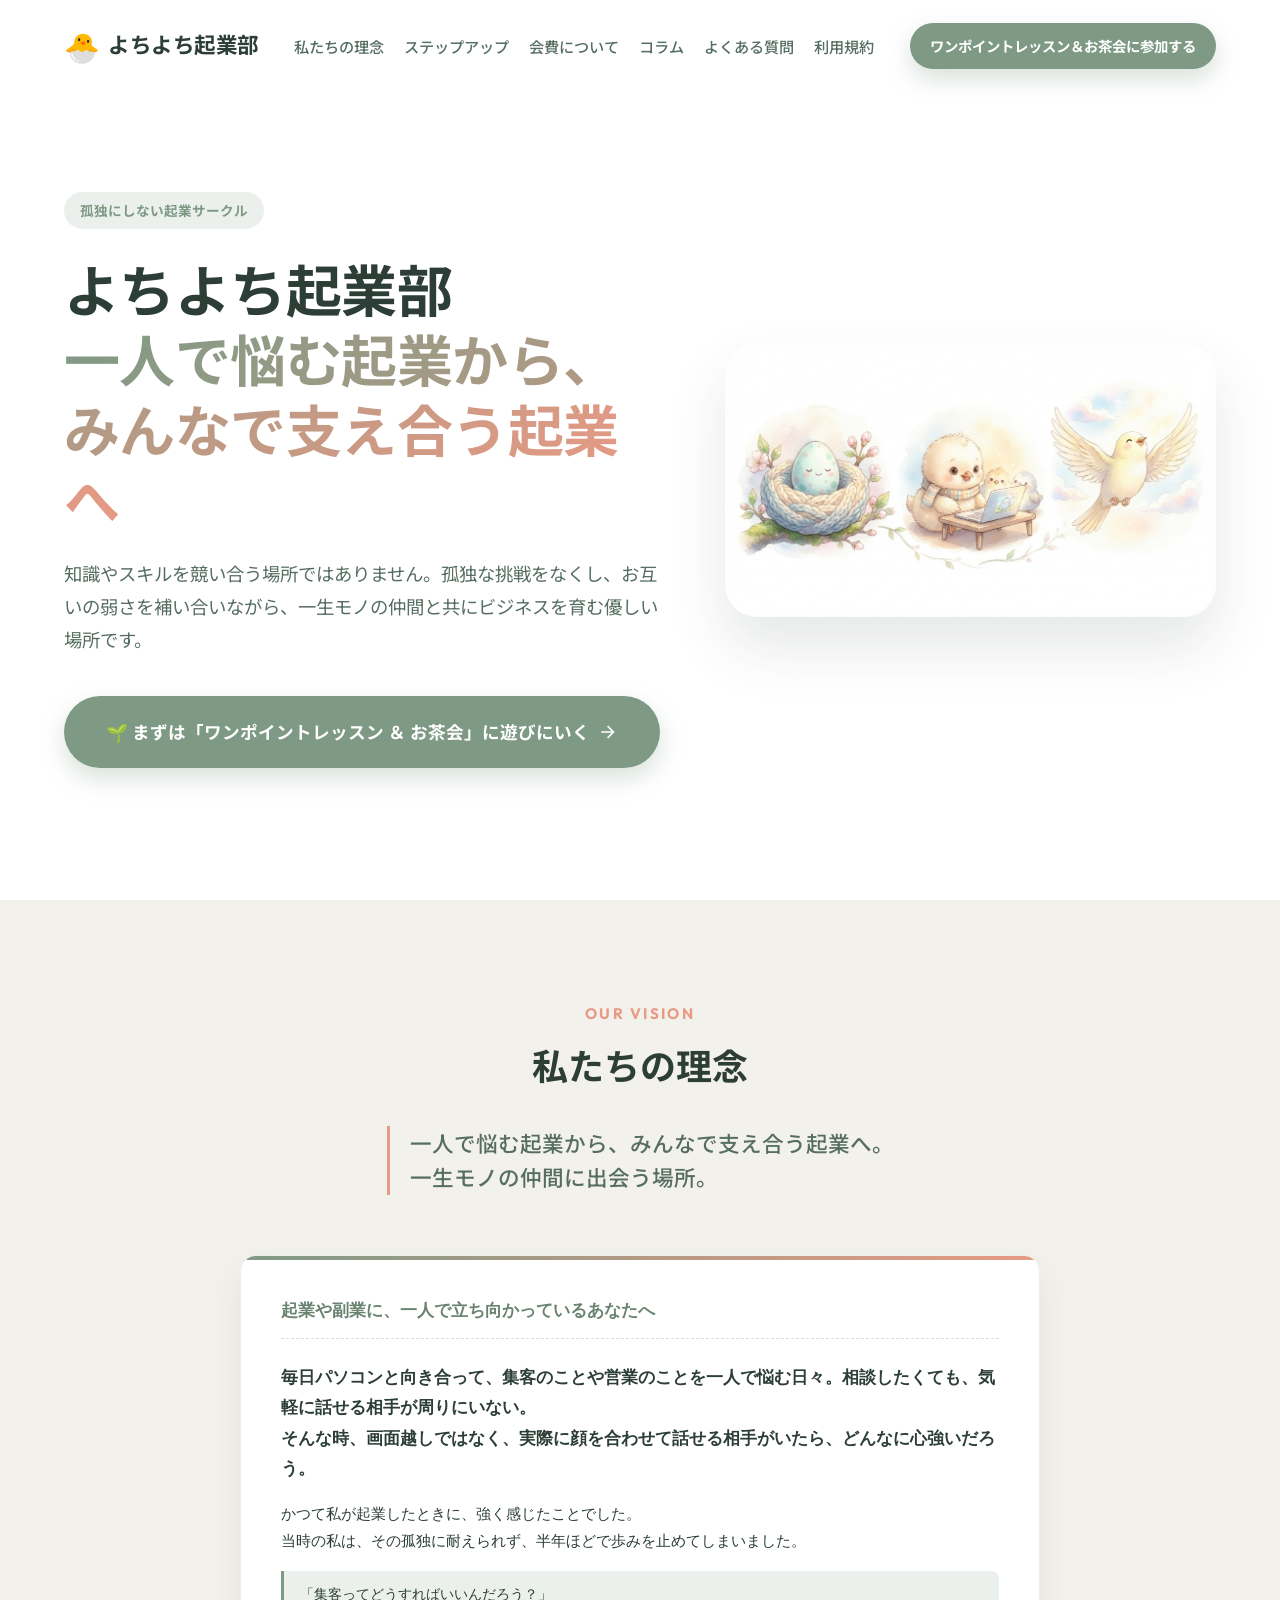
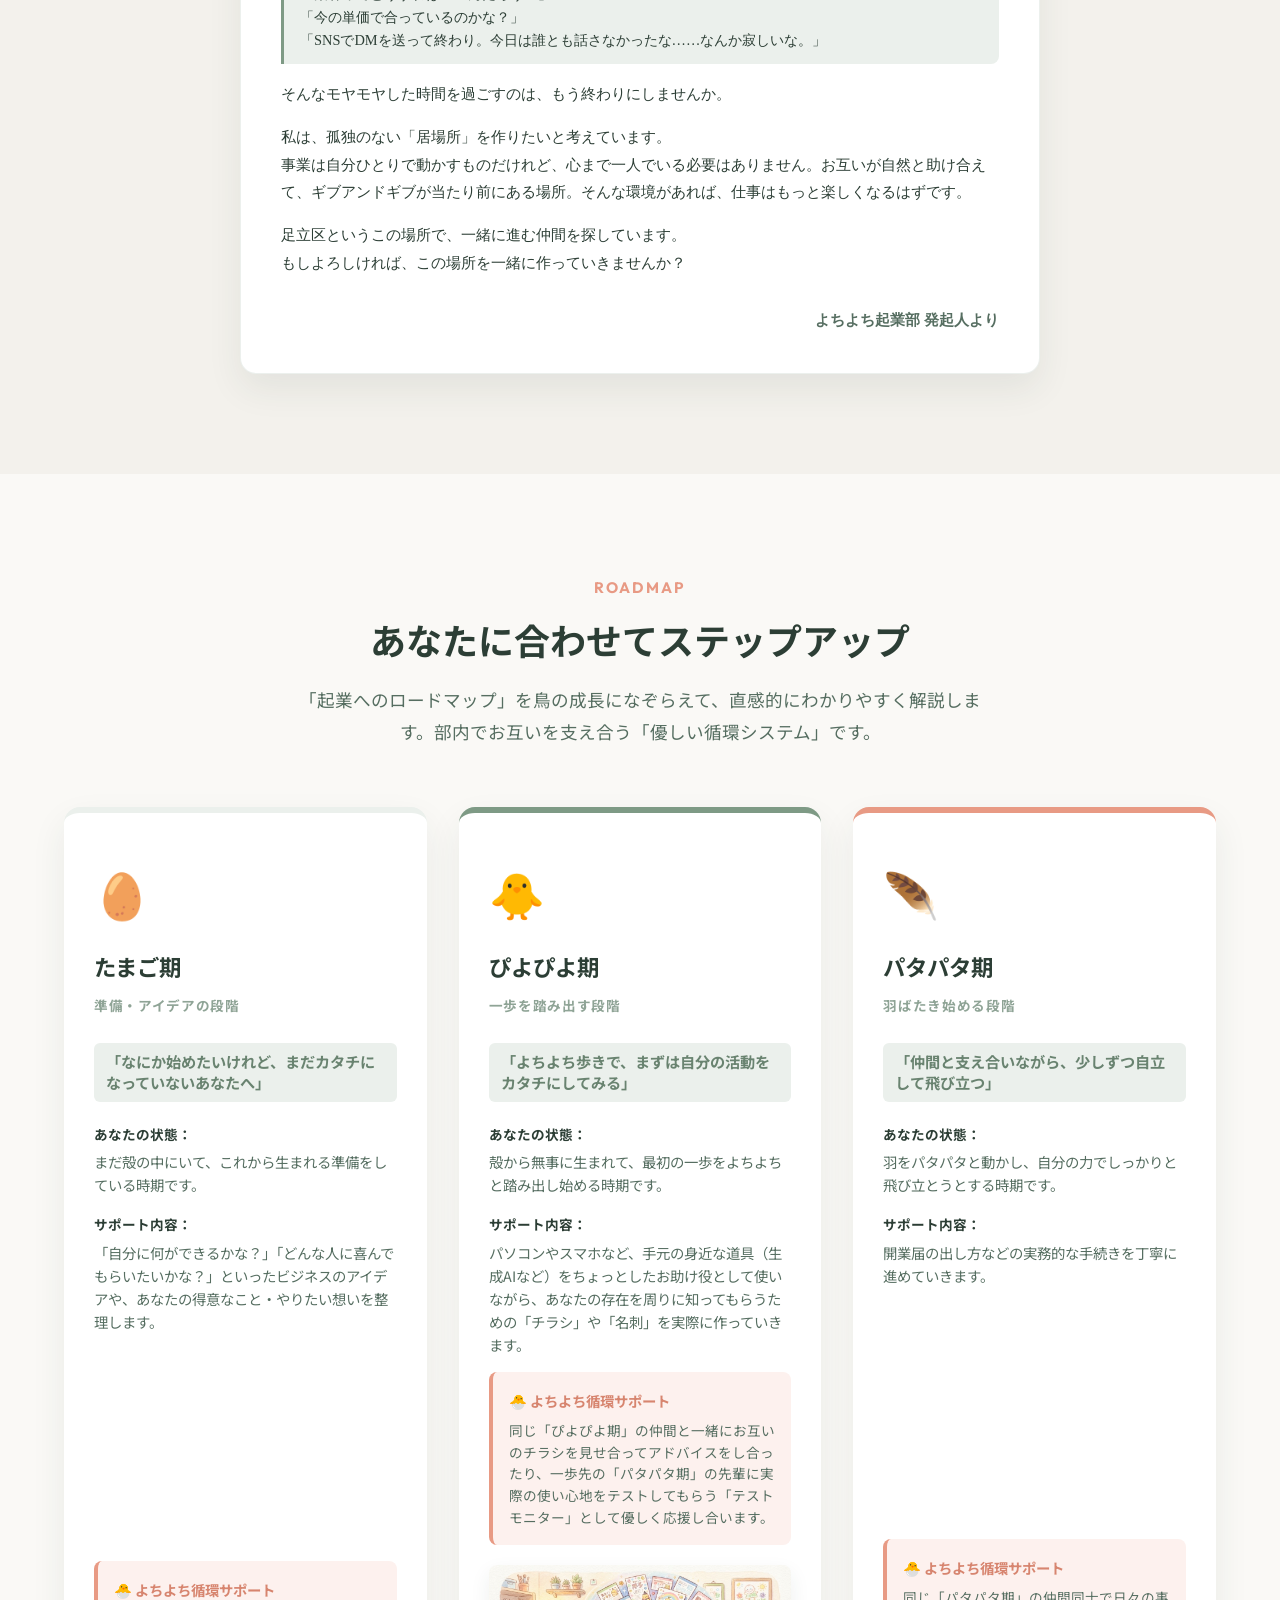
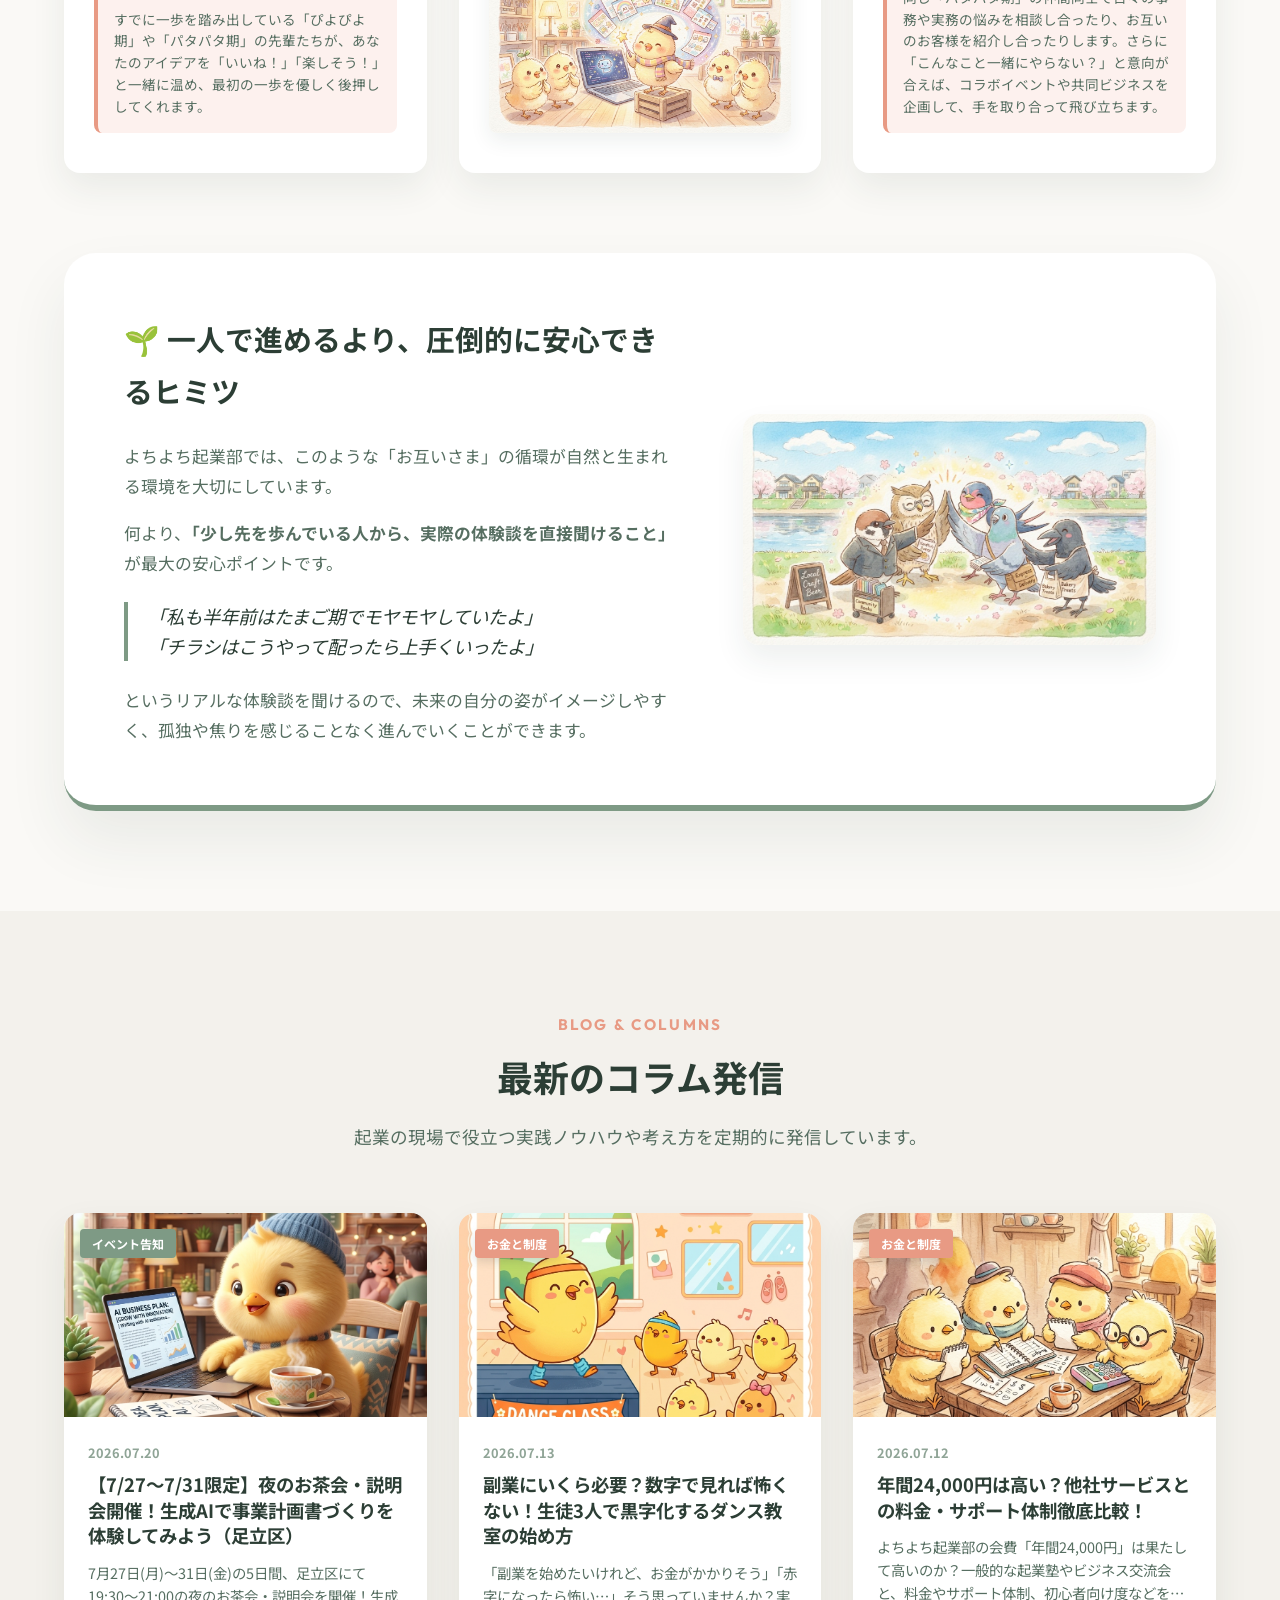
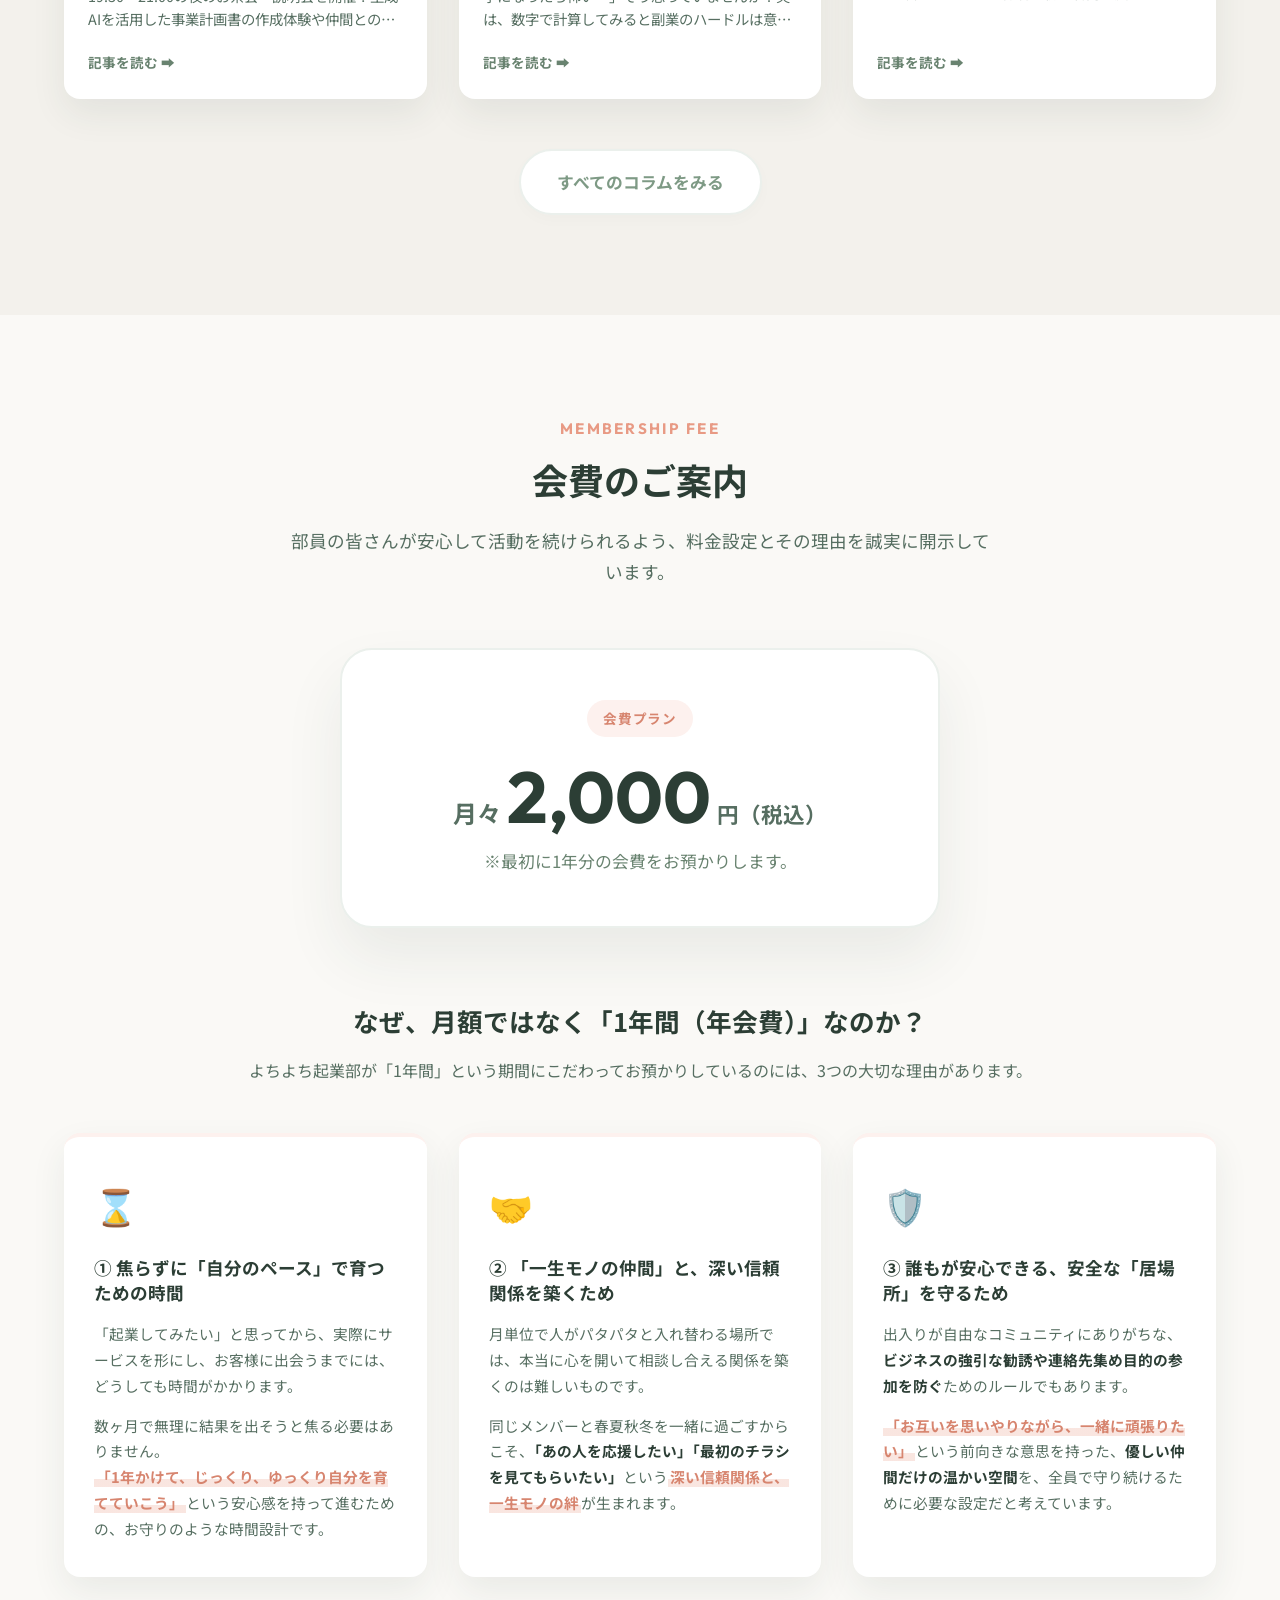
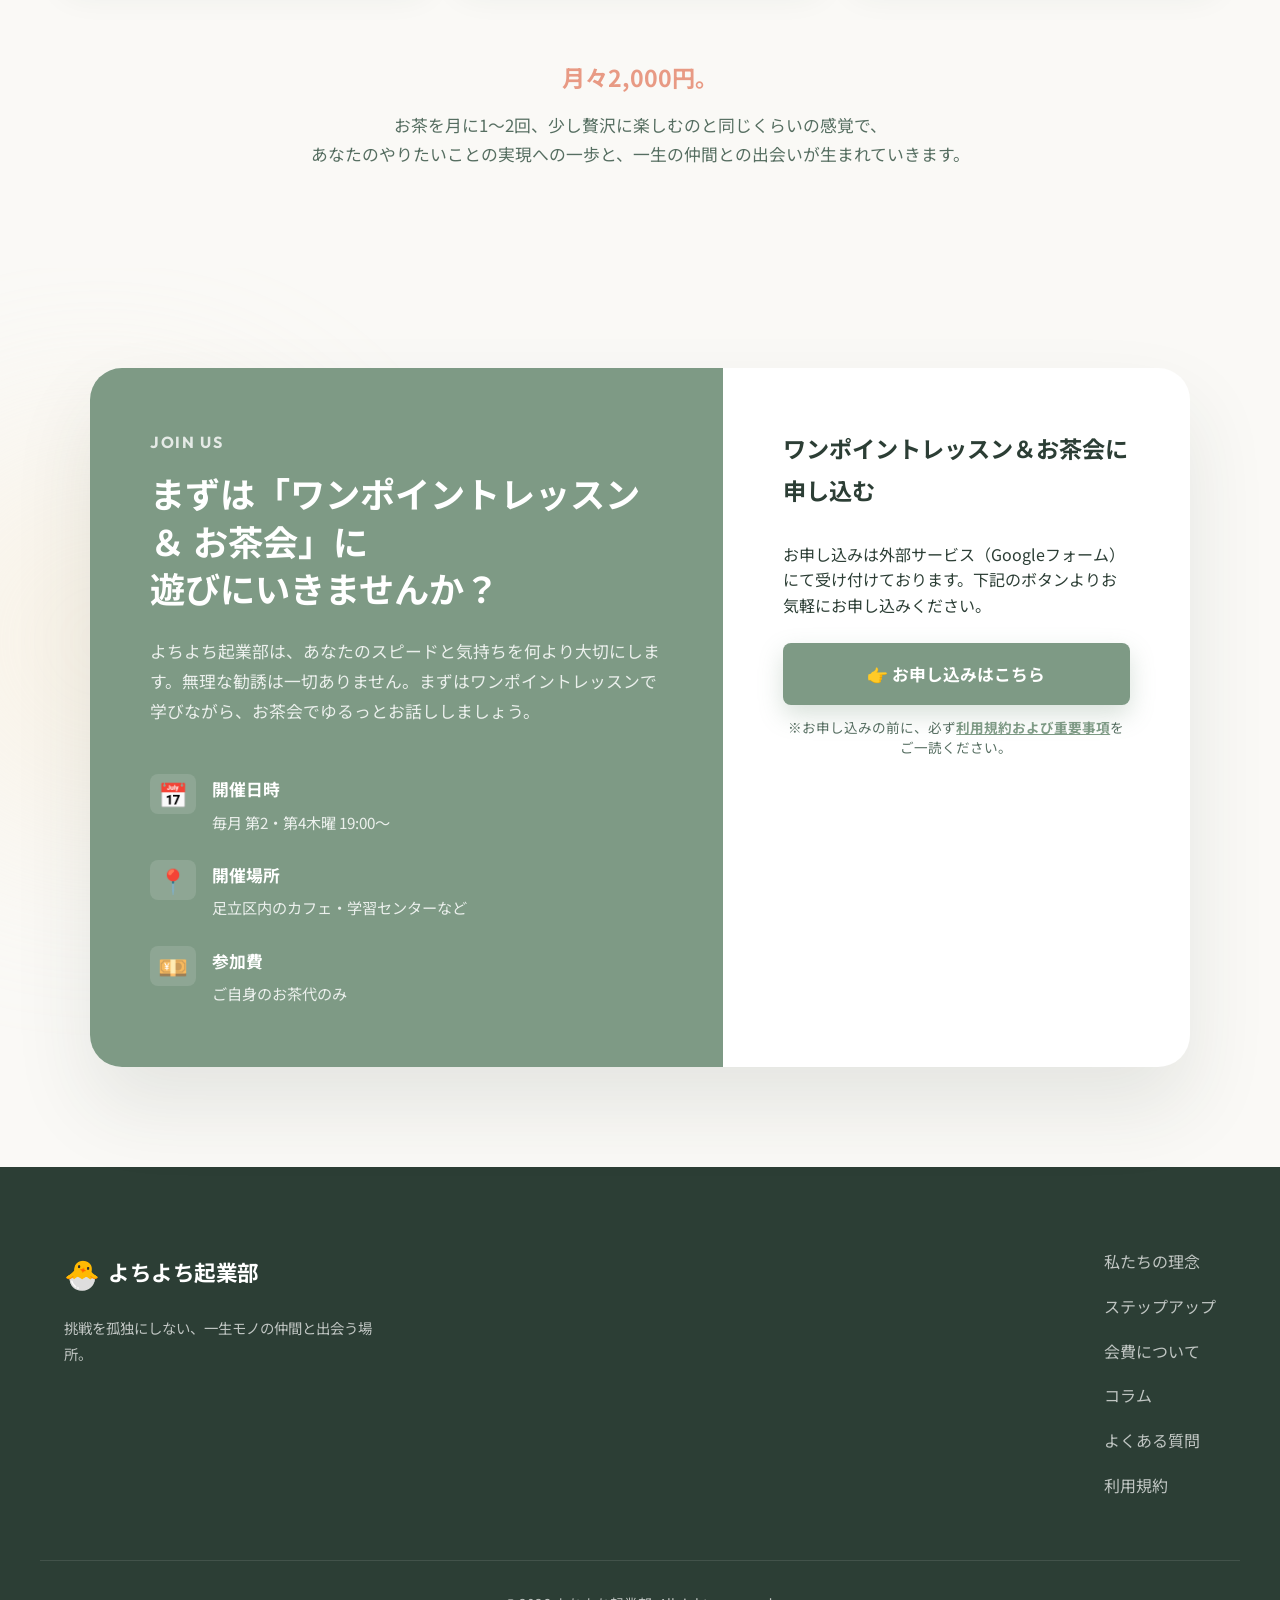
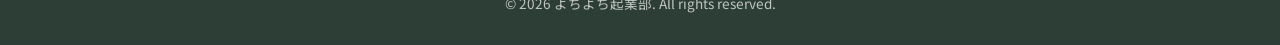
==== commit 50d8a67e: "Improve readability and add text highlights to membership reason cards" ====
--- a/index.html
+++ b/index.html
@@ -340,27 +340,31 @@
                     <div class="reason-card fade-in-on-scroll">
                         <div class="reason-icon">⌛</div>
                         <h4 class="reason-card-title">① 焦らずに「自分のペース」で育つための時間</h4>
-                        <p class="reason-card-text">
-                            「起業してみたい」と思ってから、実際に自分のサービスを形にし、お客様に出会うまでには、どうしても時間がかかります。数ヶ月で無理に結果を出そうと焦る必要はありません。「1年かけて、じっくり、ゆっくり自分を育てていこう」という安心感を持って進むための、お守りのような時間設計です。
-                        </p>
+                        <div class="reason-card-text">
+                            <p>「起業してみたい」と思ってから、実際にサービスを形にし、お客様に出会うまでには、どうしても時間がかかります。</p>
+                            <p>数ヶ月で無理に結果を出そうと焦る必要はありません。<br>
+                            <span class="reason-highlight">「1年かけて、じっくり、ゆっくり自分を育てていこう」</span>という安心感を持って進むための、お守りのような時間設計です。</p>
+                        </div>
                     </div>
 
                     <!-- Reason 2 -->
                     <div class="reason-card fade-in-on-scroll delay-1">
                         <div class="reason-icon">🤝</div>
                         <h4 class="reason-card-title">② 「一生モノの仲間」と、深い信頼関係を築くため</h4>
-                        <p class="reason-card-text">
-                            月単位で人がパタパタと目まぐるしく入れ替わる場所では、本当に心を開いて相談し合える関係を築くのは難しいものです。同じメンバーと春夏秋冬を一緒に過ごすからこそ、「あの人のこういう部分を応援したい」「自分の最初のチラシをこの人たちに見てもらいたい」という深い信頼関係と、一生モノの絆が生まれます。
-                        </p>
+                        <div class="reason-card-text">
+                            <p>月単位で人がパタパタと入れ替わる場所では、本当に心を開いて相談し合える関係を築くのは難しいものです。</p>
+                            <p>同じメンバーと春夏秋冬を一緒に過ごすからこそ、<span class="reason-strong">「あの人を応援したい」</span><span class="reason-strong">「最初のチラシを見てもらいたい」</span>という<span class="reason-highlight">深い信頼関係と、一生モノの絆</span>が生まれます。</p>
+                        </div>
                     </div>
 
                     <!-- Reason 3 -->
                     <div class="reason-card fade-in-on-scroll delay-2">
                         <div class="reason-icon">🛡️</div>
                         <h4 class="reason-card-title">③ 誰もが安心できる、安全な「居場所」を守るため</h4>
-                        <p class="reason-card-text">
-                            出入りが自由で無料に近いコミュニティにありがちな、ビジネスの強引な勧誘や、連絡先集めを目的とした方の参加を防ぐためのルールでもあります。中には、コミュニティに参加して、参加者の情報だけとってすぐに退会ということをする人もいます。そのため、「お互いを思いやりながら、一緒に頑張りたい」という前向きな意思を持った、優しい仲間だけの温かい空間を、部員全員で守り続けるために必要な設定だと考えています。
-                        </p>
+                        <div class="reason-card-text">
+                            <p>出入りが自由なコミュニティにありがちな、<span class="reason-strong">ビジネスの強引な勧誘や連絡先集め目的の参加を防ぐ</span>ためのルールでもあります。</p>
+                            <p><span class="reason-highlight">「お互いを思いやりながら、一緒に頑張りたい」</span>という前向きな意思を持った、<span class="reason-strong">優しい仲間だけの温かい空間</span>を、全員で守り続けるために必要な設定だと考えています。</p>
+                        </div>
                     </div>
                 </div>
 
--- a/style.css
+++ b/style.css
@@ -1287,9 +1287,28 @@
 }
 
 .reason-card-text {
-    font-size: 0.9rem;
-    color: var(--color-text-secondary);
-    line-height: 1.65;
+    font-size: 0.92rem;
+    color: var(--color-text-secondary);
+    line-height: 1.75;
+}
+
+.reason-card-text p {
+    margin-bottom: 14px;
+}
+.reason-card-text p:last-child {
+    margin-bottom: 0;
+}
+
+.reason-highlight {
+    color: var(--color-secondary-hover);
+    font-weight: 700;
+    background: linear-gradient(transparent 60%, rgba(232, 154, 132, 0.25) 60%);
+    padding: 0 2px;
+}
+
+.reason-strong {
+    color: var(--color-text-primary);
+    font-weight: 700;
 }
 
 .membership-footer-note {
